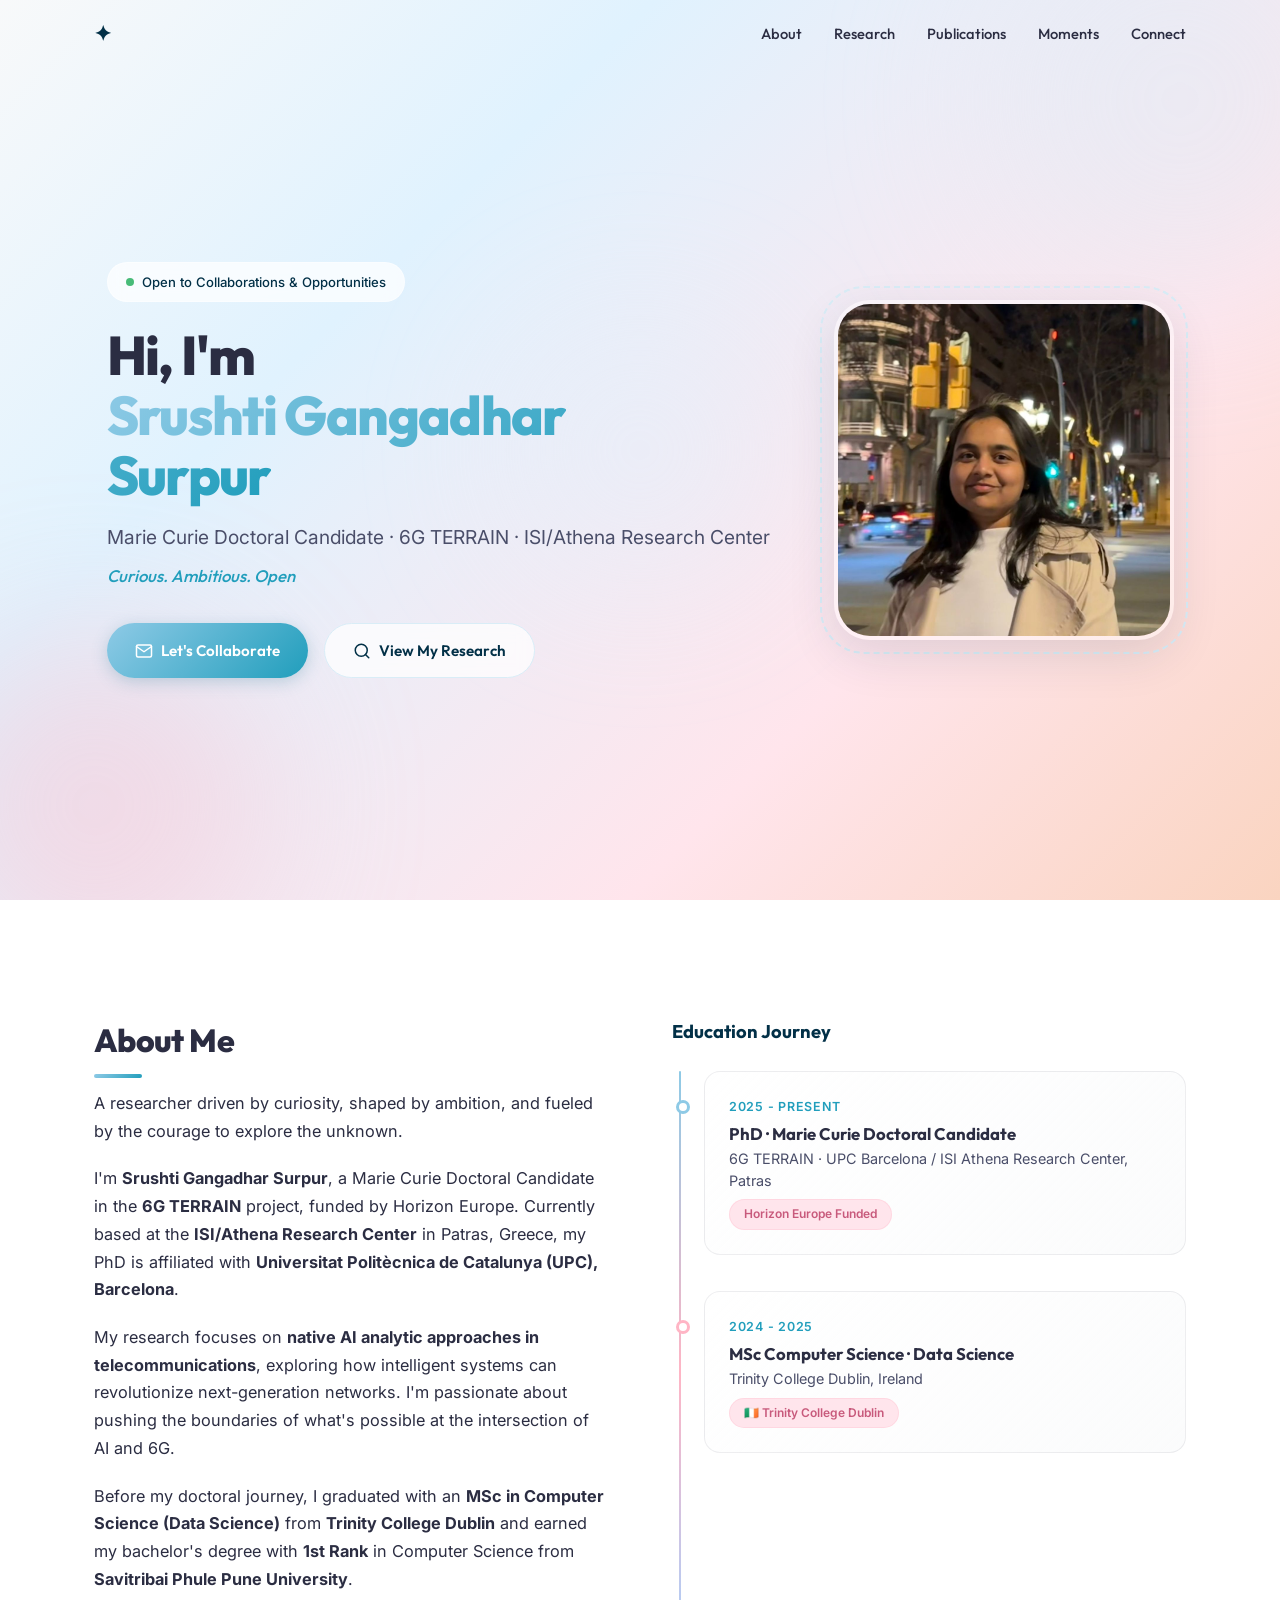
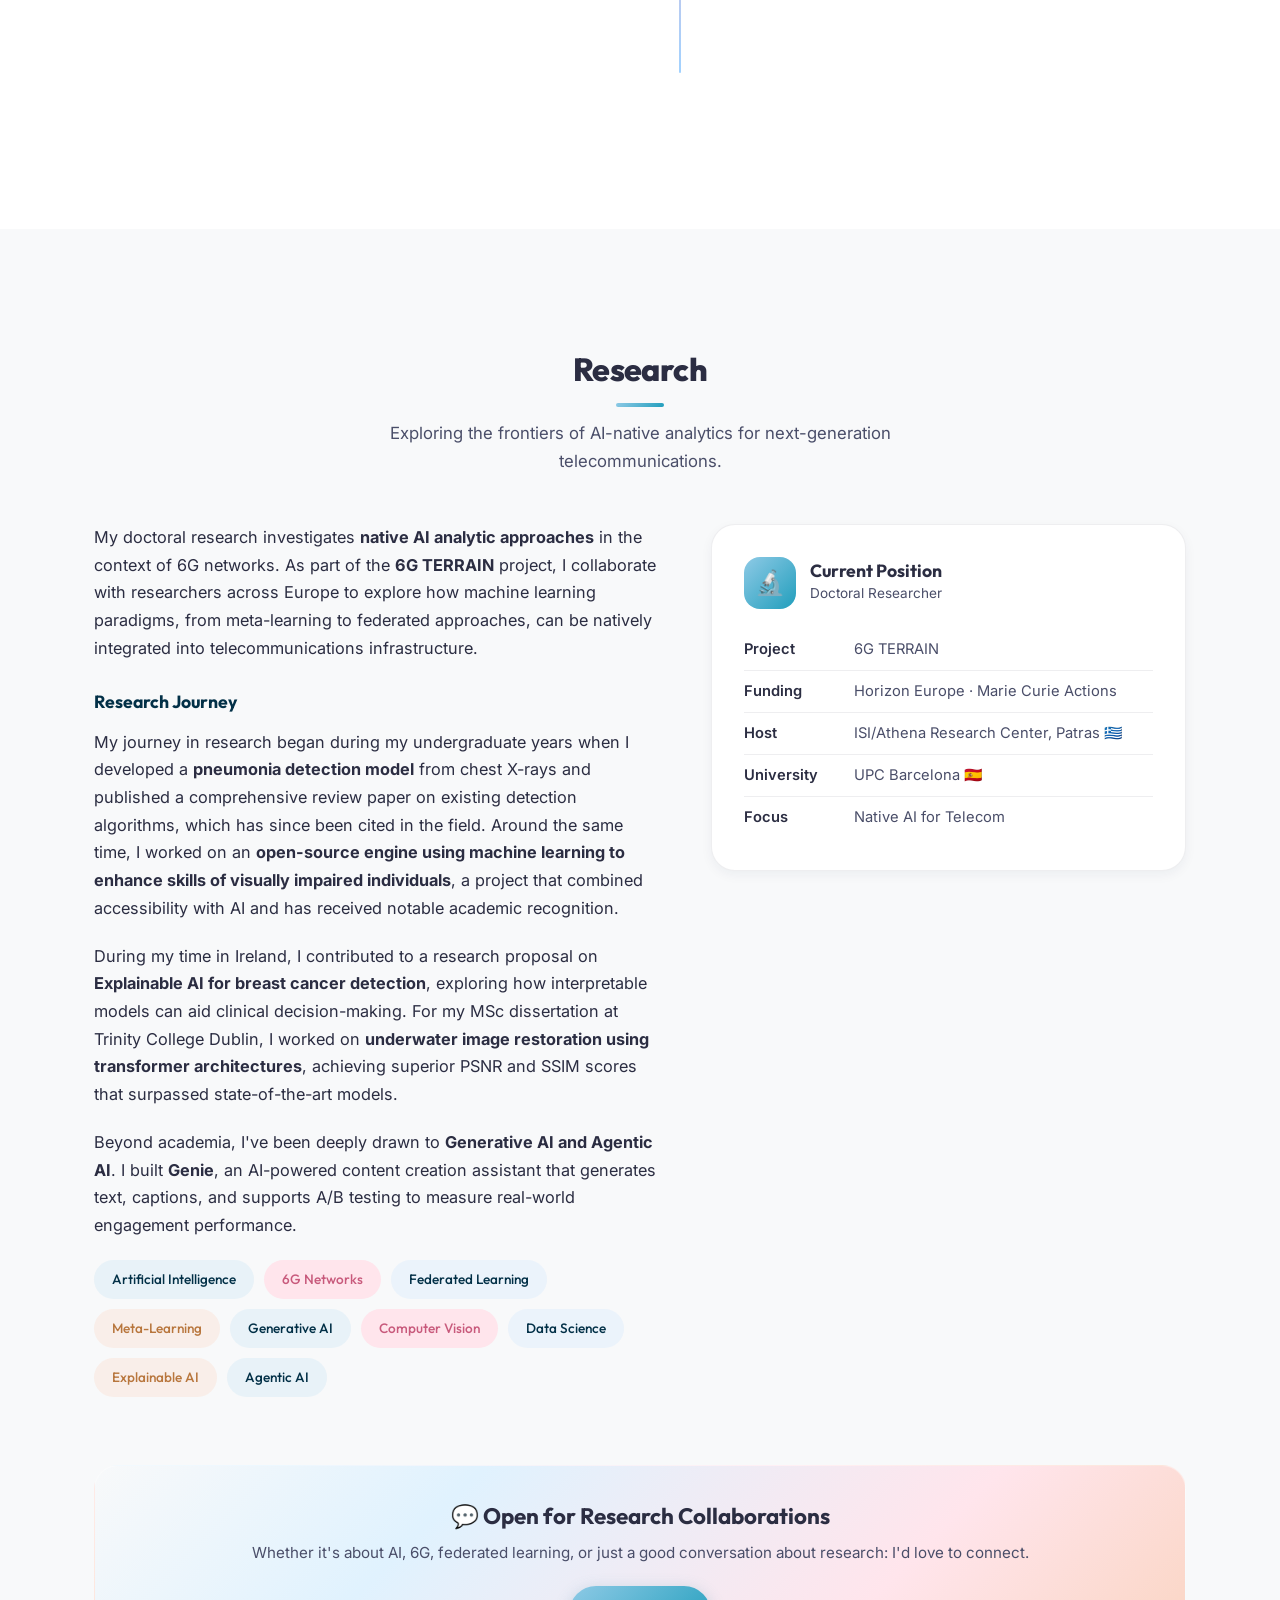
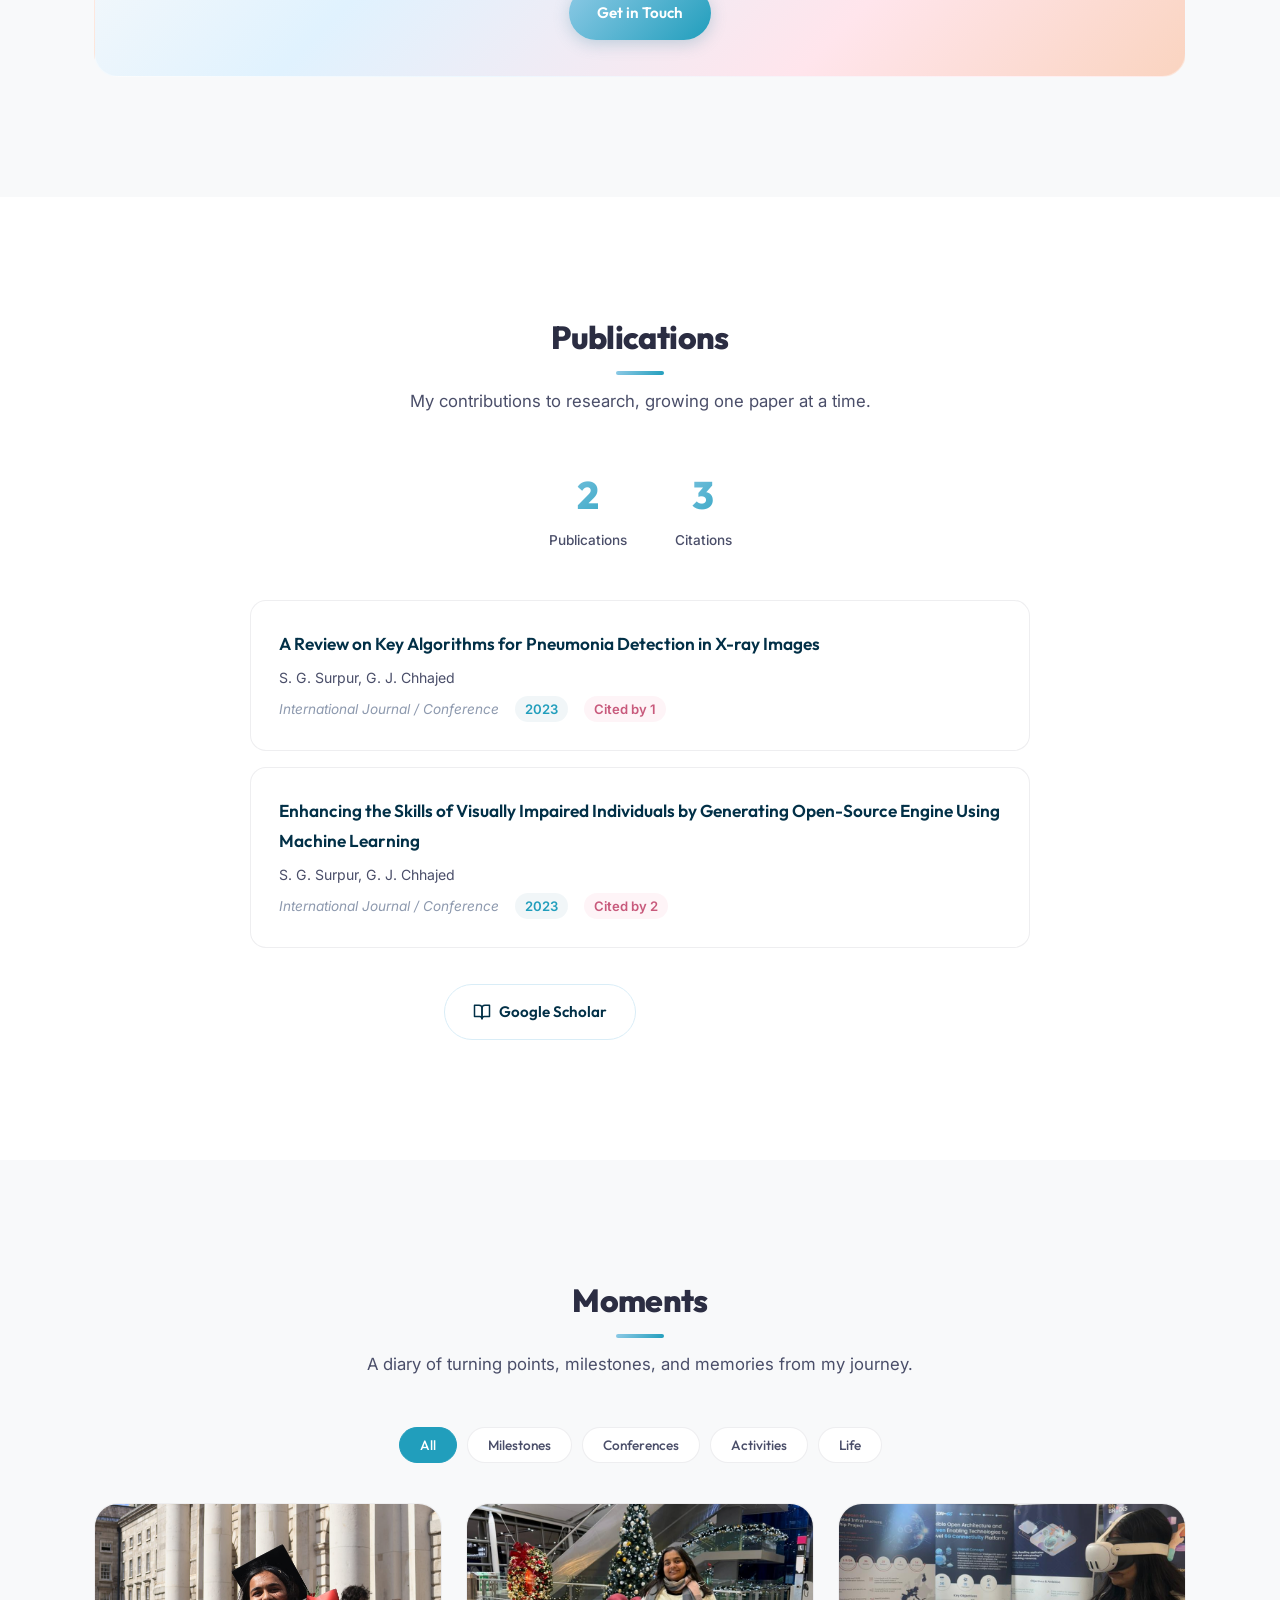
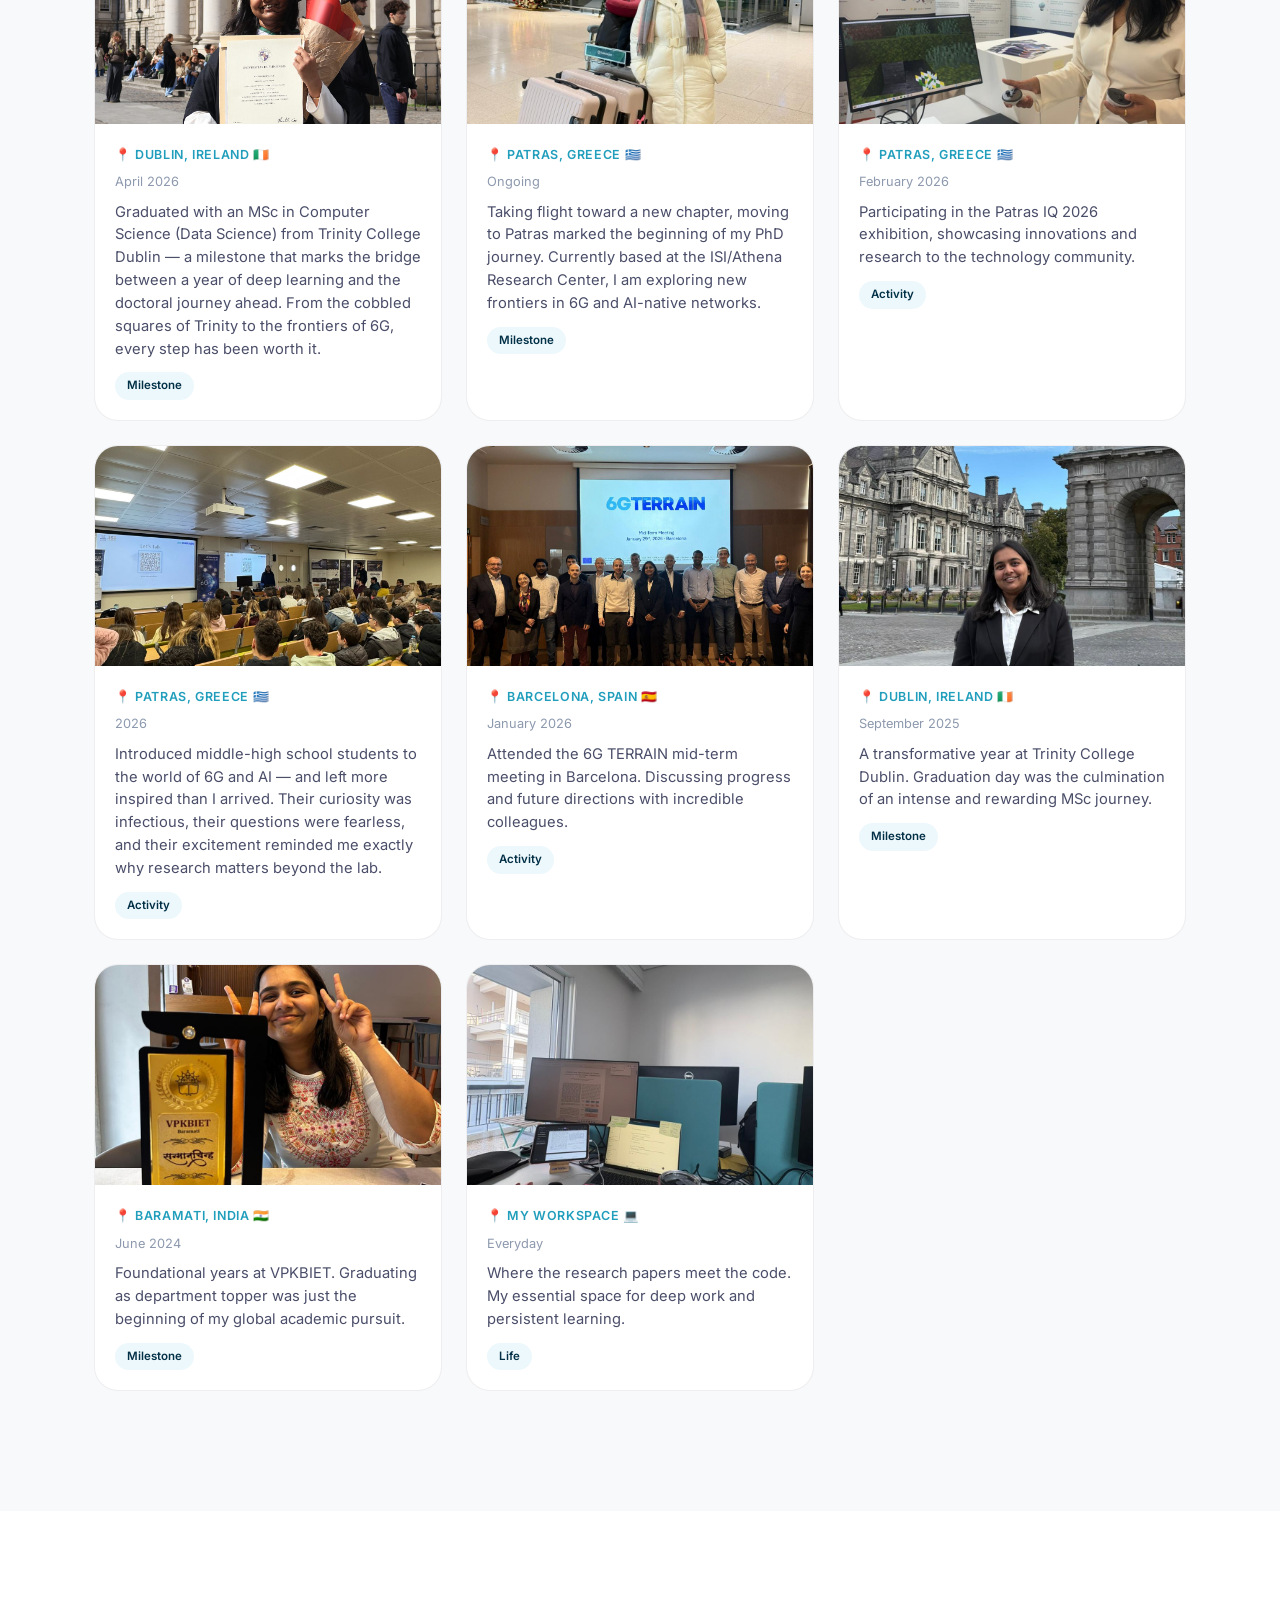
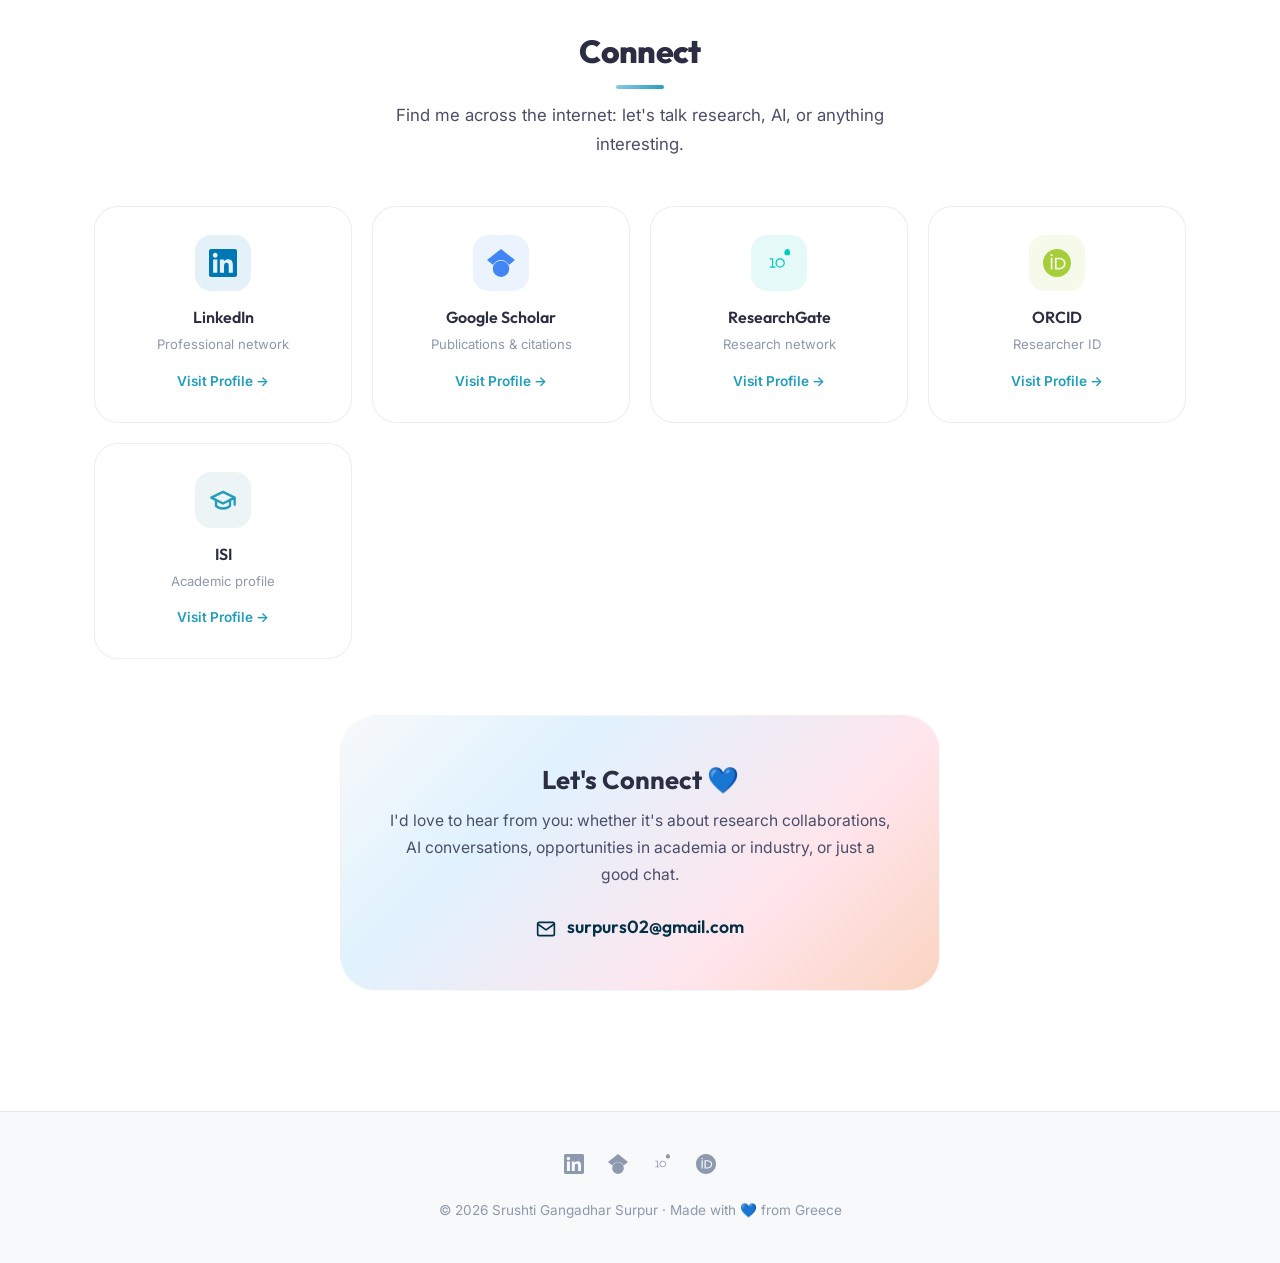
==== index.html @ cb73f230 "Remove order override from graduation card" ====
<!DOCTYPE html>
<html lang="en">

<head>
  <meta charset="UTF-8">
  <meta name="viewport" content="width=device-width, initial-scale=1.0">
  <title>Srushti Gangadhar Surpur | Researcher · Marie Curie Doctoral Candidate</title>
  <meta name="description"
    content="Portfolio of Srushti Gangadhar Surpur, Marie Curie Doctoral Candidate in 6G TERRAIN, Researcher at ISI/Athena Research Center. Open for research collaborations in AI and Telecommunications.">
  <meta name="keywords"
    content="Srushti Surpur, researcher, Marie Curie, 6G TERRAIN, AI, telecommunications, portfolio, PhD, UPC Barcelona, Trinity College Dublin">
  <meta name="author" content="Srushti Gangadhar Surpur">

  <!-- Open Graph -->
  <meta property="og:title" content="Srushti Gangadhar Surpur | Researcher">
  <meta property="og:description" content="Marie Curie Doctoral Candidate · 6G TERRAIN · AI for Telecommunications">
  <meta property="og:type" content="website">

  <!-- Favicon (placeholder: replace with your own) -->
  <link rel="icon"
    href="data:image/svg+xml,<svg xmlns='http://www.w3.org/2000/svg' viewBox='0 0 100 100'><text y='.9em' font-size='90'>🌊</text></svg>">

  <!-- Styles -->
  <link rel="stylesheet" href="css/style.css">
</head>

<body>

  <!-- ========== NAVBAR ========== -->
  <nav class="navbar" id="navbar">
    <div class="container">
      <a href="#hero" class="nav-logo">✦</a>
      <ul class="nav-links">
        <li><a href="#about">About</a></li>
        <li><a href="#research">Research</a></li>
        <li><a href="#publications">Publications</a></li>
        <li><a href="#moments">Moments</a></li>
        <li><a href="#connect">Connect</a></li>
      </ul>
      <button class="nav-toggle" aria-label="Toggle navigation">
        <span></span>
        <span></span>
        <span></span>
      </button>
    </div>
  </nav>

  <!-- Mobile Nav Drawer -->
  <div class="nav-overlay"></div>
  <div class="mobile-nav">
    <a href="#about">About</a>
    <a href="#research">Research</a>
    <a href="#publications">Publications</a>
    <a href="#moments">Moments</a>
    <a href="#connect">Connect</a>
  </div>

  <!-- ========== HERO ========== -->
  <section class="hero" id="hero">
    <div class="hero-blob hero-blob-1"></div>
    <div class="hero-blob hero-blob-2"></div>
    <div class="hero-blob hero-blob-3"></div>

    <div class="container">
      <div class="hero-content">
        <div class="hero-badge">
          <span class="dot"></span>
          Open to Collaborations & Opportunities
        </div>
        <h1>
          Hi, I'm<br>
          <span class="gradient-text">Srushti Gangadhar<br>Surpur</span>
        </h1>
        <p class="hero-subtitle">
          Marie Curie Doctoral Candidate · 6G TERRAIN · ISI/Athena Research Center
        </p>
        <p class="hero-tagline">Curious. Ambitious. Open to Collaborate.</p>
        <div class="hero-cta">
          <a href="#connect" class="btn btn-primary">
            <svg width="18" height="18" viewBox="0 0 24 24" fill="none" stroke="currentColor" stroke-width="2"
              stroke-linecap="round" stroke-linejoin="round">
              <path d="M4 4h16c1.1 0 2 .9 2 2v12c0 1.1-.9 2-2 2H4c-1.1 0-2-.9-2-2V6c0-1.1.9-2 2-2z" />
              <polyline points="22,6 12,13 2,6" />
            </svg>
            Let's Collaborate
          </a>
          <a href="#research" class="btn btn-secondary">
            <svg width="18" height="18" viewBox="0 0 24 24" fill="none" stroke="currentColor" stroke-width="2"
              stroke-linecap="round" stroke-linejoin="round">
              <circle cx="11" cy="11" r="8" />
              <line x1="21" y1="21" x2="16.65" y2="16.65" />
            </svg>
            View My Research
          </a>
        </div>
      </div>

      <div class="hero-image">
        <div class="hero-image-wrapper">
          <!-- Replace src with your actual photo -->
          <img src="assets/images/Srushti.jpeg" alt="Srushti Gangadhar Surpur" id="hero-photo">
        </div>
      </div>
    </div>
  </section>

  <!-- ========== ABOUT ========== -->
  <section class="about" id="about">
    <div class="container">
      <div class="about-text reveal">
        <h2 class="section-title">About Me</h2>
        <p class="section-subtitle">A researcher driven by curiosity, shaped by ambition, and fueled by the courage to
          explore the unknown.</p>

        <p>
          I'm <strong>Srushti Gangadhar Surpur</strong>, a Marie Curie Doctoral Candidate in the
          <strong>6G TERRAIN</strong> project, funded by Horizon Europe. Currently based at the
          <strong>ISI/Athena Research Center</strong> in Patras, Greece, my PhD is affiliated with
          <strong>Universitat Politècnica de Catalunya (UPC), Barcelona</strong>.
        </p>
        <p>
          My research focuses on <strong>native AI analytic approaches in telecommunications</strong>,
          exploring how intelligent systems can revolutionize next-generation networks. I'm passionate about
          pushing the boundaries of what's possible at the intersection of AI and 6G.
        </p>
        <p>
          Before my doctoral journey, I graduated with an <strong>MSc in Computer Science (Data Science)</strong>
          from <strong>Trinity College Dublin</strong> and earned my bachelor's degree with
          <strong>1st Rank</strong> in Computer Science from <strong>Savitribai Phule Pune University</strong>.
        </p>



      </div>

      <div class="about-timeline reveal">
        <h3 style="font-size: 1.15rem; margin-bottom: 28px; color: var(--ocean-deep);">Education Journey</h3>

        <div class="timeline">
          <div class="timeline-item">
            <div class="timeline-date">2025 - Present</div>
            <h4>PhD · Marie Curie Doctoral Candidate</h4>
            <p>6G TERRAIN · UPC Barcelona / ISI Athena Research Center, Patras</p>
            <span class="timeline-highlight">Horizon Europe Funded</span>
          </div>

          <div class="timeline-item">
            <div class="timeline-date">2024 - 2025</div>
            <h4>MSc Computer Science · Data Science</h4>
            <p>Trinity College Dublin, Ireland</p>
            <span class="timeline-highlight">🇮🇪 Trinity College Dublin</span>
          </div>

          <div class="timeline-item">
            <div class="timeline-date">2020 - 2024</div>
            <h4>BE Computer Science</h4>
            <p>Vidya Pratishthan's KBIET, Baramati · Savitribai Phule Pune University</p>
            <span class="timeline-highlight">🏆 1st Rank: CS Department</span>
          </div>
        </div>
      </div>
    </div>
  </section>

  <!-- ========== RESEARCH ========== -->
  <section class="research" id="research">
    <div class="container">
      <div class="section-header reveal">
        <h2 class="section-title">Research</h2>
        <p class="section-subtitle">Exploring the frontiers of AI-native analytics for next-generation
          telecommunications.</p>
      </div>

      <div class="research-content">
        <div class="research-text reveal">
          <p>
            My doctoral research investigates <strong>native AI analytic approaches</strong> in the
            context of 6G networks. As part of the <strong>6G TERRAIN</strong> project, I collaborate
            with researchers across Europe to explore how machine learning paradigms, from meta-learning
            to federated approaches, can be natively integrated into telecommunications infrastructure.
          </p>

          <h3 style="font-size: 1.1rem; margin: 28px 0 16px; color: var(--ocean-deep);">Research Journey</h3>

          <p>
            My journey in research began during my undergraduate years when I developed a
            <strong>pneumonia detection model</strong> from chest X-rays and published a comprehensive
            review paper on existing detection algorithms, which has since been cited in the field.
            Around the same time, I worked on an <strong>open-source engine using machine learning
              to enhance skills of visually impaired individuals</strong>, a project that combined
            accessibility with AI and has received notable academic recognition.
          </p>
          <p>
            During my time in Ireland, I contributed to a research proposal on <strong>Explainable AI
              for breast cancer detection</strong>, exploring how interpretable models can aid clinical
            decision-making. For my MSc dissertation at Trinity College Dublin, I worked on
            <strong>underwater image restoration using transformer architectures</strong>, achieving
            superior PSNR and SSIM scores that surpassed state-of-the-art models.
          </p>
          <p>
            Beyond academia, I've been deeply drawn to <strong>Generative AI and Agentic AI</strong>.
            I built <strong>Genie</strong>, an AI-powered content creation assistant that generates
            text, captions, and supports A/B testing to measure real-world engagement performance.
          </p>

          <div class="research-interests">
            <span class="tag tag-sky">Artificial Intelligence</span>
            <span class="tag tag-blush">6G Networks</span>
            <span class="tag tag-lavender">Federated Learning</span>
            <span class="tag tag-peach">Meta-Learning</span>
            <span class="tag tag-sky">Generative AI</span>
            <span class="tag tag-blush">Computer Vision</span>
            <span class="tag tag-lavender">Data Science</span>
            <span class="tag tag-peach">Explainable AI</span>
            <span class="tag tag-sky">Agentic AI</span>
          </div>
        </div>

        <div class="reveal">
          <div class="position-card">
            <div class="position-card-header">
              <div class="position-icon">🔬</div>
              <div>
                <h4>Current Position</h4>
                <p>Doctoral Researcher</p>
              </div>
            </div>
            <ul class="position-details">
              <li><span class="label">Project</span> 6G TERRAIN</li>
              <li><span class="label">Funding</span> Horizon Europe · Marie Curie Actions</li>
              <li><span class="label">Host</span> ISI/Athena Research Center, Patras 🇬🇷</li>
              <li><span class="label">University</span> UPC Barcelona 🇪🇸</li>
              <li><span class="label">Focus</span> Native AI for Telecom</li>
            </ul>
          </div>
        </div>
      </div>

      <div class="collab-cta reveal">
        <h3>💬 Open for Research Collaborations</h3>
        <p>Whether it's about AI, 6G, federated learning, or just a good conversation about research: I'd love to
          connect.</p>
        <a href="#connect" class="btn btn-primary">Get in Touch</a>
      </div>
    </div>
  </section>

  <!-- ========== PUBLICATIONS ========== -->
  <section class="publications" id="publications">
    <div class="container">
      <div class="section-header reveal">
        <h2 class="section-title">Publications</h2>
        <p class="section-subtitle">My contributions to research, growing one paper at a time.</p>
      </div>

      <div class="pub-stats reveal">
        <div class="pub-stat">
          <div class="pub-stat-number" id="pub-count">0</div>
          <div class="pub-stat-label">Publications</div>
        </div>
        <div class="pub-stat">
          <div class="pub-stat-number" id="cite-count">0</div>
          <div class="pub-stat-label">Citations</div>
        </div>
      </div>

      <div class="pub-list" id="pub-list">
        <!-- Loaded dynamically from publications.json -->
      </div>

      <div class="pub-profiles reveal">
        <a href="https://scholar.google.com/citations?user=vP-rypcAAAAJ&hl=en&oi=ao" class="btn btn-secondary"
          target="_blank" rel="noopener">
          <svg width="18" height="18" viewBox="0 0 24 24" fill="none" stroke="currentColor" stroke-width="2"
            stroke-linecap="round" stroke-linejoin="round">
            <path d="M2 3h6a4 4 0 0 1 4 4v14a3 3 0 0 0-3-3H2z" />
            <path d="M22 3h-6a4 4 0 0 0-4 4v14a3 3 0 0 1 3-3h7z" />
          </svg>
          Google Scholar
        </a>
        <a href="https://www.researchgate.net/profile/Srushti-Surpur?ev=hdr_xprf" class="btn btn-secondary"
          target="_blank" rel="noopener">
          <svg width="18" height="18" viewBox="0 0 24 24" fill="none" stroke="currentColor" stroke-width="2"
            stroke-linecap="round" stroke-linejoin="round">
            <path d="M12 20h9" />
            <path d="M16.5 3.5a2.121 2.121 0 0 1 3 3L7 19l-4 1 1-4L16.5 3.5z" />
          </svg>
          ResearchGate
        </a>
      </div>
    </div>
  </section>

  <!-- ========== MOMENTS ========== -->
  <section class="moments" id="moments">
    <div class="container">
      <div class="section-header reveal">
        <h2 class="section-title">Moments</h2>
        <p class="section-subtitle">A diary of turning points, milestones, and memories from my journey.</p>
      </div>

      <div class="moment-filters reveal">
        <button class="filter-pill active" data-filter="all">All</button>
        <button class="filter-pill" data-filter="milestone">Milestones</button>
        <button class="filter-pill" data-filter="conference">Conferences</button>
        <button class="filter-pill" data-filter="activity">Activities</button>
        <button class="filter-pill" data-filter="life">Life</button>
      </div>

      <div class="moments-grid">
        <!-- Moment: Graduation Trinity College Dublin -->
        <div class="moment-card reveal" data-category="milestone">
          <div style=" overflow:hidden; height: 220px;">
            <img class="moment-card-img" src="assets/images/graduation.jpeg" alt="Graduation at Trinity College Dublin">
          </div>
          <div class="moment-card-body">
            <p class="moment-card-location">📍 Dublin, Ireland 🇮🇪</p>
            <p class="moment-card-date">April 2026</p>
            <p class="moment-card-note">
              Graduated with an MSc in Computer Science (Data Science) from Trinity College Dublin — a milestone
              that marks the bridge between a year of deep learning and the doctoral journey ahead. From the cobbled
              squares of Trinity to the frontiers of 6G, every step has been worth it.
            </p>
            <span class="moment-card-tag">Milestone</span>
          </div>
        </div>


        <!-- Moment 1: Patras (Newest/Ongoing) -->
        <div class="moment-card reveal" data-category="milestone">
          <div style="overflow:hidden; height: 220px;">
            <img class="moment-card-img" src="assets/images/Patras.jpeg" alt="At work in Patras">
          </div>
          <div class="moment-card-body">
            <p class="moment-card-location">📍 Patras, Greece 🇬🇷</p>
            <p class="moment-card-date">Ongoing</p>
            <p class="moment-card-note">
              Taking flight toward a new chapter, moving to Patras marked the beginning of my PhD journey. Currently
              based at the ISI/Athena Research Center, I am exploring new frontiers in 6G and AI-native networks.
            </p>
            <span class="moment-card-tag">Milestone</span>
          </div>
        </div>

        <!-- Moment 2: Patras IQ (Activity) -->
        <div class="moment-card reveal" data-category="activity">
          <div style="overflow:hidden; height: 220px;">
            <img class="moment-card-img" src="assets/images/patrasiq.jpeg" alt="Patras IQ Exhibition">
          </div>
          <div class="moment-card-body">
            <p class="moment-card-location">📍 Patras, Greece 🇬🇷</p>
            <p class="moment-card-date">February 2026</p>
            <p class="moment-card-note">
              Participating in the Patras IQ 2026 exhibition, showcasing innovations and research to the technology
              community.
            </p>
            <span class="moment-card-tag">Activity</span>
          </div>
        </div>
        <!-- Moment: Inspiring the Next Generation -->
        <div class="moment-card reveal" data-category="activity">
          <div style="overflow:hidden; height: 220px;">
            <img class="moment-card-img" src="assets/images/school.jpeg" alt="Inspiring students with 6G and AI">
          </div>
          <div class="moment-card-body">
            <p class="moment-card-location">📍 Patras, Greece 🇬🇷</p>
            <p class="moment-card-date">2026</p>
            <p class="moment-card-note">
              Introduced middle-high school students to the world of 6G and AI — and left more inspired than I
              arrived.
              Their curiosity was infectious, their questions were fearless, and their excitement reminded me exactly
              why
              research matters beyond the lab.
            </p>
            <span class="moment-card-tag">Activity</span>
          </div>
        </div>

        <!-- Moment 3: Barcelona (Activity) -->
        <div class="moment-card reveal" data-category="activity">
          <div style="overflow:hidden; height: 220px;">
            <img class="moment-card-img" src="assets/images/Barca.jpeg" alt="Barcelona meeting">
          </div>
          <div class="moment-card-body">
            <p class="moment-card-location">📍 Barcelona, Spain 🇪🇸</p>
            <p class="moment-card-date">January 2026</p>
            <p class="moment-card-note">
              Attended the 6G TERRAIN mid-term meeting in Barcelona. Discussing progress and future directions with
              incredible colleagues.
            </p>
            <span class="moment-card-tag">Activity</span>
          </div>
        </div>


        <!-- Moment 4: Dublin -->
        <div class="moment-card reveal" data-category="milestone">
          <div style="overflow:hidden; height: 220px;">
            <img class="moment-card-img" src="assets/images/Srushti1.jpeg" alt="Trinity College Dublin">
          </div>
          <div class="moment-card-body">
            <p class="moment-card-location">📍 Dublin, Ireland 🇮🇪</p>
            <p class="moment-card-date">September 2025</p>
            <p class="moment-card-note">
              A transformative year at Trinity College Dublin. Graduation day was the culmination of an intense and
              rewarding MSc journey.
            </p>
            <span class="moment-card-tag">Milestone</span>
          </div>
        </div>

        <!-- Moment 5: Baramati -->
        <div class="moment-card reveal" data-category="milestone">
          <div style="overflow:hidden; height: 220px;">
            <img class="moment-card-img" src="assets/images/BMT.jpeg" alt="Baramati graduation">
          </div>
          <div class="moment-card-body">
            <p class="moment-card-location">📍 Baramati, India 🇮🇳</p>
            <p class="moment-card-date">June 2024</p>
            <p class="moment-card-note">
              Foundational years at VPKBIET. Graduating as department topper was just the beginning of my global
              academic pursuit.
            </p>
            <span class="moment-card-tag">Milestone</span>
          </div>
        </div>

        <!-- Moment 6: My Desk -->
        <div class="moment-card reveal" data-category="life">
          <div style="overflow:hidden; height: 220px;">
            <img class="moment-card-img" src="assets/images/Desk.jpeg" alt="Workspace">
          </div>
          <div class="moment-card-body">
            <p class="moment-card-location">📍 My Workspace 💻</p>
            <p class="moment-card-date">Everyday</p>
            <p class="moment-card-note">
              Where the research papers meet the code. My essential space for deep work and persistent learning.
            </p>
            <span class="moment-card-tag">Life</span>
          </div>
        </div>

      </div>
    </div>
  </section>

  <!-- ========== CONNECT ========== -->
  <section class="connect" id="connect">
    <div class="container">
      <div class="section-header reveal">
        <h2 class="section-title">Connect</h2>
        <p class="section-subtitle">Find me across the internet: let's talk research, AI, or anything interesting.</p>
      </div>

      <div class="profiles-grid reveal">
        <a href="https://www.linkedin.com/in/srushtisurpur/" class="profile-card" target="_blank" rel="noopener">
          <div class="profile-card-icon linkedin">
            <svg width="28" height="28" viewBox="0 0 24 24" fill="currentColor">
              <path
                d="M20.447 20.452h-3.554v-5.569c0-1.328-.027-3.037-1.852-3.037-1.853 0-2.136 1.445-2.136 2.939v5.667H9.351V9h3.414v1.561h.046c.477-.9 1.637-1.85 3.37-1.85 3.601 0 4.267 2.37 4.267 5.455v6.286zM5.337 7.433c-1.144 0-2.063-.926-2.063-2.065 0-1.138.92-2.063 2.063-2.063 1.14 0 2.064.925 2.064 2.063 0 1.139-.925 2.065-2.064 2.065zm1.782 13.019H3.555V9h3.564v11.452zM22.225 0H1.771C.792 0 0 .774 0 1.729v20.542C0 23.227.792 24 1.771 24h20.451C23.2 24 24 23.227 24 22.271V1.729C24 .774 23.2 0 22.222 0h.003z" />
            </svg>
          </div>
          <h4>LinkedIn</h4>
          <p>Professional network</p>
          <span class="visit">Visit Profile →</span>
        </a>

        <a href="https://scholar.google.com/citations?user=vP-rypcAAAAJ&hl=en&oi=ao" class="profile-card"
          target="_blank" rel="noopener">
          <div class="profile-card-icon scholar">
            <svg width="28" height="28" viewBox="0 0 24 24" fill="currentColor">
              <path
                d="M5.242 13.769L0 9.5 12 0l12 9.5-5.242 4.269C17.548 11.249 14.978 9.5 12 9.5c-2.977 0-5.548 1.748-6.758 4.269zM12 10a7 7 0 1 0 0 14 7 7 0 0 0 0-14z" />
            </svg>
          </div>
          <h4>Google Scholar</h4>
          <p>Publications & citations</p>
          <span class="visit">Visit Profile →</span>
        </a>

        <a href="https://www.researchgate.net/profile/Srushti-Surpur?ev=hdr_xprf" class="profile-card" target="_blank"
          rel="noopener">
          <div class="profile-card-icon researchgate">
            <svg width="28" height="28" viewBox="0 0 24 24" fill="currentColor">
              <path
                d="M19.586 0c-1.654 0-2.995 1.341-2.995 2.995v.421c0 .555.225 1.057.589 1.421.363.364.865.589 1.42.589h.972c.555 0 1.057-.225 1.421-.589.364-.364.589-.866.589-1.421v-.421C21.582 1.341 20.24 0 19.586 0zM4 8v1h2v6H4v1h5v-1H7V8H4zm9 0c-2.21 0-4 1.79-4 4s1.79 4 4 4 4-1.79 4-4-1.79-4-4-4zm0 1c1.657 0 3 1.343 3 3s-1.343 3-3 3-3-1.343-3-3 1.343-3 3-3z" />
            </svg>
          </div>
          <h4>ResearchGate</h4>
          <p>Research network</p>
          <span class="visit">Visit Profile →</span>
        </a>

        <a href="https://orcid.org/0009-0006-3944-2166" class="profile-card" target="_blank" rel="noopener">
          <div class="profile-card-icon orcid">
            <svg width="28" height="28" viewBox="0 0 24 24" fill="currentColor">
              <path
                d="M12 0C5.372 0 0 5.372 0 12s5.372 12 12 12 12-5.372 12-12S18.628 0 12 0zM7.369 4.378c.525 0 .947.431.947.947s-.422.947-.947.947a.95.95 0 0 1-.947-.947c0-.525.422-.947.947-.947zm-.722 3.038h1.444v10.041H6.647V7.416zm3.562 0h3.9c3.712 0 5.344 2.653 5.344 5.025 0 2.578-2.016 5.025-5.325 5.025h-3.919V7.416zm1.444 1.303v7.444h2.297c3.272 0 4.022-2.484 4.022-3.722 0-1.847-1.209-3.722-3.891-3.722h-2.428z" />
            </svg>
          </div>
          <h4>ORCID</h4>
          <p>Researcher ID</p>
          <span class="visit">Visit Profile →</span>
        </a>

        <a href="https://www.isi.gr/people/ms-srushti-gangadhar-surpur" class="profile-card" target="_blank"
          rel="noopener">
          <div class="profile-card-icon university">
            <svg width="28" height="28" viewBox="0 0 24 24" fill="none" stroke="currentColor" stroke-width="2"
              stroke-linecap="round" stroke-linejoin="round">
              <path d="M22 10v6M2 10l10-5 10 5-10 5z" />
              <path d="M6 12v5c3 3 9 3 12 0v-5" />
            </svg>
          </div>
          <h4>ISI</h4>
          <p>Academic profile</p>
          <span class="visit">Visit Profile →</span>
        </a>
      </div>

      <div class="contact-box reveal">
        <h3>Let's Connect 💙</h3>
        <p>
          I'd love to hear from you: whether it's about research collaborations,
          AI conversations, opportunities in academia or industry, or just a good chat.
        </p>
        <a href="mailto:surpurs02@gmail.com" class="contact-email">
          <svg style="vertical-align: middle; margin-right: 8px;" width="20" height="20" viewBox="0 0 24 24" fill="none"
            stroke="currentColor" stroke-width="2" stroke-linecap="round" stroke-linejoin="round">
            <path d="M4 4h16c1.1 0 2 .9 2 2v12c0 1.1-.9 2-2 2H4c-1.1 0-2-.9-2-2V6c0-1.1.9-2 2-2z" />
            <polyline points="22,6 12,13 2,6" />
          </svg>
          surpurs02@gmail.com
        </a>
      </div>
    </div>
  </section>

  <!-- ========== FOOTER ========== -->
  <footer class="footer">
    <div class="container">
      <div class="footer-links">
        <a href="https://www.linkedin.com/in/srushtisurpur/" title="LinkedIn" aria-label="LinkedIn">
          <svg width="20" height="20" viewBox="0 0 24 24" fill="currentColor">
            <path
              d="M20.447 20.452h-3.554v-5.569c0-1.328-.027-3.037-1.852-3.037-1.853 0-2.136 1.445-2.136 2.939v5.667H9.351V9h3.414v1.561h.046c.477-.9 1.637-1.85 3.37-1.85 3.601 0 4.267 2.37 4.267 5.455v6.286zM5.337 7.433c-1.144 0-2.063-.926-2.063-2.065 0-1.138.92-2.063 2.063-2.063 1.14 0 2.064.925 2.064 2.063 0 1.139-.925 2.065-2.064 2.065zm1.782 13.019H3.555V9h3.564v11.452zM22.225 0H1.771C.792 0 0 .774 0 1.729v20.542C0 23.227.792 24 1.771 24h20.451C23.2 24 24 23.227 24 22.271V1.729C24 .774 23.2 0 22.222 0h.003z" />
          </svg>
        </a>
        <a href="https://scholar.google.com/citations?user=vP-rypcAAAAJ&hl=en&oi=ao" title="Google Scholar"
          aria-label="Google Scholar">
          <svg width="20" height="20" viewBox="0 0 24 24" fill="currentColor">
            <path
              d="M5.242 13.769L0 9.5 12 0l12 9.5-5.242 4.269C17.548 11.249 14.978 9.5 12 9.5c-2.977 0-5.548 1.748-6.758 4.269zM12 10a7 7 0 1 0 0 14 7 7 0 0 0 0-14z" />
          </svg>
        </a>
        <a href="https://www.researchgate.net/profile/Srushti-Surpur?ev=hdr_xprf" title="ResearchGate"
          aria-label="ResearchGate">
          <svg width="20" height="20" viewBox="0 0 24 24" fill="currentColor">
            <path
              d="M19.586 0c-1.654 0-2.995 1.341-2.995 2.995v.421c0 .555.225 1.057.589 1.421.363.364.865.589 1.42.589h.972c.555 0 1.057-.225 1.421-.589.364-.364.589-.866.589-1.421v-.421C21.582 1.341 20.24 0 19.586 0zM4 8v1h2v6H4v1h5v-1H7V8H4zm9 0c-2.21 0-4 1.79-4 4s1.79 4 4 4 4-1.79 4-4-1.79-4-4-4zm0 1c1.657 0 3 1.343 3 3s-1.343 3-3 3-3-1.343-3-3 1.343-3 3-3z" />
          </svg>
        </a>
        <a href="https://orcid.org/0009-0006-3944-2166" title="ORCID" aria-label="ORCID">
          <svg width="20" height="20" viewBox="0 0 24 24" fill="currentColor">
            <path
              d="M12 0C5.372 0 0 5.372 0 12s5.372 12 12 12 12-5.372 12-12S18.628 0 12 0zM7.369 4.378c.525 0 .947.431.947.947s-.422.947-.947.947a.95.95 0 0 1-.947-.947c0-.525.422-.947.947-.947zm-.722 3.038h1.444v10.041H6.647V7.416zm3.562 0h3.9c3.712 0 5.344 2.653 5.344 5.025 0 2.578-2.016 5.025-5.325 5.025h-3.919V7.416zm1.444 1.303v7.444h2.297c3.272 0 4.022-2.484 4.022-3.722 0-1.847-1.209-3.722-3.891-3.722h-2.428z" />
          </svg>
        </a>
      </div>
      <p>© 2026 Srushti Gangadhar Surpur · Made with <span class="heart">💙</span> from Greece</p>
    </div>
  </footer>

  <!-- Scripts -->
  <script src="js/script.js"></script>
</body>

</html>
---- css/style.css ----
/* =========================================
   Srushti Gangadhar Surpur | Portfolio
   Design: Santorini Ocean Calm + 1989/Lover
   ========================================= */

/* ---------- Google Fonts ---------- */
@import url('https://fonts.googleapis.com/css2?family=Outfit:wght@300;400;500;600;700;800&family=Inter:wght@300;400;500;600&display=swap');

/* ---------- Design Tokens ---------- */
:root {
  /* Primary palette | Aurora & Pearl */
  --sky: #8ECAE6;
  --sky-light: #D9EDF7;
  --ocean: #219EBC;
  --ocean-deep: #023047;
  --ocean-glass: rgba(33, 158, 188, 0.08);

  /* Warm accents | Modern Dreamy */
  --blush: #FFB5C5;
  --blush-light: #FFE5EC;
  --sunset: #FB8500;
  --lavender: #A2D2FF;
  --lavender-light: #E0F2FE;
  --peach: #FAD4C0;

  /* Neutrals */
  --white: #FFFFFF;
  --cloud: #F8F9FA;
  --cloud-alt: #E9ECEF;
  --text: #2B2D42;
  --text-light: #4A4E69;
  --text-muted: #8D99AE;
  --border: rgba(43, 45, 66, 0.08);

  /* Gradients */
  --grad-hero: linear-gradient(135deg, #F8F9FA 0%, #E0F2FE 30%, #FFE5EC 70%, #FAD4C0 100%);
  --grad-sky: linear-gradient(135deg, #8ECAE6, #219EBC);
  --grad-sunset: linear-gradient(135deg, #FFB5C5, #A2D2FF);
  --grad-card: linear-gradient(135deg, rgba(255, 255, 255, 0.85), rgba(248, 249, 250, 0.6));

  /* Glass */
  --glass-bg: rgba(255, 255, 255, 0.72);
  --glass-border: rgba(255, 255, 255, 0.4);
  --glass-blur: 18px;

  /* Typography */
  --font-heading: 'Outfit', sans-serif;
  --font-body: 'Inter', sans-serif;

  /* Spacing */
  --section-pad: 120px 0;
  --container: 1140px;

  /* Radius */
  --radius-sm: 8px;
  --radius-md: 16px;
  --radius-lg: 24px;
  --radius-xl: 36px;
  --radius-full: 9999px;

  /* Shadows */
  --shadow-sm: 0 4px 12px rgba(2, 48, 71, 0.05);
  --shadow-md: 0 8px 24px rgba(2, 48, 71, 0.08);
  --shadow-lg: 0 16px 48px rgba(2, 48, 71, 0.12);
  --shadow-glow: 0 0 40px rgba(142, 202, 230, 0.3);

  /* Transition */
  --ease: cubic-bezier(0.4, 0, 0.2, 1);
  --dur: 0.4s;
}

/* ---------- Reset & Base ---------- */
*,
*::before,
*::after {
  margin: 0;
  padding: 0;
  box-sizing: border-box;
}

html {
  scroll-behavior: smooth;
  -webkit-font-smoothing: antialiased;
}

body {
  font-family: var(--font-body);
  font-size: 16px;
  line-height: 1.7;
  color: var(--text);
  background: var(--white);
  overflow-x: hidden;
}

a {
  color: var(--ocean);
  text-decoration: none;
  transition: color var(--dur) var(--ease);
}

a:hover {
  color: var(--ocean-deep);
}

img {
  max-width: 100%;
  display: block;
}

h1,
h2,
h3,
h4,
h5,
h6 {
  font-family: var(--font-heading);
  font-weight: 700;
  line-height: 1.25;
  color: var(--text);
}

.container {
  max-width: var(--container);
  margin: 0 auto;
  padding: 0 24px;
}

/* ---------- Scroll Reveal Utility ---------- */
.reveal {
  opacity: 0;
  transform: translateY(32px);
  transition: opacity 0.7s var(--ease), transform 0.7s var(--ease);
}

.reveal.visible {
  opacity: 1;
  transform: translateY(0);
}

/* ---------- Section Titles ---------- */
.section-title {
  font-size: 2rem;
  font-weight: 800;
  margin-bottom: 12px;
  letter-spacing: -0.02em;
}

.section-subtitle {
  font-size: 1.05rem;
  color: var(--text-light);
  max-width: 560px;
  margin-bottom: 48px;
}

.section-header {
  text-align: center;
  margin-bottom: 16px;
}

.section-header .section-subtitle {
  margin-left: auto;
  margin-right: auto;
}

/* Accent line under section titles */
.section-title::after {
  content: '';
  display: block;
  width: 48px;
  height: 4px;
  border-radius: 2px;
  background: var(--grad-sky);
  margin-top: 14px;
}

.section-header .section-title::after {
  margin-left: auto;
  margin-right: auto;
}

/* ==========================================
   NAVIGATION
   ========================================== */
.navbar {
  position: fixed;
  top: 0;
  left: 0;
  right: 0;
  z-index: 1000;
  padding: 16px 0;
  transition: background var(--dur) var(--ease),
    box-shadow var(--dur) var(--ease),
    padding var(--dur) var(--ease);
}

.navbar.scrolled {
  background: var(--glass-bg);
  backdrop-filter: blur(var(--glass-blur));
  -webkit-backdrop-filter: blur(var(--glass-blur));
  box-shadow: var(--shadow-sm);
  padding: 10px 0;
}

.navbar .container {
  display: flex;
  align-items: center;
  justify-content: space-between;
}

.nav-logo {
  font-family: var(--font-heading);
  font-weight: 700;
  font-size: 1.3rem;
  color: var(--ocean-deep);
  letter-spacing: -0.02em;
}

.nav-logo span {
  background: var(--grad-sky);
  -webkit-background-clip: text;
  -webkit-text-fill-color: transparent;
  background-clip: text;
}

.nav-links {
  display: flex;
  list-style: none;
  gap: 32px;
  align-items: center;
}

.nav-links a {
  font-family: var(--font-heading);
  font-size: 0.92rem;
  font-weight: 500;
  color: var(--text);
  position: relative;
  padding: 4px 0;
}

.nav-links a::after {
  content: '';
  position: absolute;
  bottom: -2px;
  left: 0;
  width: 0;
  height: 2px;
  background: var(--grad-sky);
  border-radius: 1px;
  transition: width var(--dur) var(--ease);
}

.nav-links a:hover::after,
.nav-links a.active::after {
  width: 100%;
}

.nav-links a:hover {
  color: var(--ocean);
}

/* Hamburger */
.nav-toggle {
  display: none;
  flex-direction: column;
  gap: 5px;
  cursor: pointer;
  padding: 4px;
  background: none;
  border: none;
}

.nav-toggle span {
  display: block;
  width: 24px;
  height: 2.5px;
  border-radius: 2px;
  background: var(--text);
  transition: transform var(--dur) var(--ease), opacity var(--dur) var(--ease);
}

.nav-toggle.active span:nth-child(1) {
  transform: rotate(45deg) translate(5px, 5px);
}

.nav-toggle.active span:nth-child(2) {
  opacity: 0;
}

.nav-toggle.active span:nth-child(3) {
  transform: rotate(-45deg) translate(5px, -5px);
}

/* Mobile Nav */
.mobile-nav {
  display: none;
  position: fixed;
  top: 0;
  right: -100%;
  width: 280px;
  height: 100vh;
  background: var(--glass-bg);
  backdrop-filter: blur(24px);
  -webkit-backdrop-filter: blur(24px);
  padding: 80px 32px 32px;
  transition: right var(--dur) var(--ease);
  z-index: 999;
  box-shadow: -4px 0 30px rgba(0, 0, 0, 0.08);
}

.mobile-nav.open {
  right: 0;
}

.mobile-nav a {
  display: block;
  font-family: var(--font-heading);
  font-size: 1.15rem;
  font-weight: 500;
  color: var(--text);
  padding: 14px 0;
  border-bottom: 1px solid var(--border);
  transition: color var(--dur) var(--ease), padding-left var(--dur) var(--ease);
}

.mobile-nav a:hover {
  color: var(--ocean);
  padding-left: 8px;
}

.nav-overlay {
  display: none;
  position: fixed;
  top: 0;
  left: 0;
  width: 100%;
  height: 100%;
  background: rgba(0, 0, 0, 0.2);
  z-index: 998;
  opacity: 0;
  transition: opacity var(--dur) var(--ease);
}

.nav-overlay.visible {
  opacity: 1;
}

/* ==========================================
   HERO
   ========================================== */
.hero {
  min-height: 100vh;
  display: flex;
  align-items: center;
  background: var(--grad-hero);
  position: relative;
  overflow: hidden;
  padding: 120px 0 80px;
}

.hero .container {
  display: flex;
  align-items: center;
  gap: 64px;
  position: relative;
  z-index: 2;
}

.hero-content {
  flex: 1;
}

.hero-badge {
  display: inline-flex;
  align-items: center;
  gap: 8px;
  background: var(--glass-bg);
  border: 1px solid var(--glass-border);
  backdrop-filter: blur(8px);
  border-radius: var(--radius-full);
  padding: 8px 18px;
  font-size: 0.82rem;
  font-weight: 500;
  color: var(--ocean-deep);
  margin-bottom: 24px;
}

.hero-badge .dot {
  width: 8px;
  height: 8px;
  border-radius: 50%;
  background: #48BB78;
  animation: pulse-dot 2s infinite;
}

@keyframes pulse-dot {

  0%,
  100% {
    opacity: 1;
    transform: scale(1);
  }

  50% {
    opacity: 0.5;
    transform: scale(1.4);
  }
}

.hero h1 {
  font-size: 3.4rem;
  font-weight: 800;
  line-height: 1.1;
  letter-spacing: -0.03em;
  margin-bottom: 16px;
}

.hero h1 .gradient-text {
  background: var(--grad-sky);
  -webkit-background-clip: text;
  -webkit-text-fill-color: transparent;
  background-clip: text;
}

.hero-subtitle {
  font-size: 1.2rem;
  color: var(--text-light);
  margin-bottom: 8px;
  font-weight: 400;
}

.hero-tagline {
  font-family: var(--font-heading);
  font-size: 1.05rem;
  color: var(--ocean);
  font-weight: 500;
  margin-bottom: 32px;
  font-style: italic;
}

.hero-cta {
  display: flex;
  gap: 16px;
  flex-wrap: wrap;
}

/* Buttons */
.btn {
  display: inline-flex;
  align-items: center;
  gap: 8px;
  padding: 14px 28px;
  border-radius: var(--radius-full);
  font-family: var(--font-heading);
  font-weight: 600;
  font-size: 0.95rem;
  border: none;
  cursor: pointer;
  transition: all var(--dur) var(--ease);
  text-decoration: none;
}

.btn-primary {
  background: var(--grad-sky);
  color: var(--white);
  box-shadow: 0 4px 16px rgba(74, 144, 164, 0.3);
}

.btn-primary:hover {
  transform: translateY(-2px);
  box-shadow: 0 6px 24px rgba(74, 144, 164, 0.4);
  color: var(--white);
}

.btn-secondary {
  background: var(--glass-bg);
  color: var(--ocean-deep);
  border: 1.5px solid var(--sky-light);
  backdrop-filter: blur(8px);
}

.btn-secondary:hover {
  background: var(--sky-light);
  transform: translateY(-2px);
  color: var(--ocean-deep);
}

/* Hero Image */
.hero-image {
  flex-shrink: 0;
  position: relative;
}

.hero-image-wrapper {
  width: 340px;
  height: 340px;
  border-radius: var(--radius-xl);
  overflow: hidden;
  position: relative;
  box-shadow: var(--shadow-lg);
  border: 4px solid var(--glass-border);
}

.hero-image-wrapper img {
  width: 100%;
  height: 100%;
  object-fit: cover;
  object-position: center 32%;
}

/* Decorative ring */
.hero-image::before {
  content: '';
  position: absolute;
  top: -14px;
  left: -14px;
  right: -14px;
  bottom: -14px;
  border-radius: calc(var(--radius-xl) + 8px);
  border: 2px dashed var(--sky-light);
  animation: spin-slow 30s linear infinite;
}

@keyframes spin-slow {
  to {
    transform: rotate(360deg);
  }
}

/* Hero background blobs */
.hero-blob {
  position: absolute;
  border-radius: 50%;
  filter: blur(80px);
  opacity: 0.35;
  z-index: 0;
}

.hero-blob-1 {
  width: 400px;
  height: 400px;
  background: var(--sky-light);
  top: -100px;
  right: -100px;
}

.hero-blob-2 {
  width: 350px;
  height: 350px;
  background: var(--blush);
  bottom: -80px;
  left: -80px;
}

.hero-blob-3 {
  width: 250px;
  height: 250px;
  background: var(--lavender-light);
  top: 50%;
  left: 50%;
  transform: translate(-50%, -50%);
}

/* ==========================================
   ABOUT
   ========================================== */
.about {
  padding: var(--section-pad);
  background: var(--white);
}

.about .container {
  display: grid;
  grid-template-columns: 1fr 1fr;
  gap: 64px;
  align-items: start;
}

.about-text p {
  margin-bottom: 20px;
  color: var(--text);
  font-size: 1.02rem;
}

/* Achievement badges */
.achievement-badges {
  display: flex;
  flex-wrap: wrap;
  gap: 10px;
  margin-top: 24px;
}

.badge {
  display: inline-flex;
  align-items: center;
  gap: 6px;
  padding: 8px 16px;
  border-radius: var(--radius-full);
  font-size: 0.82rem;
  font-weight: 600;
  font-family: var(--font-heading);
}

.badge-ocean {
  background: rgba(33, 158, 188, 0.1);
  color: var(--ocean);
}

.badge-sunset {
  background: rgba(251, 133, 0, 0.1);
  color: #E07A00;
}

.badge-lavender {
  background: rgba(162, 210, 255, 0.15);
  color: var(--ocean-deep);
}

/* Education Timeline */
.timeline {
  position: relative;
  padding-left: 32px;
}

.timeline::before {
  content: '';
  position: absolute;
  left: 7px;
  top: 0;
  bottom: 0;
  width: 2px;
  background: linear-gradient(180deg, var(--sky), var(--blush), var(--lavender));
  border-radius: 1px;
}

.timeline-item {
  position: relative;
  margin-bottom: 36px;
  padding: 24px;
  background: var(--grad-card);
  border: 1px solid var(--border);
  border-radius: var(--radius-md);
  backdrop-filter: blur(4px);
  transition: transform var(--dur) var(--ease), box-shadow var(--dur) var(--ease);
}

.timeline-item:hover {
  transform: translateX(4px);
  box-shadow: var(--shadow-md);
}

.timeline-item::before {
  content: '';
  position: absolute;
  left: -29px;
  top: 28px;
  width: 14px;
  height: 14px;
  border-radius: 50%;
  background: var(--white);
  border: 3px solid var(--sky);
  z-index: 1;
}

.timeline-item:nth-child(2)::before {
  border-color: var(--blush);
}

.timeline-item:nth-child(3)::before {
  border-color: var(--lavender);
}

.timeline-date {
  font-size: 0.78rem;
  font-weight: 600;
  color: var(--ocean);
  text-transform: uppercase;
  letter-spacing: 0.06em;
  margin-bottom: 6px;
}

.timeline-item h4 {
  font-size: 1.05rem;
  font-weight: 700;
  margin-bottom: 4px;
}

.timeline-item p {
  font-size: 0.9rem;
  color: var(--text-light);
  line-height: 1.5;
}

.timeline-highlight {
  display: inline-block;
  margin-top: 8px;
  padding: 4px 14px;
  border-radius: var(--radius-full);
  font-size: 0.75rem;
  font-weight: 600;
  background: var(--blush-light);
  color: #C85A7C;
  border: 1px solid rgba(255, 181, 197, 0.3);
}

/* ==========================================
   RESEARCH
   ========================================== */
.research {
  padding: var(--section-pad);
  background: var(--cloud);
}

.research-content {
  display: grid;
  grid-template-columns: 1.2fr 1fr;
  gap: 48px;
  align-items: start;
}

.research-text p {
  margin-bottom: 20px;
  font-size: 1.02rem;
}

.research-interests {
  display: flex;
  flex-wrap: wrap;
  gap: 10px;
  margin-top: 20px;
  margin-bottom: 28px;
}

.tag {
  padding: 8px 18px;
  border-radius: var(--radius-full);
  font-size: 0.85rem;
  font-weight: 500;
  font-family: var(--font-heading);
  transition: transform var(--dur) var(--ease), box-shadow var(--dur) var(--ease);
  cursor: default;
}

.tag:hover {
  transform: translateY(-2px);
  box-shadow: var(--shadow-sm);
}

.tag-sky {
  background: rgba(142, 202, 230, 0.15);
  color: var(--ocean-deep);
}

.tag-blush {
  background: var(--blush-light);
  color: #C85A7C;
}

.tag-lavender {
  background: rgba(162, 210, 255, 0.15);
  color: var(--ocean-deep);
}

.tag-peach {
  background: rgba(250, 212, 192, 0.3);
  color: #B8763D;
}

/* Position card */
.position-card {
  background: var(--white);
  border: 1px solid var(--border);
  border-radius: var(--radius-lg);
  padding: 32px;
  box-shadow: var(--shadow-sm);
  transition: box-shadow var(--dur) var(--ease);
}

.position-card:hover {
  box-shadow: var(--shadow-md);
}

.position-card-header {
  display: flex;
  align-items: center;
  gap: 14px;
  margin-bottom: 20px;
}

.position-icon {
  width: 52px;
  height: 52px;
  border-radius: var(--radius-md);
  background: var(--grad-sky);
  display: flex;
  align-items: center;
  justify-content: center;
  font-size: 1.5rem;
  color: var(--white);
  flex-shrink: 0;
}

.position-card-header h4 {
  font-size: 1.1rem;
  font-weight: 700;
}

.position-card-header p {
  font-size: 0.85rem;
  color: var(--text-light);
}

.position-details {
  margin-top: 12px;
}

.position-details li {
  list-style: none;
  padding: 8px 0;
  font-size: 0.92rem;
  color: var(--text-light);
  display: flex;
  align-items: center;
  gap: 10px;
  border-bottom: 1px solid var(--border);
}

.position-details li:last-child {
  border-bottom: none;
}

.position-details li .label {
  font-weight: 600;
  color: var(--text);
  min-width: 100px;
}

/* Collab CTA */
.collab-cta {
  margin-top: 40px;
  padding: 36px;
  border-radius: var(--radius-lg);
  background: var(--grad-hero);
  text-align: center;
  border: 1px solid var(--glass-border);
}

.collab-cta h3 {
  font-size: 1.4rem;
  margin-bottom: 10px;
}

.collab-cta p {
  color: var(--text-light);
  margin-bottom: 20px;
  font-size: 0.95rem;
}

/* ==========================================
   PUBLICATIONS
   ========================================== */
.publications {
  padding: var(--section-pad);
  background: var(--white);
}

/* Stats row */
.pub-stats {
  display: flex;
  justify-content: center;
  gap: 48px;
  margin-bottom: 48px;
}

.pub-stat {
  text-align: center;
}

.pub-stat-number {
  font-family: var(--font-heading);
  font-size: 2.4rem;
  font-weight: 800;
  background: var(--grad-sky);
  -webkit-background-clip: text;
  -webkit-text-fill-color: transparent;
  background-clip: text;
}

.pub-stat-label {
  font-size: 0.85rem;
  color: var(--text-light);
  font-weight: 500;
}

/* Publication cards */
.pub-list {
  max-width: 780px;
  margin: 0 auto;
}

.pub-card {
  padding: 28px;
  border: 1px solid var(--border);
  border-radius: var(--radius-md);
  margin-bottom: 16px;
  transition: transform var(--dur) var(--ease), box-shadow var(--dur) var(--ease), border-color var(--dur) var(--ease);
  background: var(--white);
}

.pub-card:hover {
  transform: translateY(-2px);
  box-shadow: var(--shadow-md);
  border-color: var(--sky-light);
}

.pub-card-title {
  font-family: var(--font-heading);
  font-size: 1.08rem;
  font-weight: 600;
  color: var(--ocean-deep);
  margin-bottom: 8px;
  transition: color var(--dur) var(--ease);
  display: inline-block;
}

.pub-card-title:hover {
  color: var(--ocean);
}

.pub-card-authors {
  font-size: 0.88rem;
  color: var(--text-light);
  margin-bottom: 6px;
}

.pub-card-meta {
  display: flex;
  align-items: center;
  gap: 16px;
  flex-wrap: wrap;
}

.pub-venue {
  font-size: 0.85rem;
  font-style: italic;
  color: var(--text-muted);
}

.pub-year {
  font-size: 0.82rem;
  font-weight: 600;
  color: var(--ocean);
  background: rgba(74, 144, 164, 0.08);
  padding: 2px 10px;
  border-radius: var(--radius-full);
}

.pub-citations {
  font-size: 0.82rem;
  font-weight: 600;
  color: #C85A7C;
  background: rgba(246, 165, 184, 0.12);
  padding: 2px 10px;
  border-radius: var(--radius-full);
}

/* Scholar links */
.pub-profiles {
  display: flex;
  justify-content: center;
  gap: 16px;
  margin-top: 36px;
  flex-wrap: wrap;
}

/* ==========================================
   MOMENTS / LIFE DIARY
   ========================================== */
.moments {
  padding: var(--section-pad);
  background: var(--cloud);
}

/* Filter pills */
.moment-filters {
  display: flex;
  justify-content: center;
  gap: 10px;
  margin-bottom: 40px;
  flex-wrap: wrap;
}

.filter-pill {
  padding: 8px 20px;
  border-radius: var(--radius-full);
  border: 1.5px solid var(--border);
  background: var(--white);
  font-family: var(--font-heading);
  font-size: 0.85rem;
  font-weight: 500;
  color: var(--text-light);
  cursor: pointer;
  transition: all var(--dur) var(--ease);
}

.filter-pill:hover,
.filter-pill.active {
  background: var(--ocean);
  color: var(--white);
  border-color: var(--ocean);
}

/* Moments grid */
.moments-grid {
  display: grid;
  grid-template-columns: repeat(3, 1fr);
  gap: 24px;
}

.moment-card {
  border-radius: var(--radius-lg);
  overflow: hidden;
  background: var(--white);
  border: 1px solid var(--border);
  transition: transform var(--dur) var(--ease), box-shadow var(--dur) var(--ease);
  cursor: pointer;
}

.moment-card:hover {
  transform: translateY(-4px);
  box-shadow: var(--shadow-lg);
}

.moment-card-img {
  width: 100%;
  height: 220px;
  object-fit: cover;
  transition: transform 0.5s var(--ease);
}

.moment-card:hover .moment-card-img {
  transform: scale(1.04);
}

.moment-card-body {
  padding: 20px;
}

.moment-card-location {
  font-size: 0.78rem;
  font-weight: 600;
  color: var(--ocean);
  text-transform: uppercase;
  letter-spacing: 0.05em;
  margin-bottom: 6px;
}

.moment-card-date {
  font-size: 0.8rem;
  color: var(--text-muted);
  margin-bottom: 8px;
}

.moment-card-note {
  font-size: 0.92rem;
  color: var(--text-light);
  line-height: 1.55;
}

.moment-card-tag {
  display: inline-block;
  margin-top: 12px;
  padding: 4px 12px;
  border-radius: var(--radius-full);
  font-size: 0.72rem;
  font-weight: 600;
  background: rgba(135, 206, 235, 0.15);
  color: var(--ocean-deep);
}

/* ==========================================
   PROFILES & CONNECT
   ========================================== */
.connect {
  padding: var(--section-pad);
  background: var(--white);
}

.profiles-grid {
  display: grid;
  grid-template-columns: repeat(auto-fit, minmax(220px, 1fr));
  gap: 20px;
  margin-bottom: 56px;
}

.profile-card {
  padding: 28px;
  border-radius: var(--radius-lg);
  border: 1px solid var(--border);
  background: var(--white);
  text-align: center;
  transition: all var(--dur) var(--ease);
  text-decoration: none;
  display: block;
}

.profile-card:hover {
  transform: translateY(-4px);
  box-shadow: var(--shadow-lg);
  border-color: var(--sky-light);
}

.profile-card-icon {
  width: 56px;
  height: 56px;
  border-radius: var(--radius-md);
  display: flex;
  align-items: center;
  justify-content: center;
  margin: 0 auto 16px;
  font-size: 1.6rem;
}

.profile-card-icon.linkedin {
  background: rgba(0, 119, 181, 0.1);
  color: #0077B5;
}

.profile-card-icon.scholar {
  background: rgba(66, 133, 244, 0.1);
  color: #4285F4;
}

.profile-card-icon.researchgate {
  background: rgba(0, 204, 187, 0.1);
  color: #00CCBB;
}

.profile-card-icon.orcid {
  background: rgba(166, 206, 57, 0.1);
  color: #A6CE39;
}

.profile-card-icon.university {
  background: rgba(74, 144, 164, 0.1);
  color: var(--ocean);
}

.profile-card h4 {
  font-size: 1rem;
  font-weight: 600;
  margin-bottom: 6px;
}

.profile-card p {
  font-size: 0.82rem;
  color: var(--text-muted);
}

.profile-card .visit {
  display: inline-flex;
  align-items: center;
  gap: 4px;
  margin-top: 14px;
  font-size: 0.85rem;
  font-weight: 600;
  color: var(--ocean);
}

/* Contact box */
.contact-box {
  max-width: 600px;
  margin: 0 auto;
  text-align: center;
  padding: 48px;
  border-radius: var(--radius-xl);
  background: var(--grad-hero);
  border: 1px solid var(--glass-border);
}

.contact-box h3 {
  font-size: 1.6rem;
  margin-bottom: 12px;
}

.contact-box p {
  color: var(--text-light);
  margin-bottom: 24px;
  font-size: 0.98rem;
}

.contact-email {
  font-family: var(--font-heading);
  font-size: 1.1rem;
  font-weight: 600;
  color: var(--ocean-deep);
}

/* ==========================================
   FOOTER
   ========================================== */
.footer {
  padding: 40px 0;
  background: var(--cloud);
  border-top: 1px solid var(--border);
  text-align: center;
}

.footer-links {
  display: flex;
  justify-content: center;
  gap: 24px;
  margin-bottom: 16px;
}

.footer-links a {
  color: var(--text-muted);
  font-size: 1.15rem;
  transition: color var(--dur) var(--ease), transform var(--dur) var(--ease);
}

.footer-links a:hover {
  color: var(--ocean);
  transform: translateY(-2px);
}

.footer p {
  font-size: 0.85rem;
  color: var(--text-muted);
}

.footer .heart {
  color: var(--sunset);
}

/* ==========================================
   RESPONSIVE
   ========================================== */

/* Tablet */
@media (max-width: 1024px) {
  .hero h1 {
    font-size: 2.6rem;
  }

  .hero .container {
    gap: 40px;
  }

  .hero-image-wrapper {
    width: 280px;
    height: 280px;
  }

  .about .container {
    grid-template-columns: 1fr;
    gap: 40px;
  }

  .research-content {
    grid-template-columns: 1fr;
  }

  .moments-grid {
    grid-template-columns: repeat(2, 1fr);
  }
}

/* Mobile */
@media (max-width: 768px) {
  :root {
    --section-pad: 64px 0;
  }

  .nav-links {
    display: none;
  }

  .nav-toggle {
    display: flex;
  }

  .mobile-nav {
    display: block;
  }

  .hero {
    padding: 100px 0 60px;
  }

  .hero .container {
    flex-direction: column-reverse;
    text-align: center;
    gap: 32px;
  }

  .hero h1 {
    font-size: 2.2rem;
  }

  .hero-image-wrapper {
    width: 220px;
    height: 220px;
    margin: 0 auto;
  }

  .hero-cta {
    justify-content: center;
  }

  .hero-badge {
    margin: 0 auto 24px;
  }

  .section-title {
    font-size: 1.7rem;
  }

  .section-subtitle {
    font-size: 0.95rem;
  }

  .timeline {
    padding-left: 28px;
  }

  .timeline-item {
    padding: 18px;
  }

  .moments-grid {
    grid-template-columns: 1fr;
  }

  .pub-stats {
    gap: 24px;
  }

  .pub-stat-number {
    font-size: 1.8rem;
  }

  .profiles-grid {
    grid-template-columns: repeat(2, 1fr);
  }

  .contact-box {
    padding: 32px 20px;
  }

  .collab-cta {
    padding: 24px;
  }

  .collab-cta h3 {
    font-size: 1.2rem;
  }
}

/* Small Mobile */
@media (max-width: 480px) {
  .hero h1 {
    font-size: 1.8rem;
  }

  .hero-subtitle {
    font-size: 1rem;
  }

  .hero-image-wrapper {
    width: 180px;
    height: 180px;
  }

  .btn {
    padding: 12px 22px;
    font-size: 0.88rem;
  }

  .profiles-grid {
    grid-template-columns: 1fr;
  }

  .pub-stats {
    flex-direction: column;
    gap: 16px;
  }
}
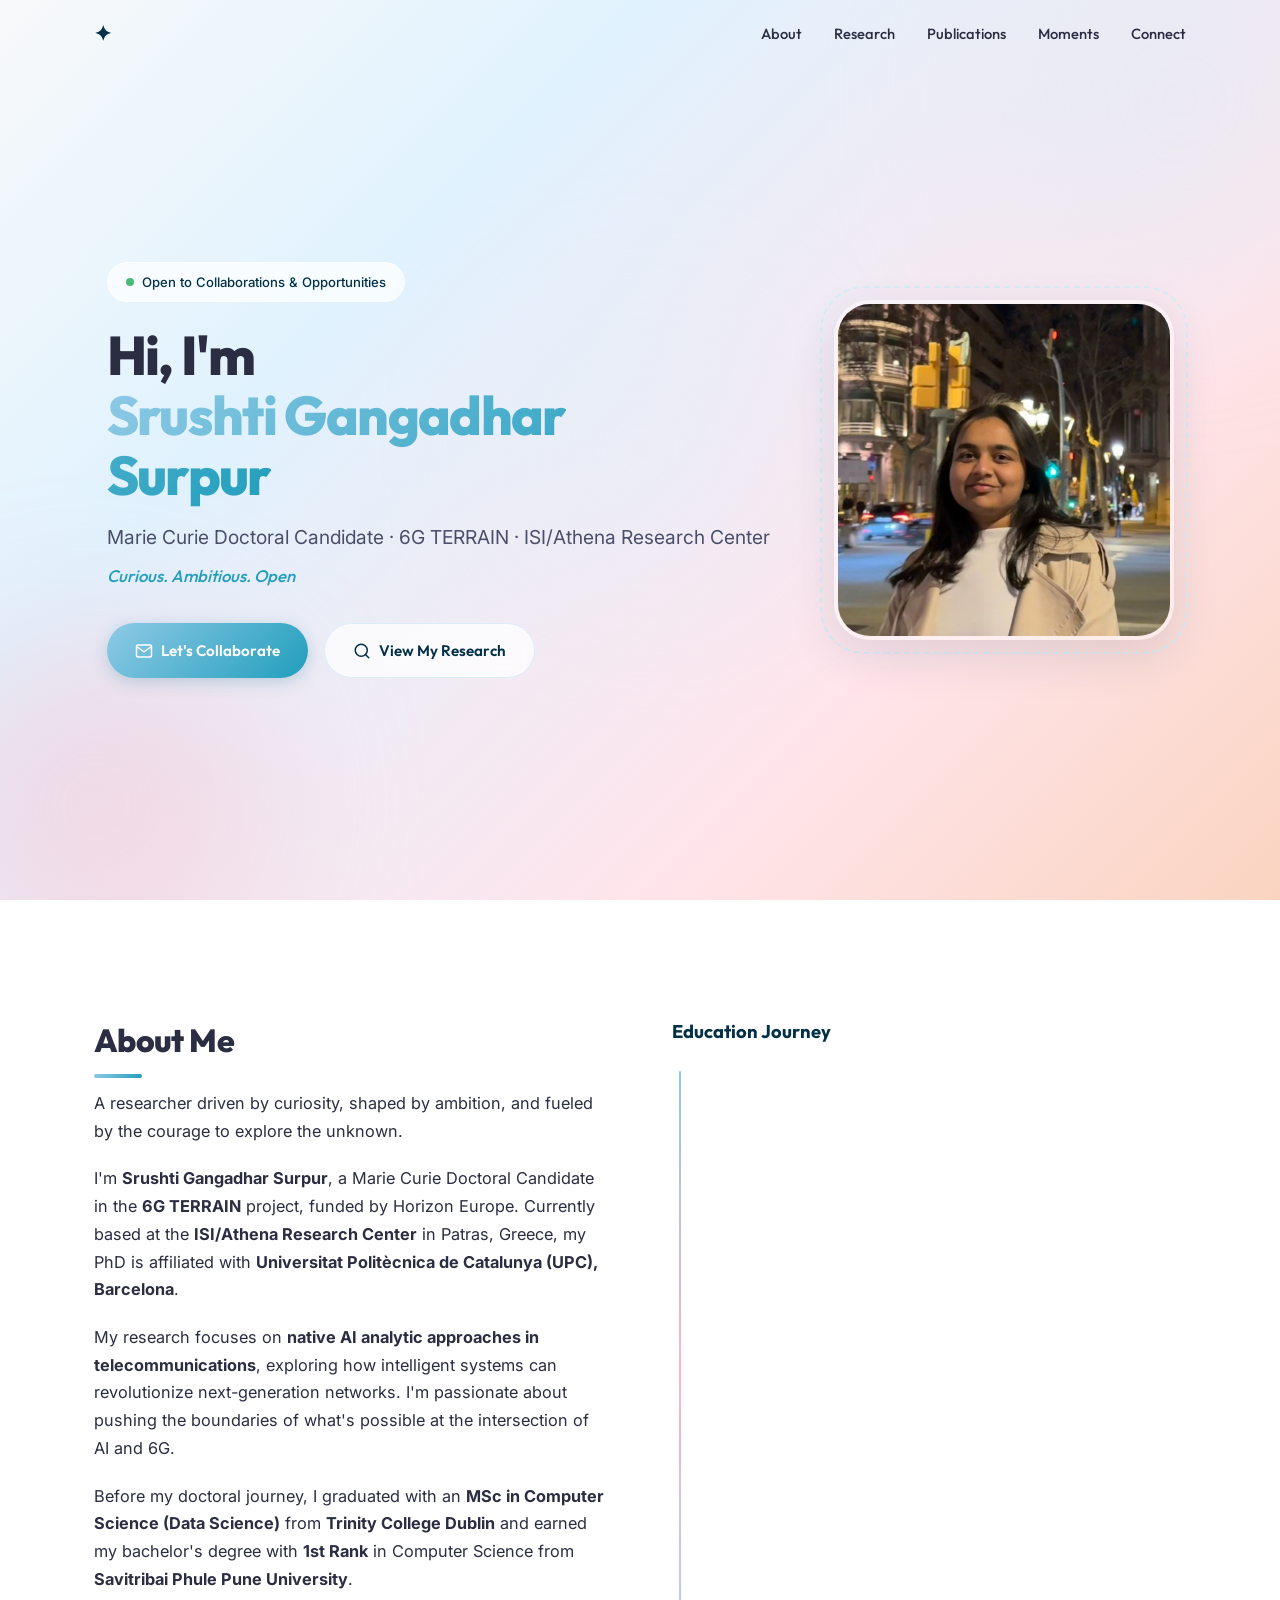
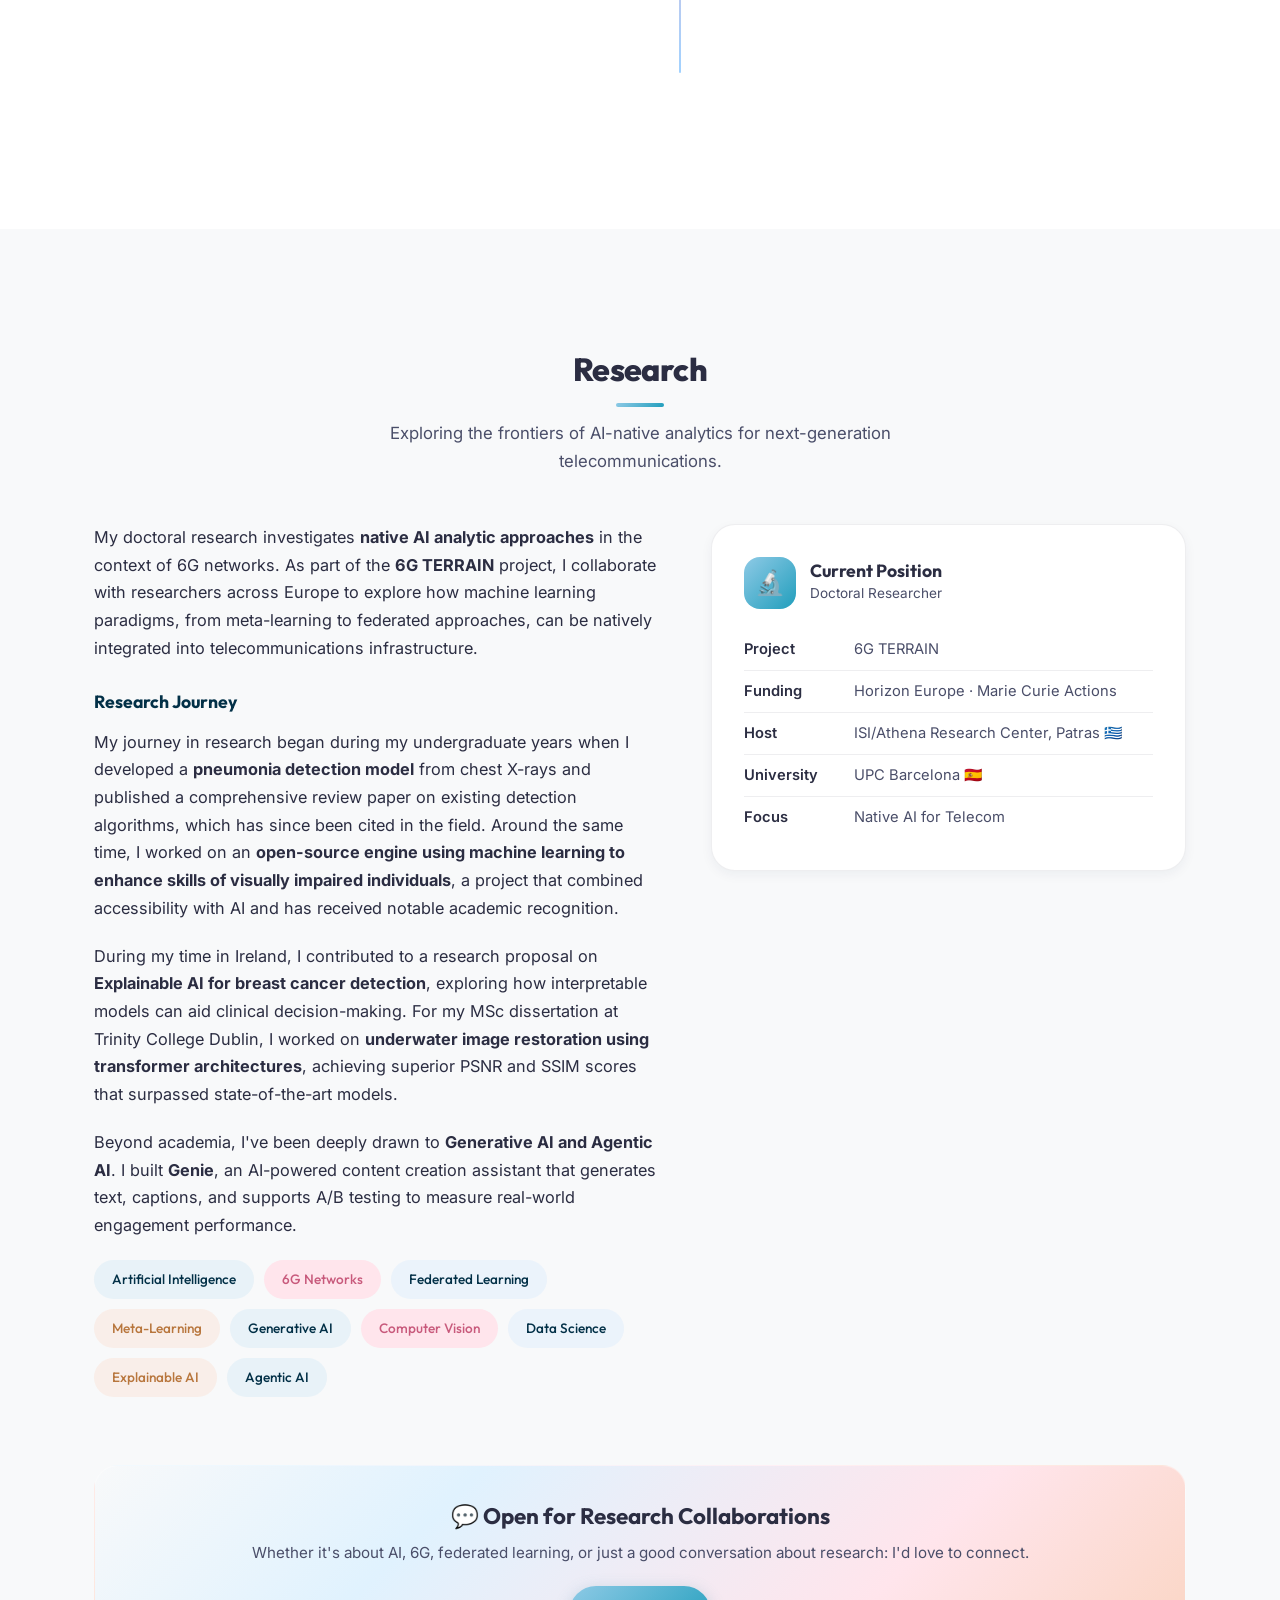
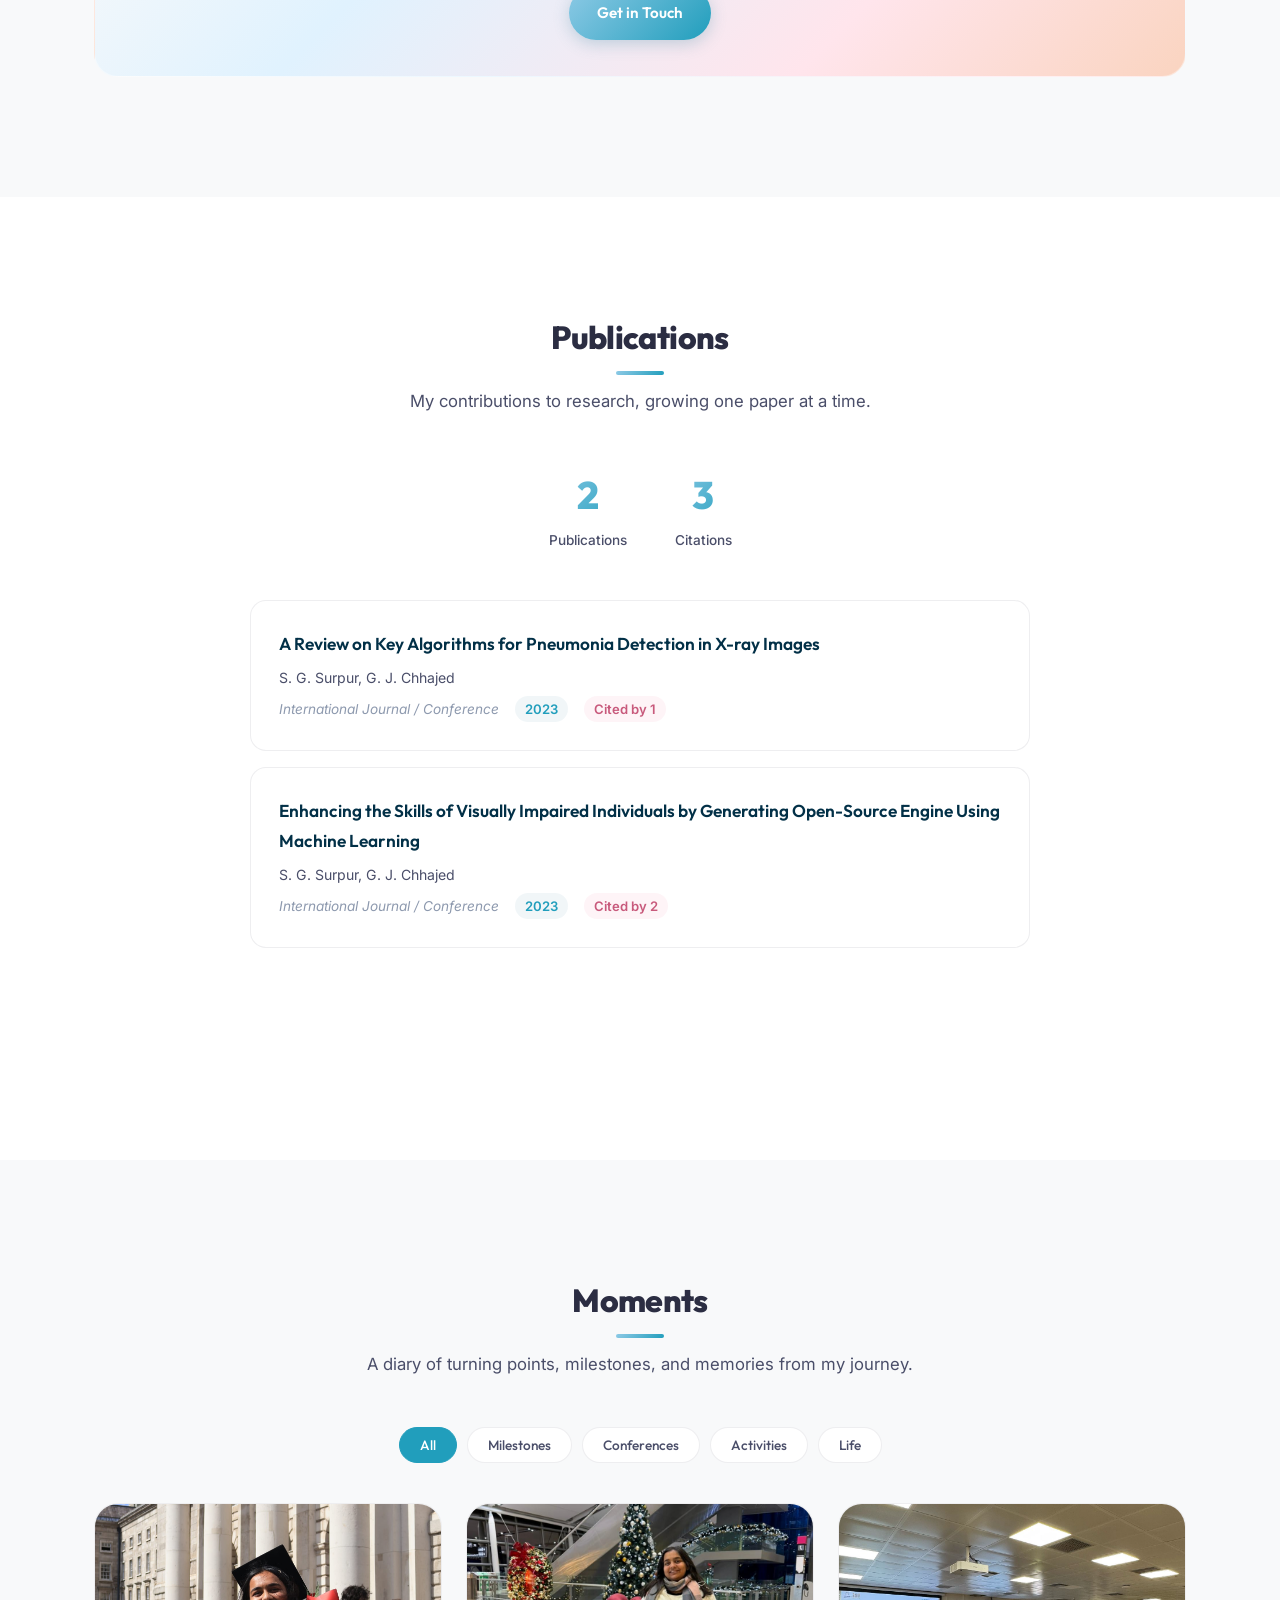
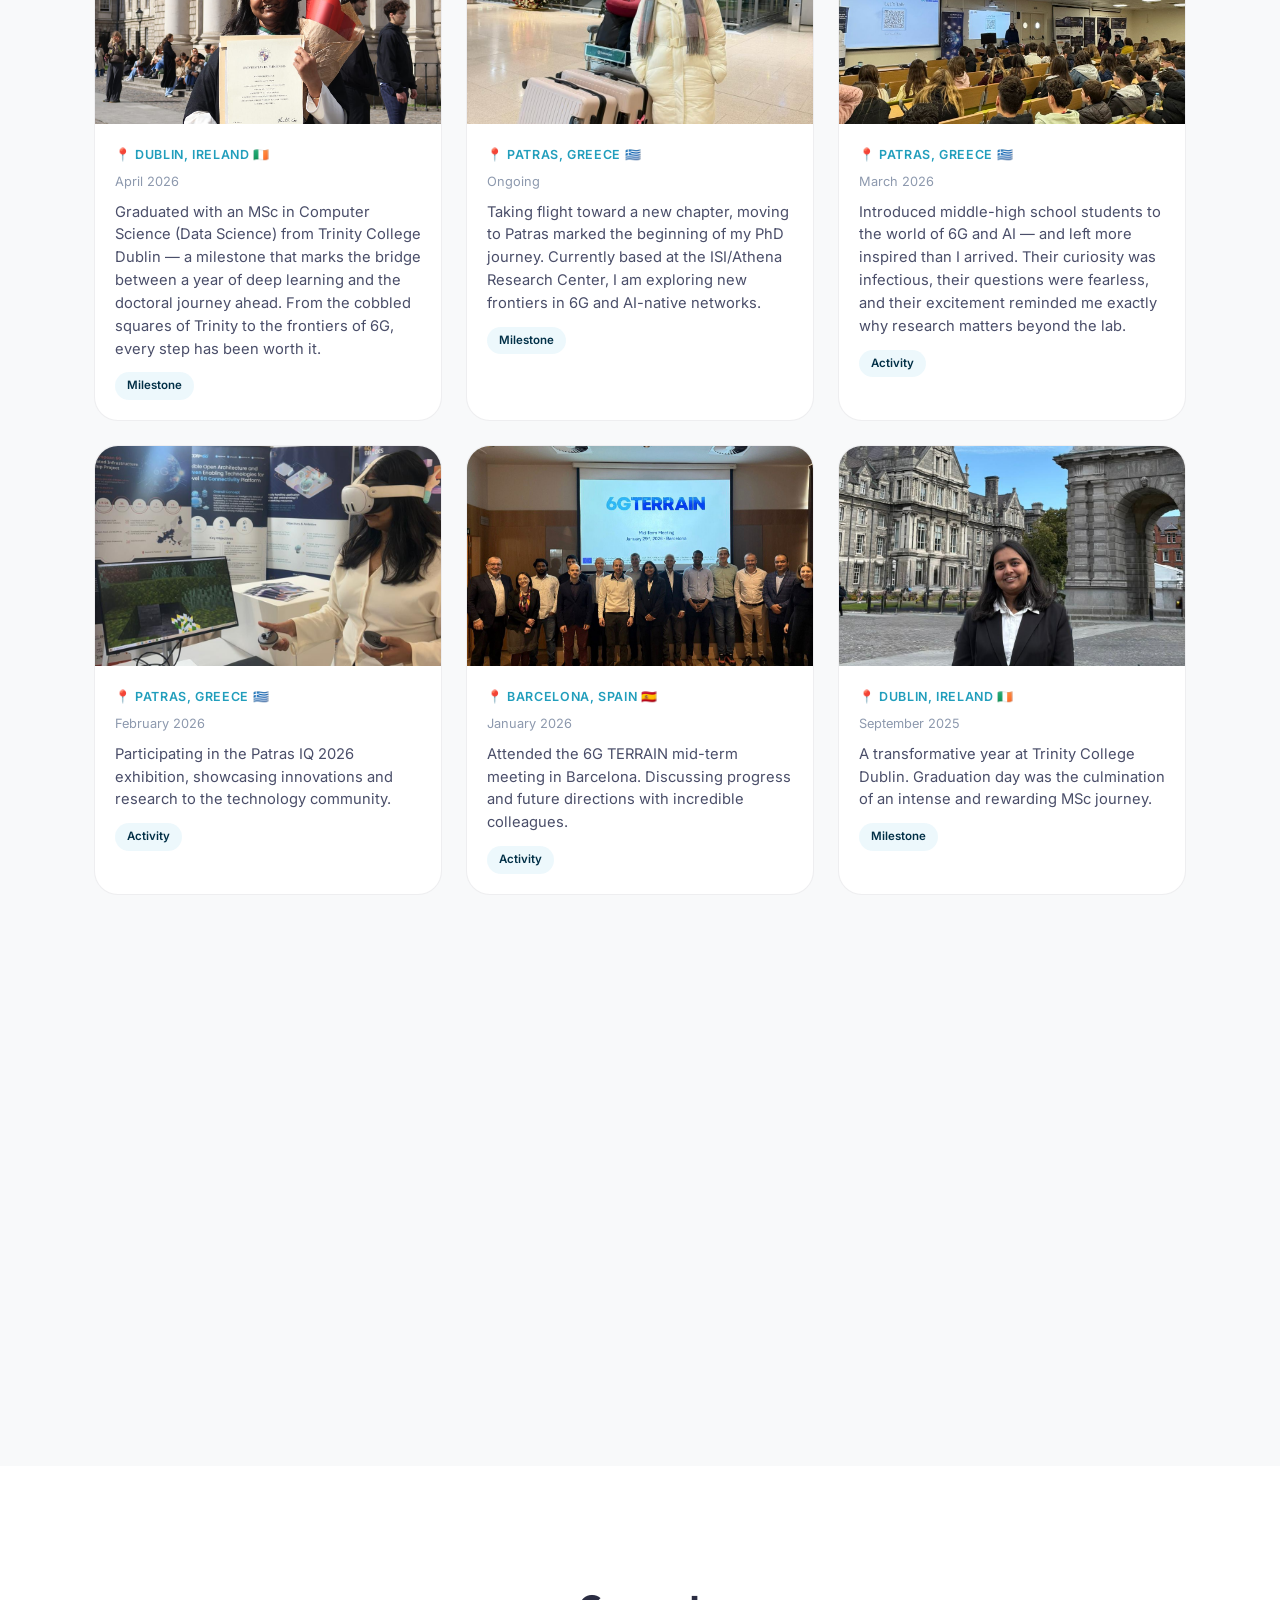
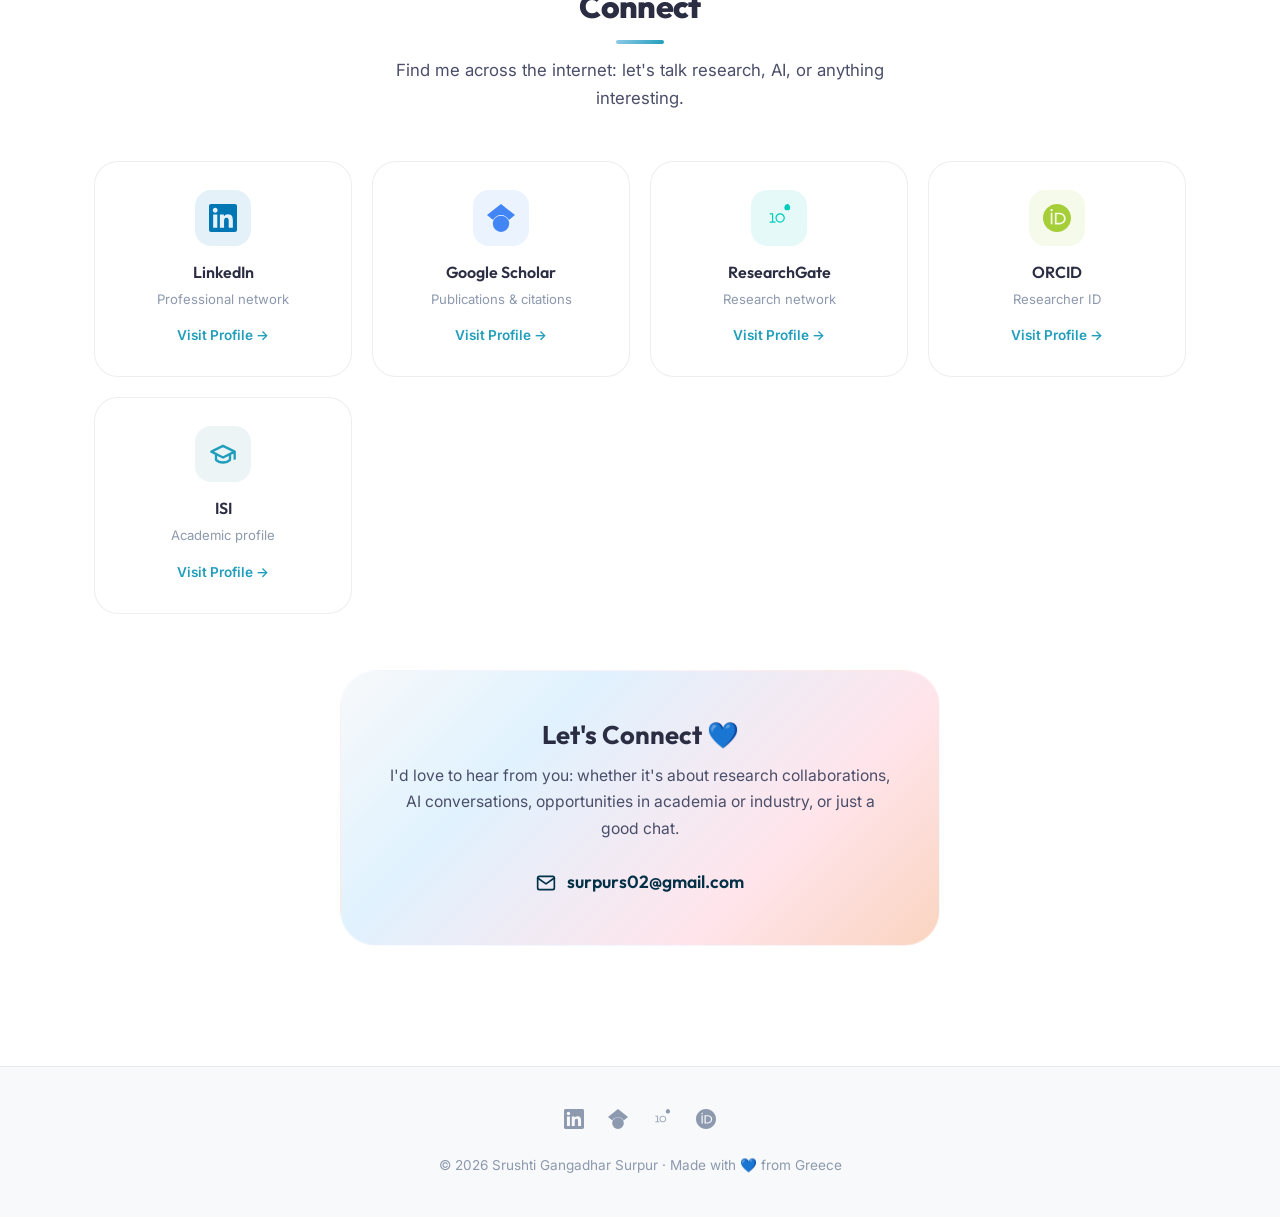
==== commit 9a820272: "Remove order override from graduation card" ====
--- a/index.html
+++ b/index.html
@@ -341,22 +341,6 @@
             <span class="moment-card-tag">Milestone</span>
           </div>
         </div>
-
-        <!-- Moment 2: Patras IQ (Activity) -->
-        <div class="moment-card reveal" data-category="activity">
-          <div style="overflow:hidden; height: 220px;">
-            <img class="moment-card-img" src="assets/images/patrasiq.jpeg" alt="Patras IQ Exhibition">
-          </div>
-          <div class="moment-card-body">
-            <p class="moment-card-location">📍 Patras, Greece 🇬🇷</p>
-            <p class="moment-card-date">February 2026</p>
-            <p class="moment-card-note">
-              Participating in the Patras IQ 2026 exhibition, showcasing innovations and research to the technology
-              community.
-            </p>
-            <span class="moment-card-tag">Activity</span>
-          </div>
-        </div>
         <!-- Moment: Inspiring the Next Generation -->
         <div class="moment-card reveal" data-category="activity">
           <div style="overflow:hidden; height: 220px;">
@@ -364,13 +348,29 @@
           </div>
           <div class="moment-card-body">
             <p class="moment-card-location">📍 Patras, Greece 🇬🇷</p>
-            <p class="moment-card-date">2026</p>
+            <p class="moment-card-date">March 2026</p>
             <p class="moment-card-note">
               Introduced middle-high school students to the world of 6G and AI — and left more inspired than I
               arrived.
               Their curiosity was infectious, their questions were fearless, and their excitement reminded me exactly
               why
               research matters beyond the lab.
+            </p>
+            <span class="moment-card-tag">Activity</span>
+          </div>
+        </div>
+
+        <!-- Moment 2: Patras IQ (Activity) -->
+        <div class="moment-card reveal" data-category="activity">
+          <div style="overflow:hidden; height: 220px;">
+            <img class="moment-card-img" src="assets/images/patrasiq.jpeg" alt="Patras IQ Exhibition">
+          </div>
+          <div class="moment-card-body">
+            <p class="moment-card-location">📍 Patras, Greece 🇬🇷</p>
+            <p class="moment-card-date">February 2026</p>
+            <p class="moment-card-note">
+              Participating in the Patras IQ 2026 exhibition, showcasing innovations and research to the technology
+              community.
             </p>
             <span class="moment-card-tag">Activity</span>
           </div>
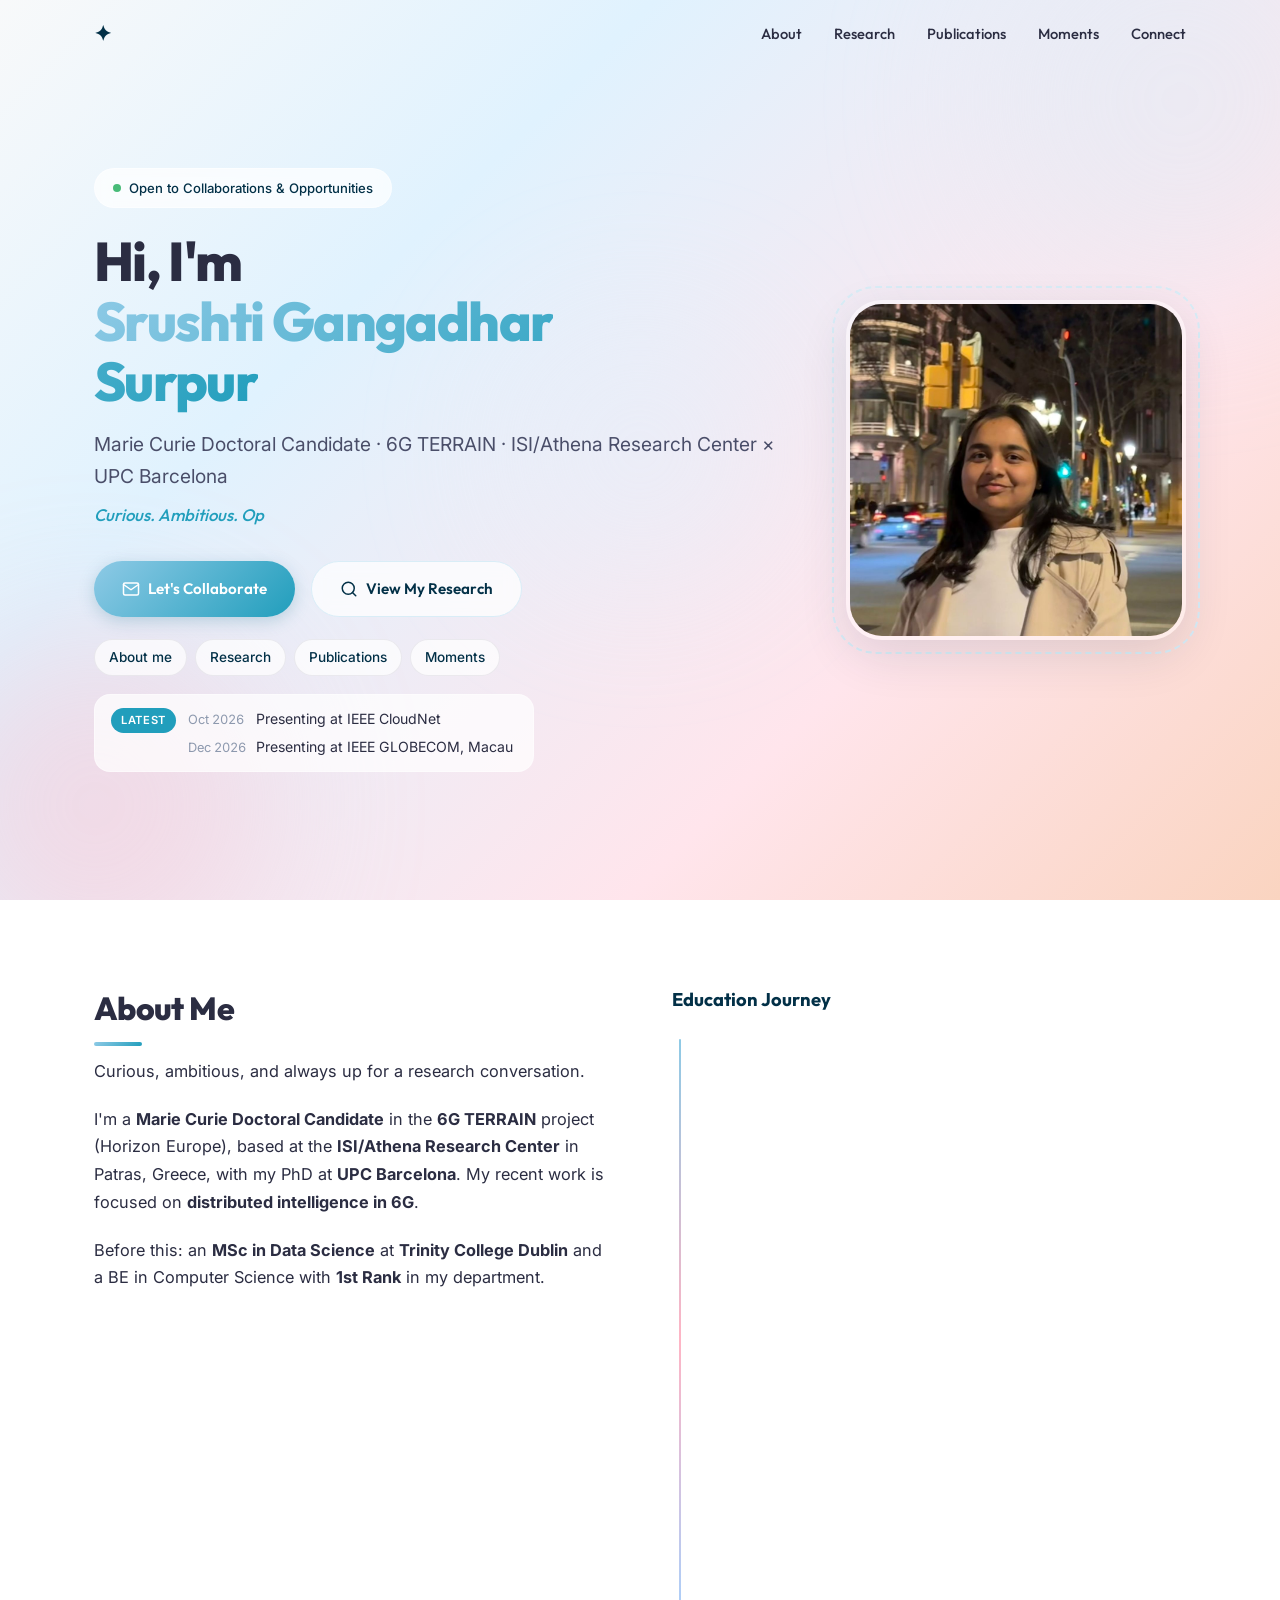
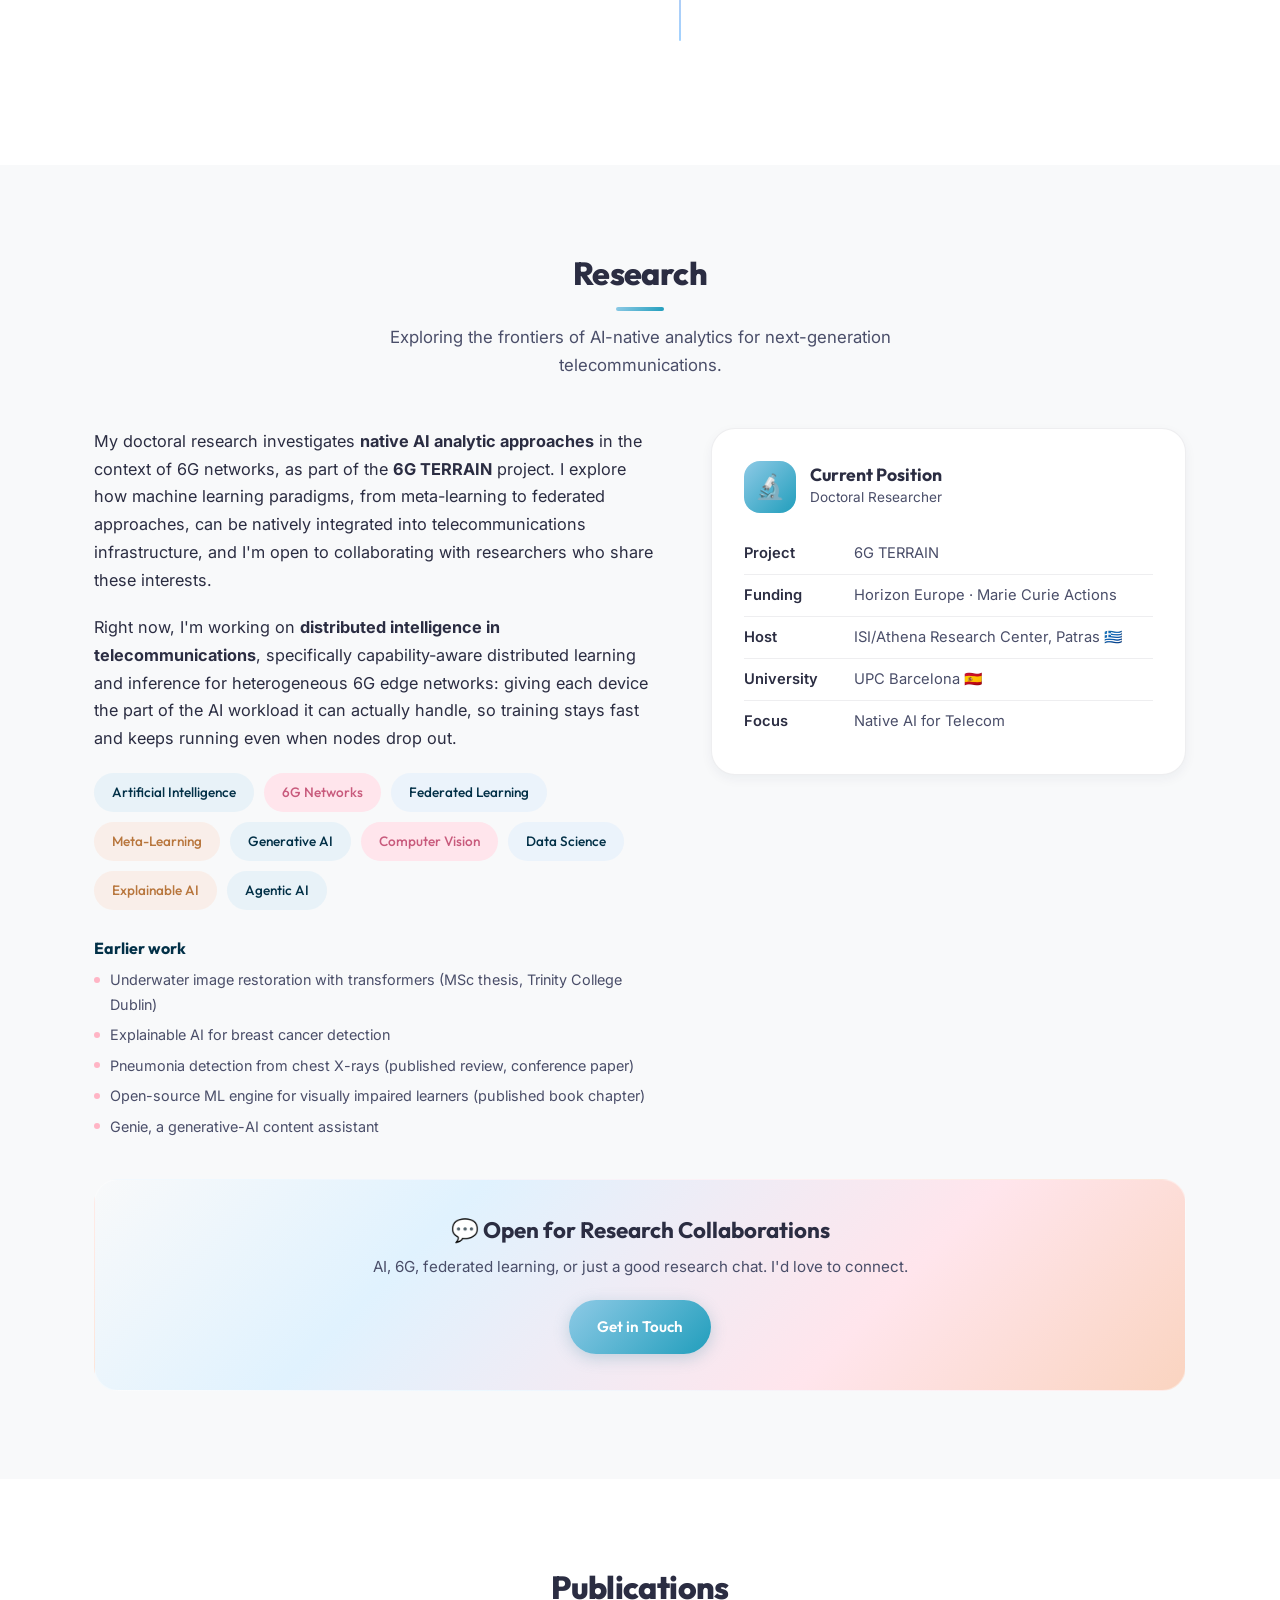
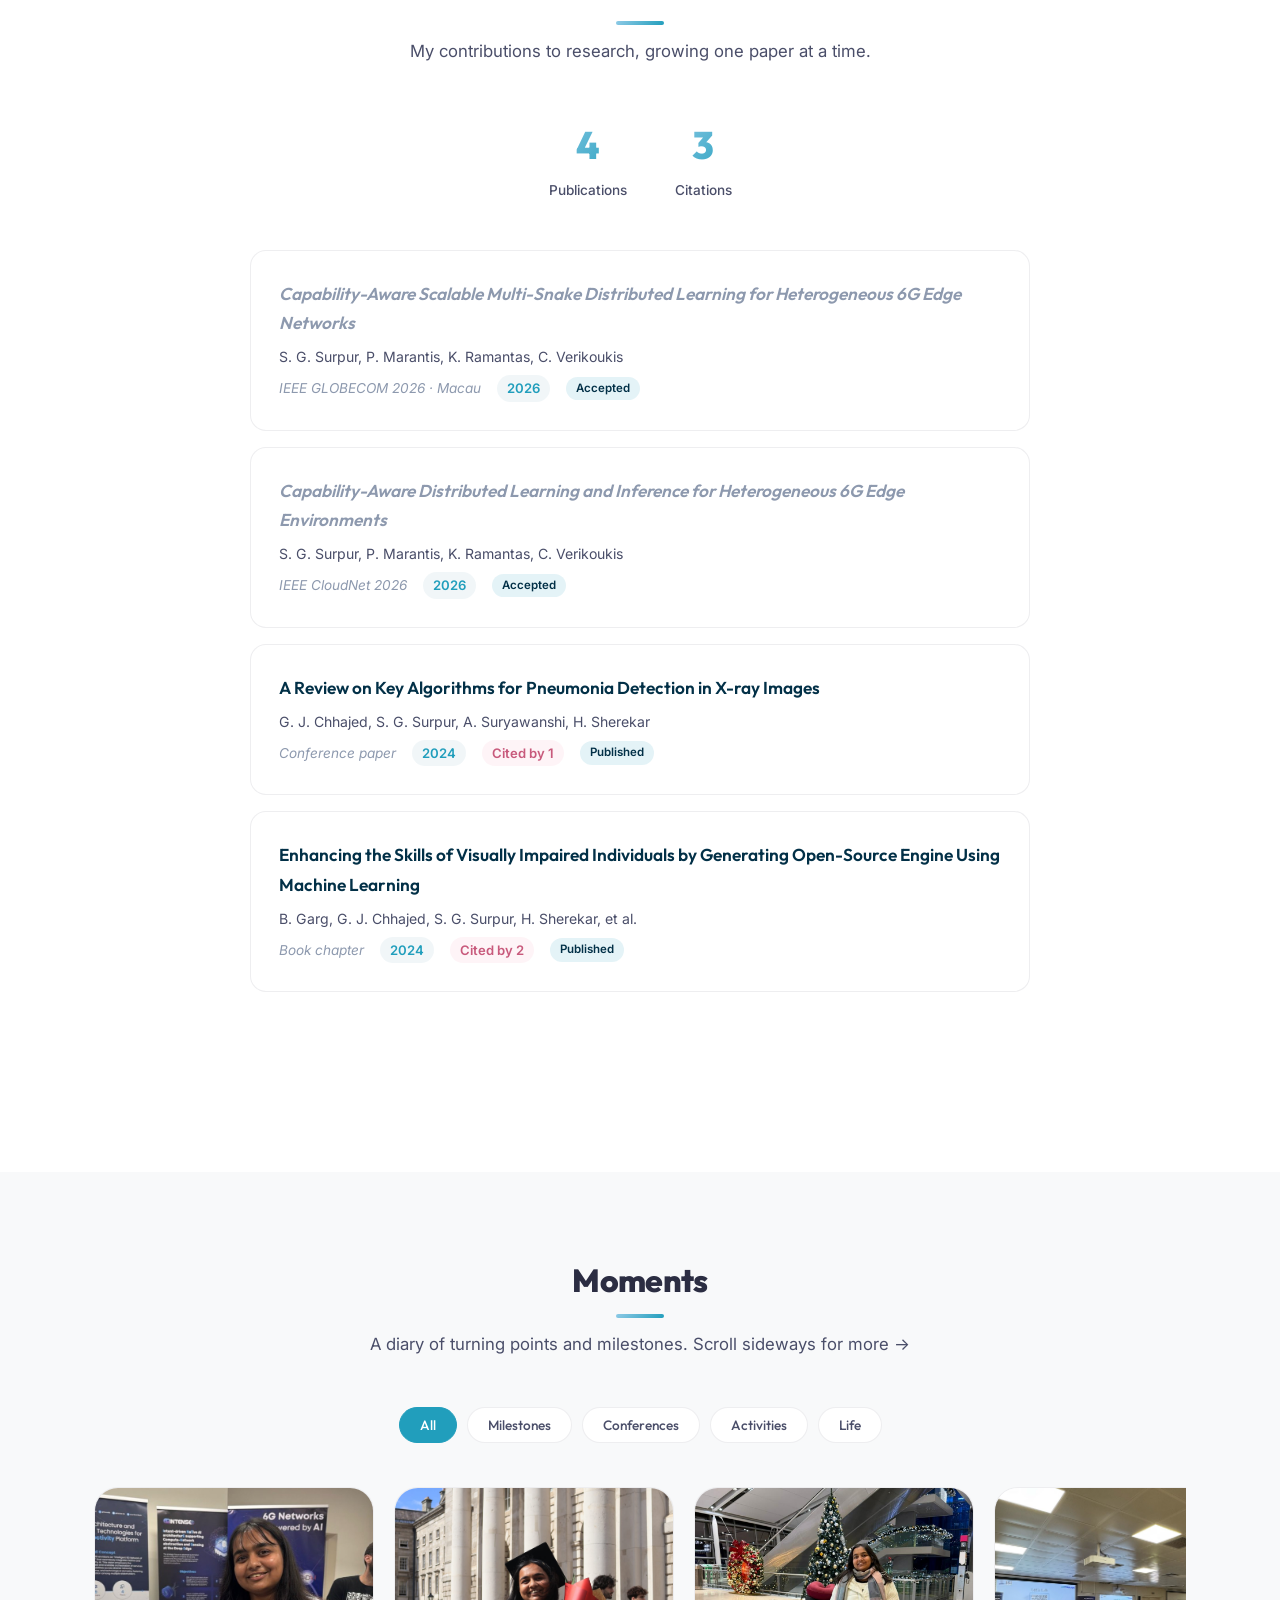
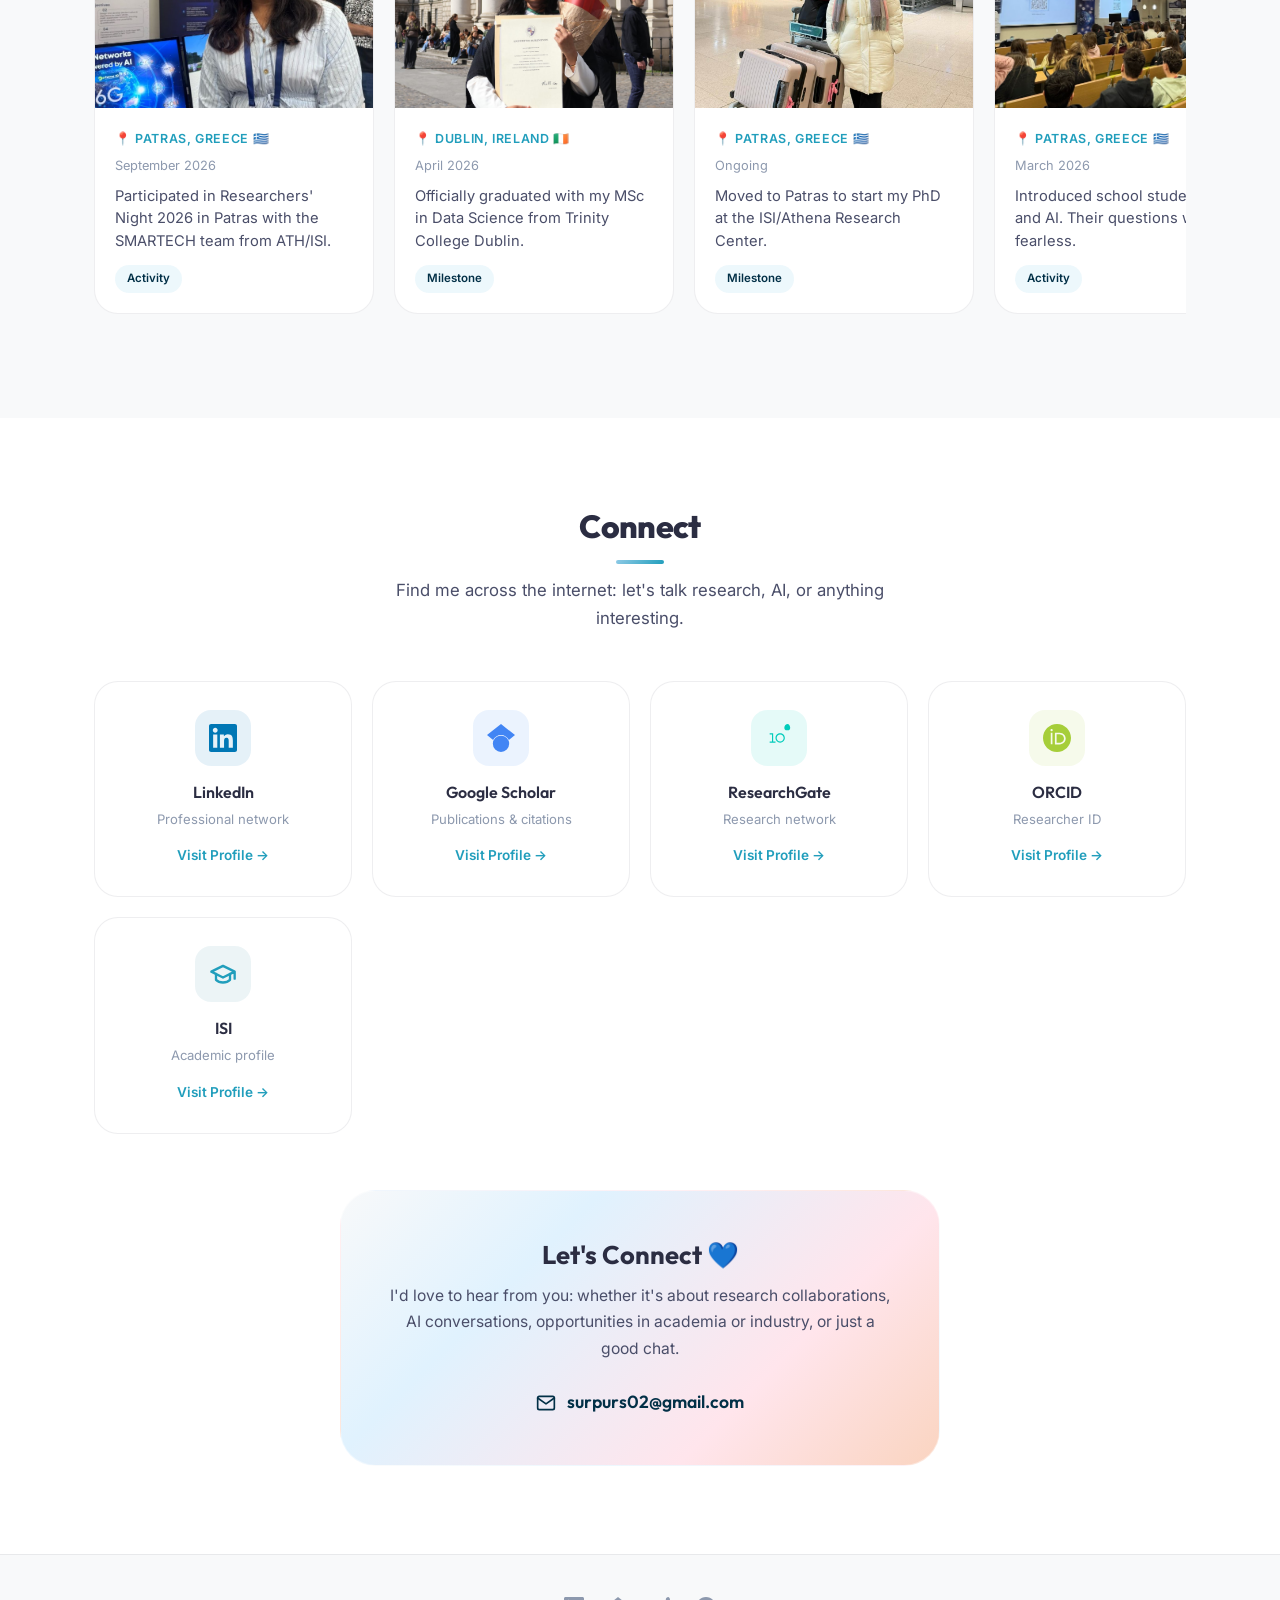
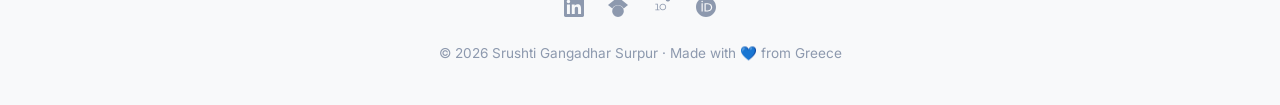
==== commit 608e5a32: "Refresh portfolio: quick links, news, publications update, moments row" ====
--- a/index.html
+++ b/index.html
@@ -72,7 +72,7 @@
           <span class="gradient-text">Srushti Gangadhar<br>Surpur</span>
         </h1>
         <p class="hero-subtitle">
-          Marie Curie Doctoral Candidate · 6G TERRAIN · ISI/Athena Research Center
+          Marie Curie Doctoral Candidate · 6G TERRAIN · ISI/Athena Research Center × UPC Barcelona
         </p>
         <p class="hero-tagline">Curious. Ambitious. Open to Collaborate.</p>
         <div class="hero-cta">
@@ -93,6 +93,19 @@
             View My Research
           </a>
         </div>
+        <nav class="quick-links" aria-label="Jump to">
+          <a href="#about">About me</a>
+          <a href="#research">Research</a>
+          <a href="#publications">Publications</a>
+          <a href="#moments">Moments</a>
+        </nav>
+        <div class="hero-news">
+          <span class="hero-news-label">Latest</span>
+          <ul>
+            <li><span>Oct 2026</span> Presenting at IEEE CloudNet</li>
+            <li><span>Dec 2026</span> Presenting at IEEE GLOBECOM, Macau</li>
+          </ul>
+        </div>
       </div>
 
       <div class="hero-image">
@@ -109,24 +122,16 @@
     <div class="container">
       <div class="about-text reveal">
         <h2 class="section-title">About Me</h2>
-        <p class="section-subtitle">A researcher driven by curiosity, shaped by ambition, and fueled by the courage to
-          explore the unknown.</p>
+        <p class="section-subtitle">Curious, ambitious, and always up for a research conversation.</p>
 
         <p>
-          I'm <strong>Srushti Gangadhar Surpur</strong>, a Marie Curie Doctoral Candidate in the
-          <strong>6G TERRAIN</strong> project, funded by Horizon Europe. Currently based at the
-          <strong>ISI/Athena Research Center</strong> in Patras, Greece, my PhD is affiliated with
-          <strong>Universitat Politècnica de Catalunya (UPC), Barcelona</strong>.
+          I'm a <strong>Marie Curie Doctoral Candidate</strong> in the <strong>6G TERRAIN</strong> project
+          (Horizon Europe), based at the <strong>ISI/Athena Research Center</strong> in Patras, Greece, with my
+          PhD at <strong>UPC Barcelona</strong>. My recent work is focused on <strong>distributed intelligence in 6G</strong>.
         </p>
         <p>
-          My research focuses on <strong>native AI analytic approaches in telecommunications</strong>,
-          exploring how intelligent systems can revolutionize next-generation networks. I'm passionate about
-          pushing the boundaries of what's possible at the intersection of AI and 6G.
-        </p>
-        <p>
-          Before my doctoral journey, I graduated with an <strong>MSc in Computer Science (Data Science)</strong>
-          from <strong>Trinity College Dublin</strong> and earned my bachelor's degree with
-          <strong>1st Rank</strong> in Computer Science from <strong>Savitribai Phule Pune University</strong>.
+          Before this: an <strong>MSc in Data Science</strong> at <strong>Trinity College Dublin</strong> and a
+          BE in Computer Science with <strong>1st Rank</strong> in my department.
         </p>
 
 
@@ -175,32 +180,15 @@
         <div class="research-text reveal">
           <p>
             My doctoral research investigates <strong>native AI analytic approaches</strong> in the
-            context of 6G networks. As part of the <strong>6G TERRAIN</strong> project, I collaborate
-            with researchers across Europe to explore how machine learning paradigms, from meta-learning
-            to federated approaches, can be natively integrated into telecommunications infrastructure.
-          </p>
-
-          <h3 style="font-size: 1.1rem; margin: 28px 0 16px; color: var(--ocean-deep);">Research Journey</h3>
-
-          <p>
-            My journey in research began during my undergraduate years when I developed a
-            <strong>pneumonia detection model</strong> from chest X-rays and published a comprehensive
-            review paper on existing detection algorithms, which has since been cited in the field.
-            Around the same time, I worked on an <strong>open-source engine using machine learning
-              to enhance skills of visually impaired individuals</strong>, a project that combined
-            accessibility with AI and has received notable academic recognition.
+            context of 6G networks, as part of the <strong>6G TERRAIN</strong> project. I explore how machine
+            learning paradigms, from meta-learning to federated approaches, can be natively integrated into
+            telecommunications infrastructure, and I'm open to collaborating with researchers who share these interests.
           </p>
           <p>
-            During my time in Ireland, I contributed to a research proposal on <strong>Explainable AI
-              for breast cancer detection</strong>, exploring how interpretable models can aid clinical
-            decision-making. For my MSc dissertation at Trinity College Dublin, I worked on
-            <strong>underwater image restoration using transformer architectures</strong>, achieving
-            superior PSNR and SSIM scores that surpassed state-of-the-art models.
-          </p>
-          <p>
-            Beyond academia, I've been deeply drawn to <strong>Generative AI and Agentic AI</strong>.
-            I built <strong>Genie</strong>, an AI-powered content creation assistant that generates
-            text, captions, and supports A/B testing to measure real-world engagement performance.
+            Right now, I'm working on <strong>distributed intelligence in telecommunications</strong>, specifically
+            capability-aware distributed learning and inference for heterogeneous 6G edge networks: giving each
+            device the part of the AI workload it can actually handle, so training stays fast and keeps running
+            even when nodes drop out.
           </p>
 
           <div class="research-interests">
@@ -214,6 +202,15 @@
             <span class="tag tag-peach">Explainable AI</span>
             <span class="tag tag-sky">Agentic AI</span>
           </div>
+
+          <h3 class="earlier-title">Earlier work</h3>
+          <ul class="earlier-list">
+            <li>Underwater image restoration with transformers (MSc thesis, Trinity College Dublin)</li>
+            <li>Explainable AI for breast cancer detection</li>
+            <li>Pneumonia detection from chest X-rays (published review, conference paper)</li>
+            <li>Open-source ML engine for visually impaired learners (published book chapter)</li>
+            <li>Genie, a generative-AI content assistant</li>
+          </ul>
         </div>
 
         <div class="reveal">
@@ -238,8 +235,7 @@
 
       <div class="collab-cta reveal">
         <h3>💬 Open for Research Collaborations</h3>
-        <p>Whether it's about AI, 6G, federated learning, or just a good conversation about research: I'd love to
-          connect.</p>
+        <p>AI, 6G, federated learning, or just a good research chat. I'd love to connect.</p>
         <a href="#connect" class="btn btn-primary">Get in Touch</a>
       </div>
     </div>
@@ -296,7 +292,7 @@
     <div class="container">
       <div class="section-header reveal">
         <h2 class="section-title">Moments</h2>
-        <p class="section-subtitle">A diary of turning points, milestones, and memories from my journey.</p>
+        <p class="section-subtitle">A diary of turning points and milestones. Scroll sideways for more →</p>
       </div>
 
       <div class="moment-filters reveal">
@@ -307,7 +303,19 @@
         <button class="filter-pill" data-filter="life">Life</button>
       </div>
 
-      <div class="moments-grid">
+      <div class="moments-grid moments-row" tabindex="0" aria-label="Moments, scroll sideways">
+        <!-- Moment: Researchers' Night 2026 -->
+        <div class="moment-card reveal" data-category="activity">
+          <div style="overflow:hidden; height: 220px;">
+            <img class="moment-card-img" src="assets/images/researchers-night.jpeg" alt="At the SMARTECH stand, Researchers' Night 2026 in Patras" style="object-position: 60% 30%;">
+          </div>
+          <div class="moment-card-body">
+            <p class="moment-card-location">📍 Patras, Greece 🇬🇷</p>
+            <p class="moment-card-date">September 2026</p>
+            <p class="moment-card-note">Participated in Researchers' Night 2026 in Patras with the SMARTECH team from ATH/ISI.</p>
+            <span class="moment-card-tag">Activity</span>
+          </div>
+        </div>
         <!-- Moment: Graduation Trinity College Dublin -->
         <div class="moment-card reveal" data-category="milestone">
           <div style=" overflow:hidden; height: 220px;">
@@ -316,11 +324,7 @@
           <div class="moment-card-body">
             <p class="moment-card-location">📍 Dublin, Ireland 🇮🇪</p>
             <p class="moment-card-date">April 2026</p>
-            <p class="moment-card-note">
-              Graduated with an MSc in Computer Science (Data Science) from Trinity College Dublin — a milestone
-              that marks the bridge between a year of deep learning and the doctoral journey ahead. From the cobbled
-              squares of Trinity to the frontiers of 6G, every step has been worth it.
-            </p>
+            <p class="moment-card-note">Officially graduated with my MSc in Data Science from Trinity College Dublin.</p>
             <span class="moment-card-tag">Milestone</span>
           </div>
         </div>
@@ -334,10 +338,7 @@
           <div class="moment-card-body">
             <p class="moment-card-location">📍 Patras, Greece 🇬🇷</p>
             <p class="moment-card-date">Ongoing</p>
-            <p class="moment-card-note">
-              Taking flight toward a new chapter, moving to Patras marked the beginning of my PhD journey. Currently
-              based at the ISI/Athena Research Center, I am exploring new frontiers in 6G and AI-native networks.
-            </p>
+            <p class="moment-card-note">Moved to Patras to start my PhD at the ISI/Athena Research Center.</p>
             <span class="moment-card-tag">Milestone</span>
           </div>
         </div>
@@ -349,13 +350,7 @@
           <div class="moment-card-body">
             <p class="moment-card-location">📍 Patras, Greece 🇬🇷</p>
             <p class="moment-card-date">March 2026</p>
-            <p class="moment-card-note">
-              Introduced middle-high school students to the world of 6G and AI — and left more inspired than I
-              arrived.
-              Their curiosity was infectious, their questions were fearless, and their excitement reminded me exactly
-              why
-              research matters beyond the lab.
-            </p>
+            <p class="moment-card-note">Introduced school students to 6G and AI. Their questions were fearless.</p>
             <span class="moment-card-tag">Activity</span>
           </div>
         </div>
@@ -368,10 +363,7 @@
           <div class="moment-card-body">
             <p class="moment-card-location">📍 Patras, Greece 🇬🇷</p>
             <p class="moment-card-date">February 2026</p>
-            <p class="moment-card-note">
-              Participating in the Patras IQ 2026 exhibition, showcasing innovations and research to the technology
-              community.
-            </p>
+            <p class="moment-card-note">Showcased our research at the Patras IQ 2026 exhibition.</p>
             <span class="moment-card-tag">Activity</span>
           </div>
         </div>
@@ -384,10 +376,7 @@
           <div class="moment-card-body">
             <p class="moment-card-location">📍 Barcelona, Spain 🇪🇸</p>
             <p class="moment-card-date">January 2026</p>
-            <p class="moment-card-note">
-              Attended the 6G TERRAIN mid-term meeting in Barcelona. Discussing progress and future directions with
-              incredible colleagues.
-            </p>
+            <p class="moment-card-note">6G TERRAIN mid-term meeting with the whole project team.</p>
             <span class="moment-card-tag">Activity</span>
           </div>
         </div>
@@ -401,10 +390,7 @@
           <div class="moment-card-body">
             <p class="moment-card-location">📍 Dublin, Ireland 🇮🇪</p>
             <p class="moment-card-date">September 2025</p>
-            <p class="moment-card-note">
-              A transformative year at Trinity College Dublin. Graduation day was the culmination of an intense and
-              rewarding MSc journey.
-            </p>
+            <p class="moment-card-note">Finished an intense, rewarding MSc year at Trinity College Dublin.</p>
             <span class="moment-card-tag">Milestone</span>
           </div>
         </div>
@@ -417,10 +403,7 @@
           <div class="moment-card-body">
             <p class="moment-card-location">📍 Baramati, India 🇮🇳</p>
             <p class="moment-card-date">June 2024</p>
-            <p class="moment-card-note">
-              Foundational years at VPKBIET. Graduating as department topper was just the beginning of my global
-              academic pursuit.
-            </p>
+            <p class="moment-card-note">Graduated as department topper at VPKBIET, Baramati.</p>
             <span class="moment-card-tag">Milestone</span>
           </div>
         </div>
@@ -433,9 +416,7 @@
           <div class="moment-card-body">
             <p class="moment-card-location">📍 My Workspace 💻</p>
             <p class="moment-card-date">Everyday</p>
-            <p class="moment-card-note">
-              Where the research papers meet the code. My essential space for deep work and persistent learning.
-            </p>
+            <p class="moment-card-note">Where the papers meet the code.</p>
             <span class="moment-card-tag">Life</span>
           </div>
         </div>
--- a/css/style.css
+++ b/css/style.css
@@ -48,7 +48,7 @@
   --font-body: 'Inter', sans-serif;
 
   /* Spacing */
-  --section-pad: 120px 0;
+  --section-pad: 88px 0;
   --container: 1140px;
 
   /* Radius */
@@ -1385,4 +1385,93 @@
     flex-direction: column;
     gap: 16px;
   }
-}+}
+/* =========================================
+   Refresh (v2): quick links, news, compact research & moments
+   ========================================= */
+.quick-links {
+  display: flex;
+  flex-wrap: wrap;
+  gap: 8px;
+  margin-top: 22px;
+}
+.quick-links a {
+  font-size: 0.85rem;
+  font-weight: 500;
+  color: var(--ocean-deep);
+  text-decoration: none;
+  padding: 6px 14px;
+  border-radius: var(--radius-full);
+  background: var(--glass-bg);
+  border: 1px solid var(--border);
+  transition: background var(--dur) var(--ease), color var(--dur) var(--ease);
+}
+.quick-links a:hover { background: var(--ocean); color: var(--white); }
+
+.hero-news {
+  display: flex;
+  align-items: flex-start;
+  gap: 12px;
+  margin-top: 18px;
+  padding: 12px 16px;
+  max-width: 440px;
+  border-radius: var(--radius-md);
+  background: var(--glass-bg);
+  border: 1px solid var(--glass-border);
+}
+.hero-news-label {
+  flex-shrink: 0;
+  font-size: 0.7rem;
+  font-weight: 600;
+  text-transform: uppercase;
+  letter-spacing: 0.06em;
+  color: var(--white);
+  background: var(--ocean);
+  padding: 3px 10px;
+  border-radius: var(--radius-full);
+  margin-top: 1px;
+}
+.hero-news ul { list-style: none; margin: 0; padding: 0; display: grid; gap: 4px; font-size: 0.88rem; color: var(--text); }
+.hero-news li span { display: inline-block; min-width: 64px; color: var(--text-muted); font-size: 0.8rem; font-variant-numeric: tabular-nums; }
+
+.earlier-title { font-size: 1rem; margin: 28px 0 10px; color: var(--ocean-deep); }
+.earlier-list { list-style: none; padding: 0; margin: 0; display: grid; gap: 6px; }
+.earlier-list li {
+  font-size: 0.9rem;
+  color: var(--text-light);
+  padding-left: 16px;
+  position: relative;
+}
+.earlier-list li::before {
+  content: "";
+  position: absolute; left: 0; top: 0.6em;
+  width: 6px; height: 6px; border-radius: 50%;
+  background: var(--blush);
+}
+
+/* Moments as one sideways-scrolling row */
+.moments-grid.moments-row {
+  display: flex;
+  grid-template-columns: none;
+  gap: 20px;
+  overflow-x: auto;
+  scroll-snap-type: x mandatory;
+  padding: 4px 4px 16px;
+  scrollbar-width: thin;
+  scrollbar-color: var(--sky) transparent;
+}
+.moments-row .moment-card {
+  flex: 0 0 min(280px, 80vw);
+  scroll-snap-align: start;
+}
+
+.pub-status {
+  display: inline-block;
+  padding: 2px 10px;
+  border-radius: var(--radius-full);
+  font-size: 0.72rem;
+  font-weight: 600;
+  background: rgba(33, 158, 188, 0.12);
+  color: var(--ocean-deep);
+}
+.pub-card-title.is-soon { color: var(--text-muted); font-style: italic; pointer-events: none; }
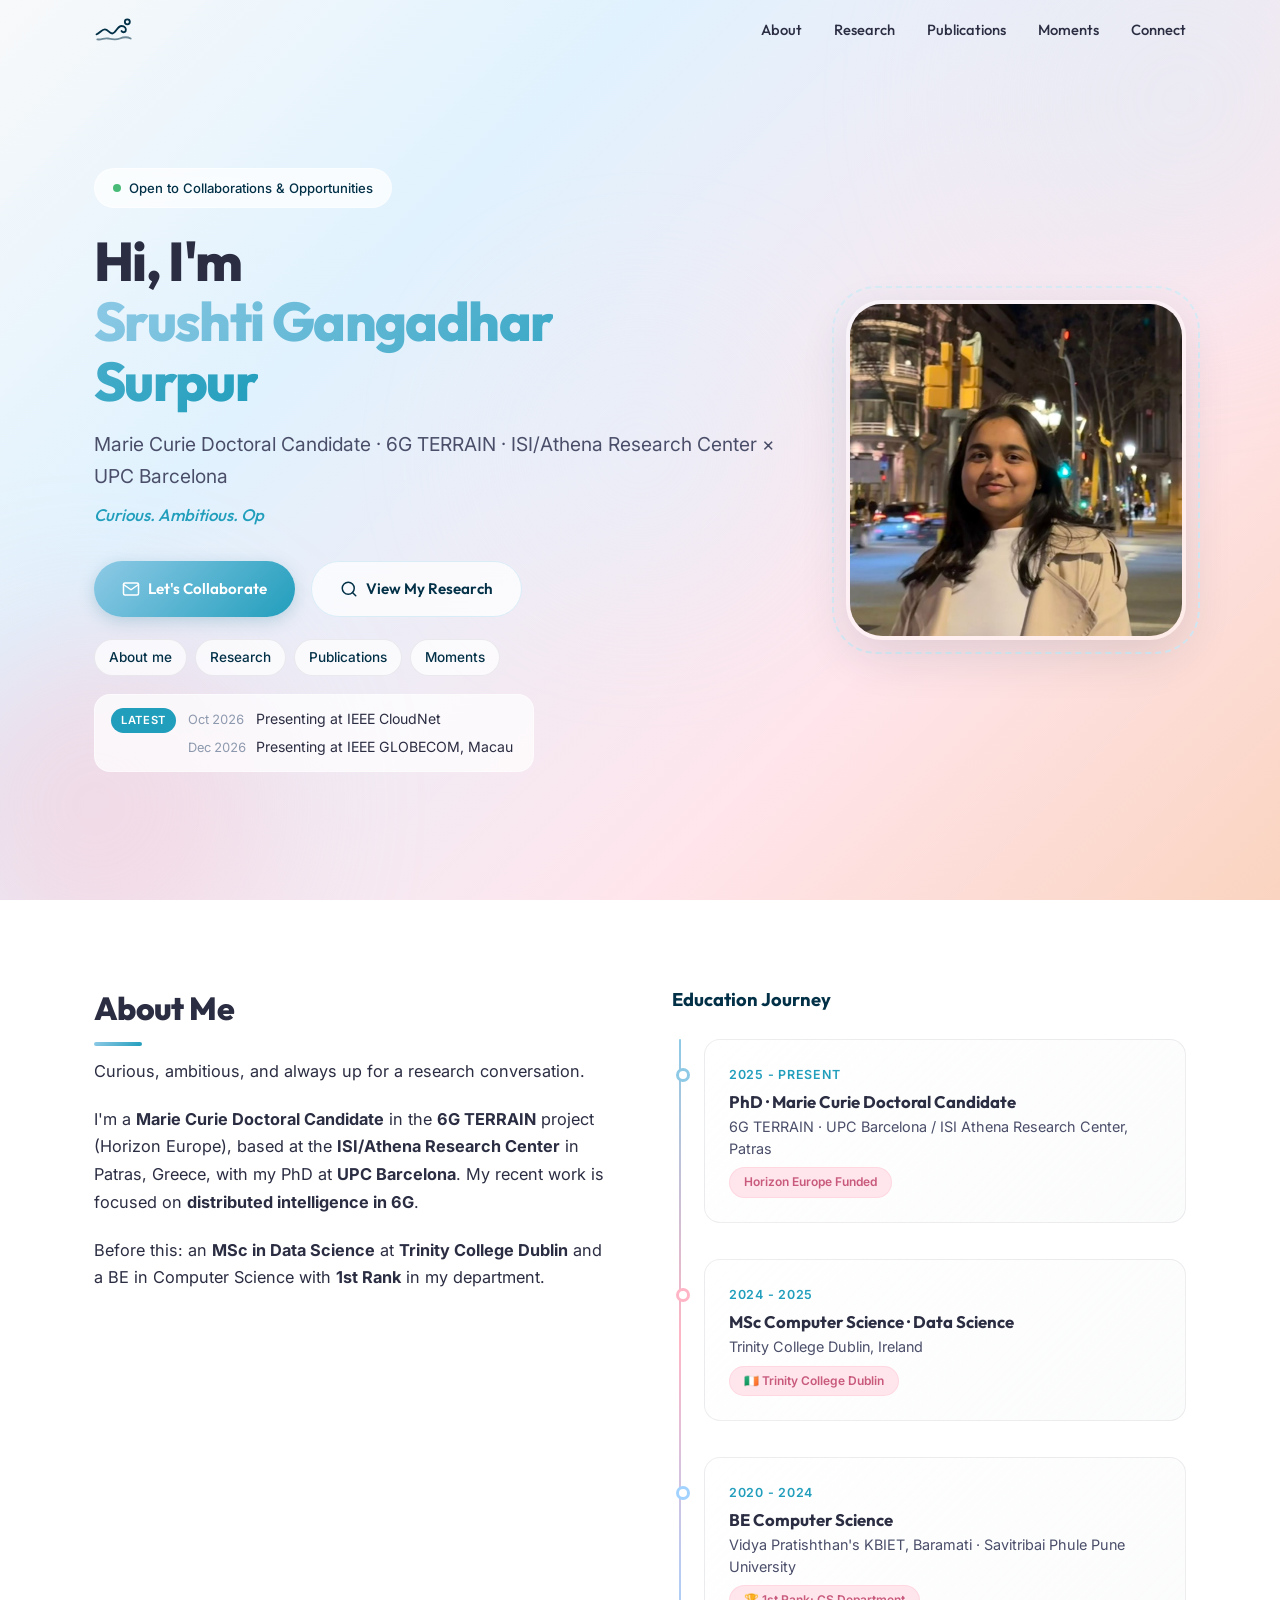
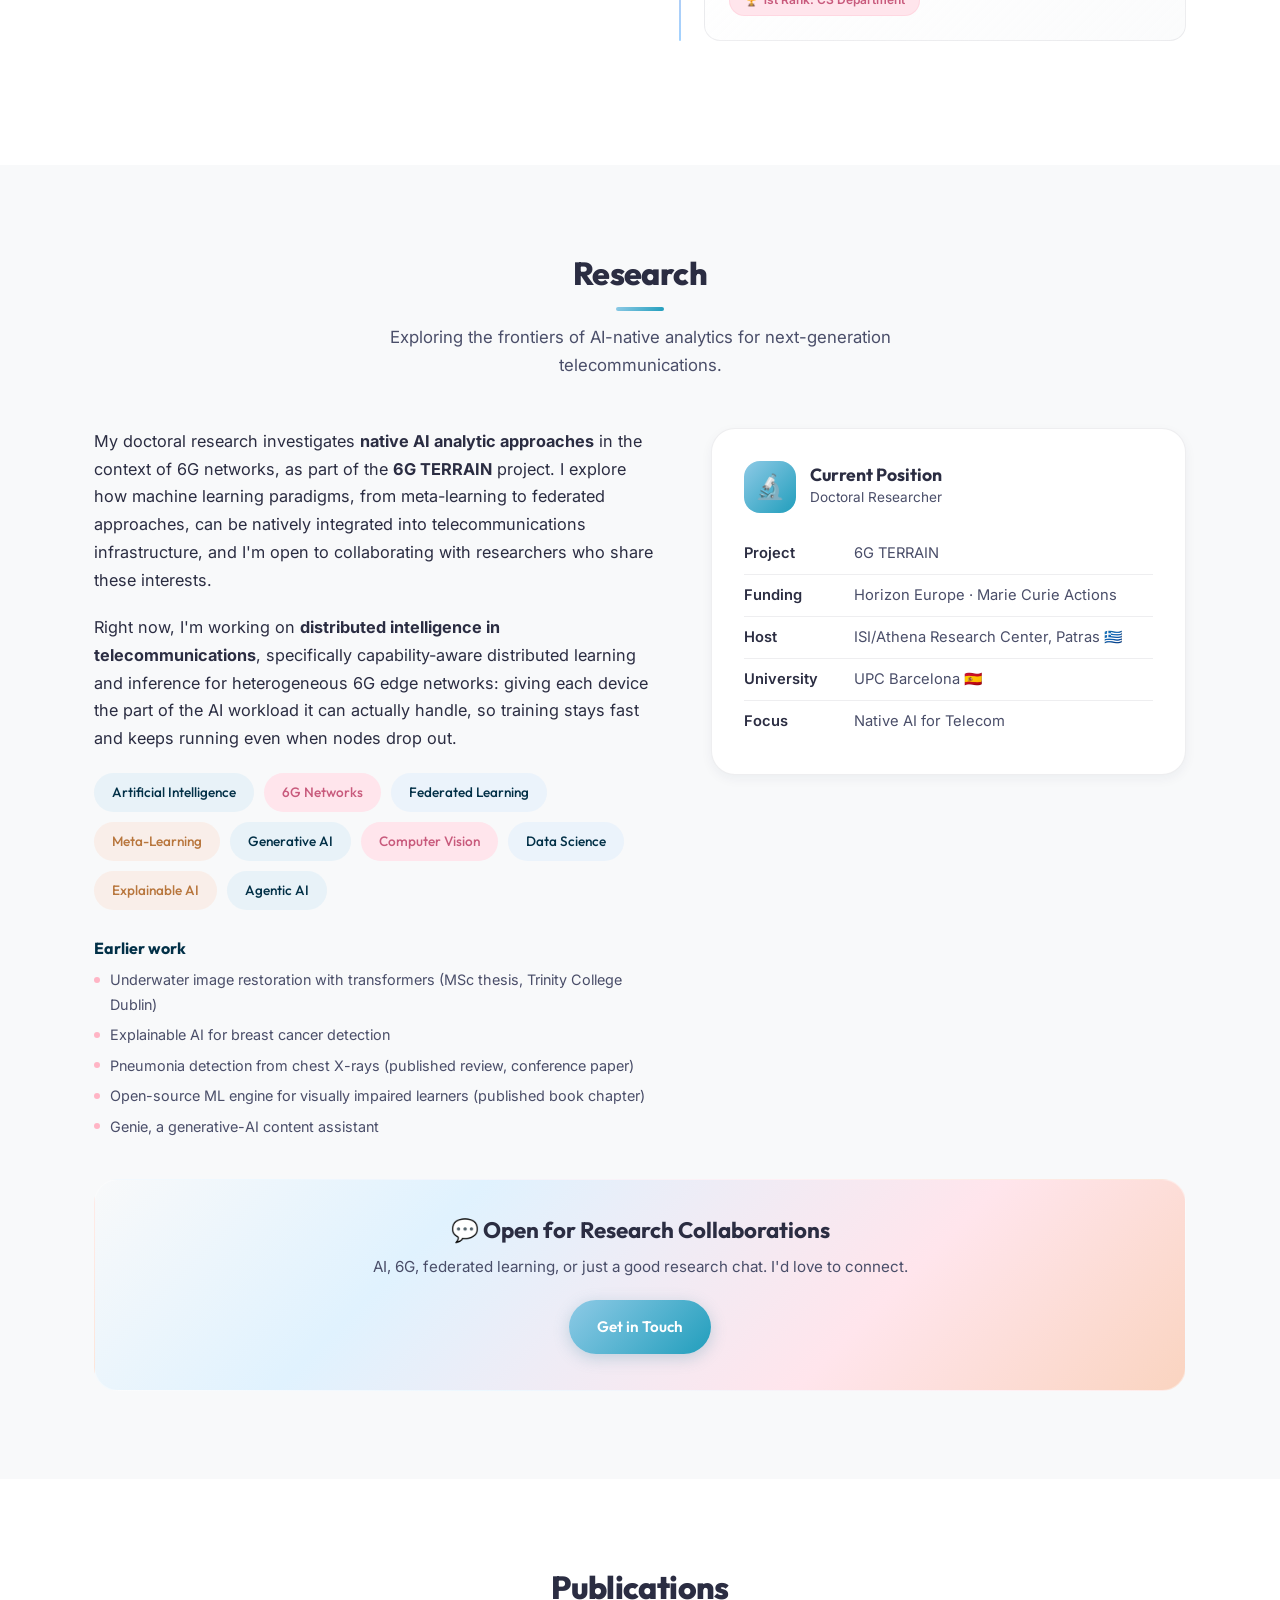
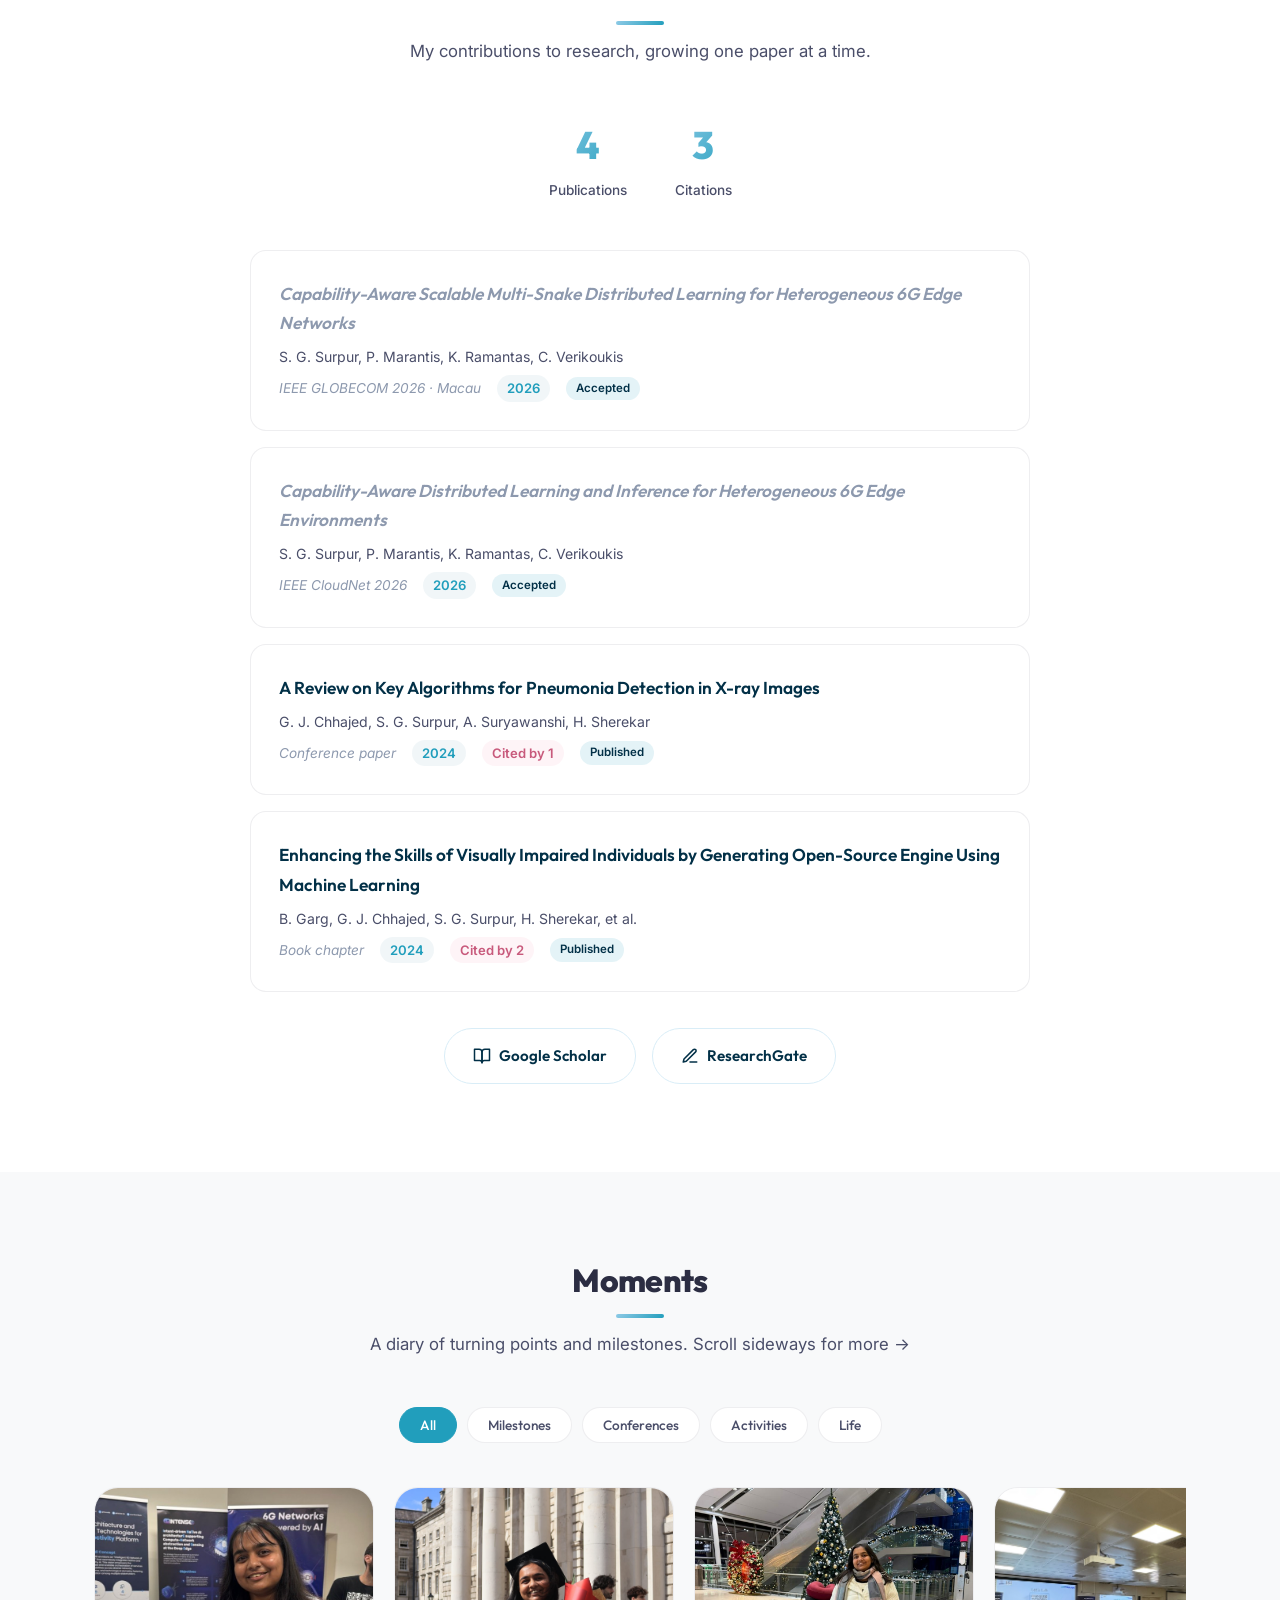
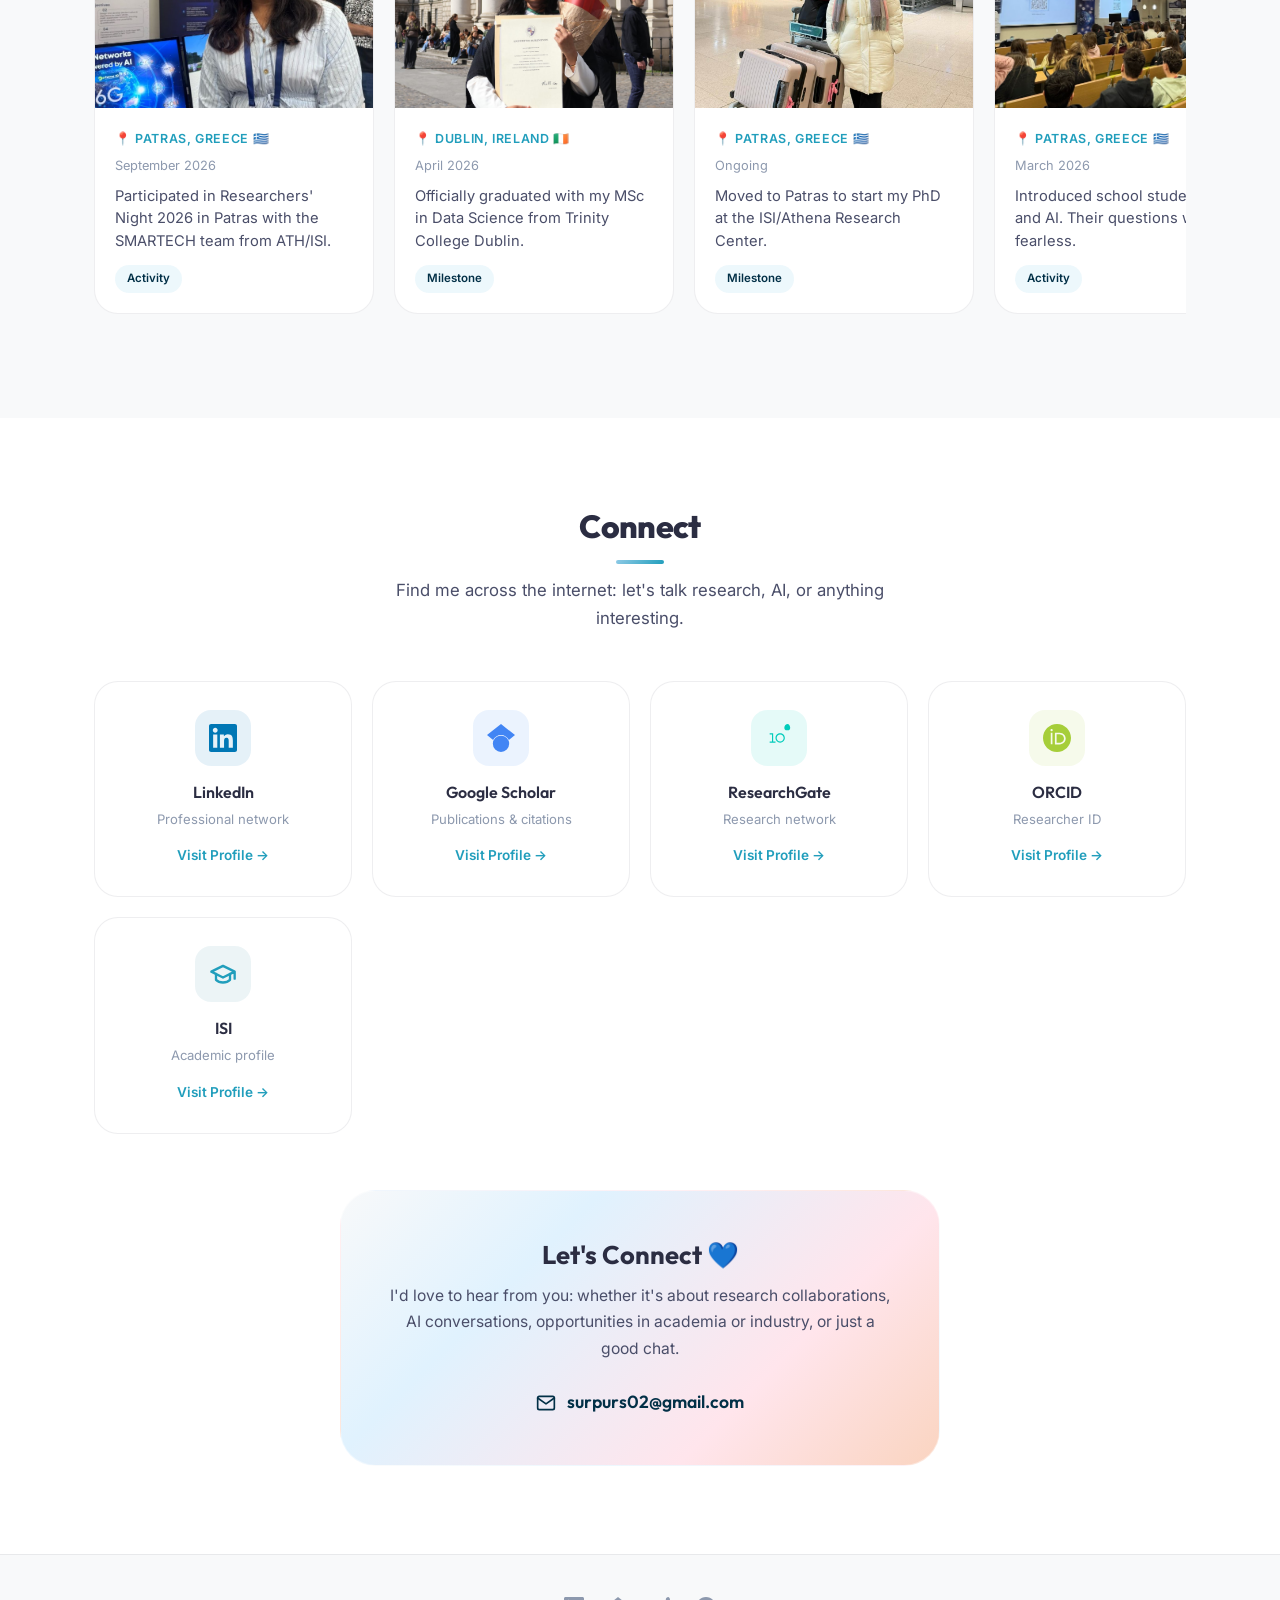
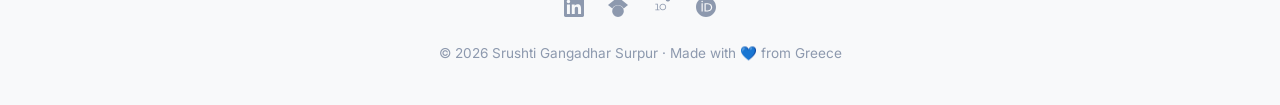
==== commit 123a8ae5: "Replace star logo with wave doodle; bust cache for CSS/JS/publications" ====
--- a/index.html
+++ b/index.html
@@ -21,7 +21,7 @@
     href="data:image/svg+xml,<svg xmlns='http://www.w3.org/2000/svg' viewBox='0 0 100 100'><text y='.9em' font-size='90'>🌊</text></svg>">
 
   <!-- Styles -->
-  <link rel="stylesheet" href="css/style.css">
+  <link rel="stylesheet" href="css/style.css?v=3">
 </head>
 
 <body>
@@ -29,7 +29,14 @@
   <!-- ========== NAVBAR ========== -->
   <nav class="navbar" id="navbar">
     <div class="container">
-      <a href="#hero" class="nav-logo">✦</a>
+      <a href="#hero" class="nav-logo" aria-label="Back to top">
+        <svg class="nav-doodle" viewBox="0 0 48 32" fill="none" stroke="currentColor" stroke-width="2.2"
+          stroke-linecap="round" stroke-linejoin="round" aria-hidden="true">
+          <path d="M3 22c4-1 6-6 10-6s5 5 9 5 6-9 11-9c4 0 6 3 5 6-1 2-4 2-5 0" />
+          <path d="M4 28c5 1 8-2 13-1s9 2 14 0 9-2 13 0" opacity=".55" />
+          <circle cx="40" cy="7" r="3" />
+        </svg>
+      </a>
       <ul class="nav-links">
         <li><a href="#about">About</a></li>
         <li><a href="#research">Research</a></li>
@@ -553,7 +560,7 @@
   </footer>
 
   <!-- Scripts -->
-  <script src="js/script.js"></script>
+  <script src="js/script.js?v=3"></script>
 </body>
 
 </html>
--- a/css/style.css
+++ b/css/style.css
@@ -213,7 +213,18 @@
   font-size: 1.3rem;
   color: var(--ocean-deep);
   letter-spacing: -0.02em;
-}
+  display: inline-flex;
+  align-items: center;
+}
+
+.nav-doodle {
+  width: 40px;
+  height: auto;
+  display: block;
+  transition: transform var(--dur) var(--ease);
+}
+
+.nav-logo:hover .nav-doodle { transform: rotate(-6deg) scale(1.08); }
 
 .nav-logo span {
   background: var(--grad-sky);
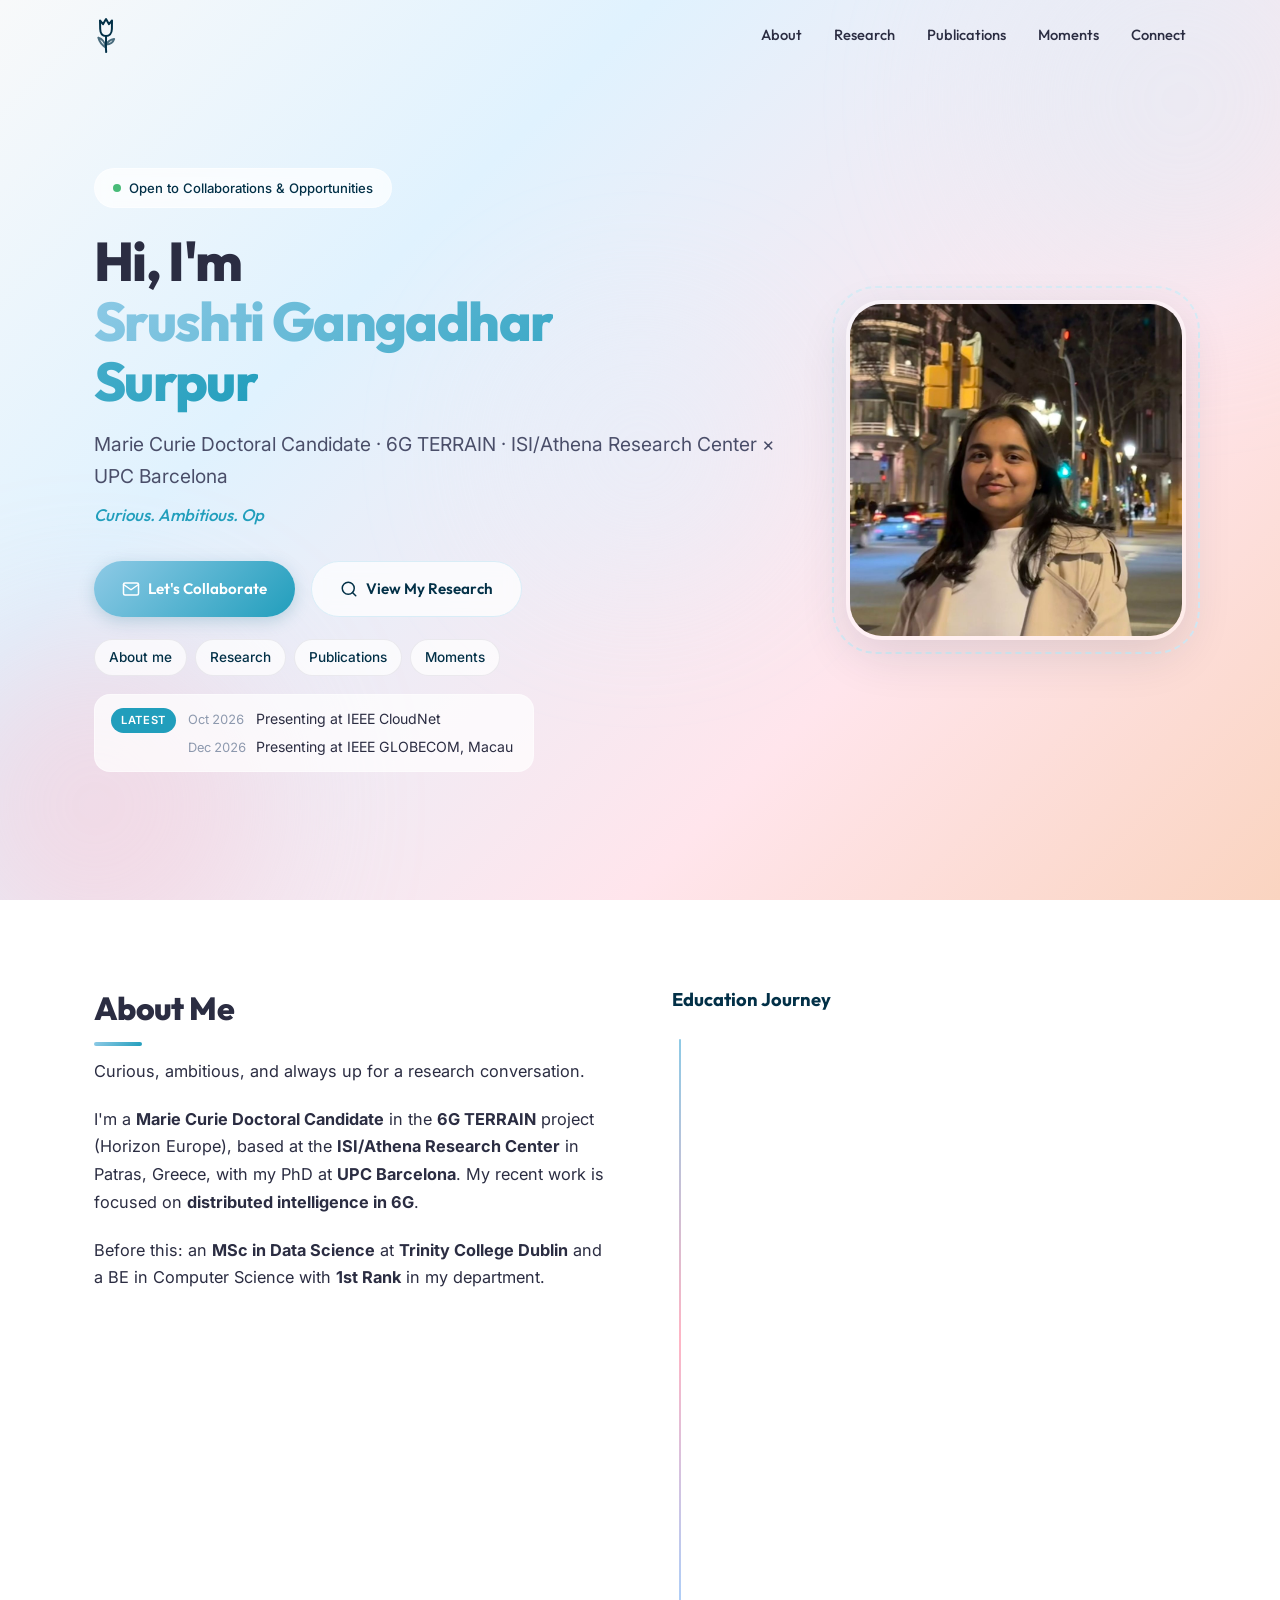
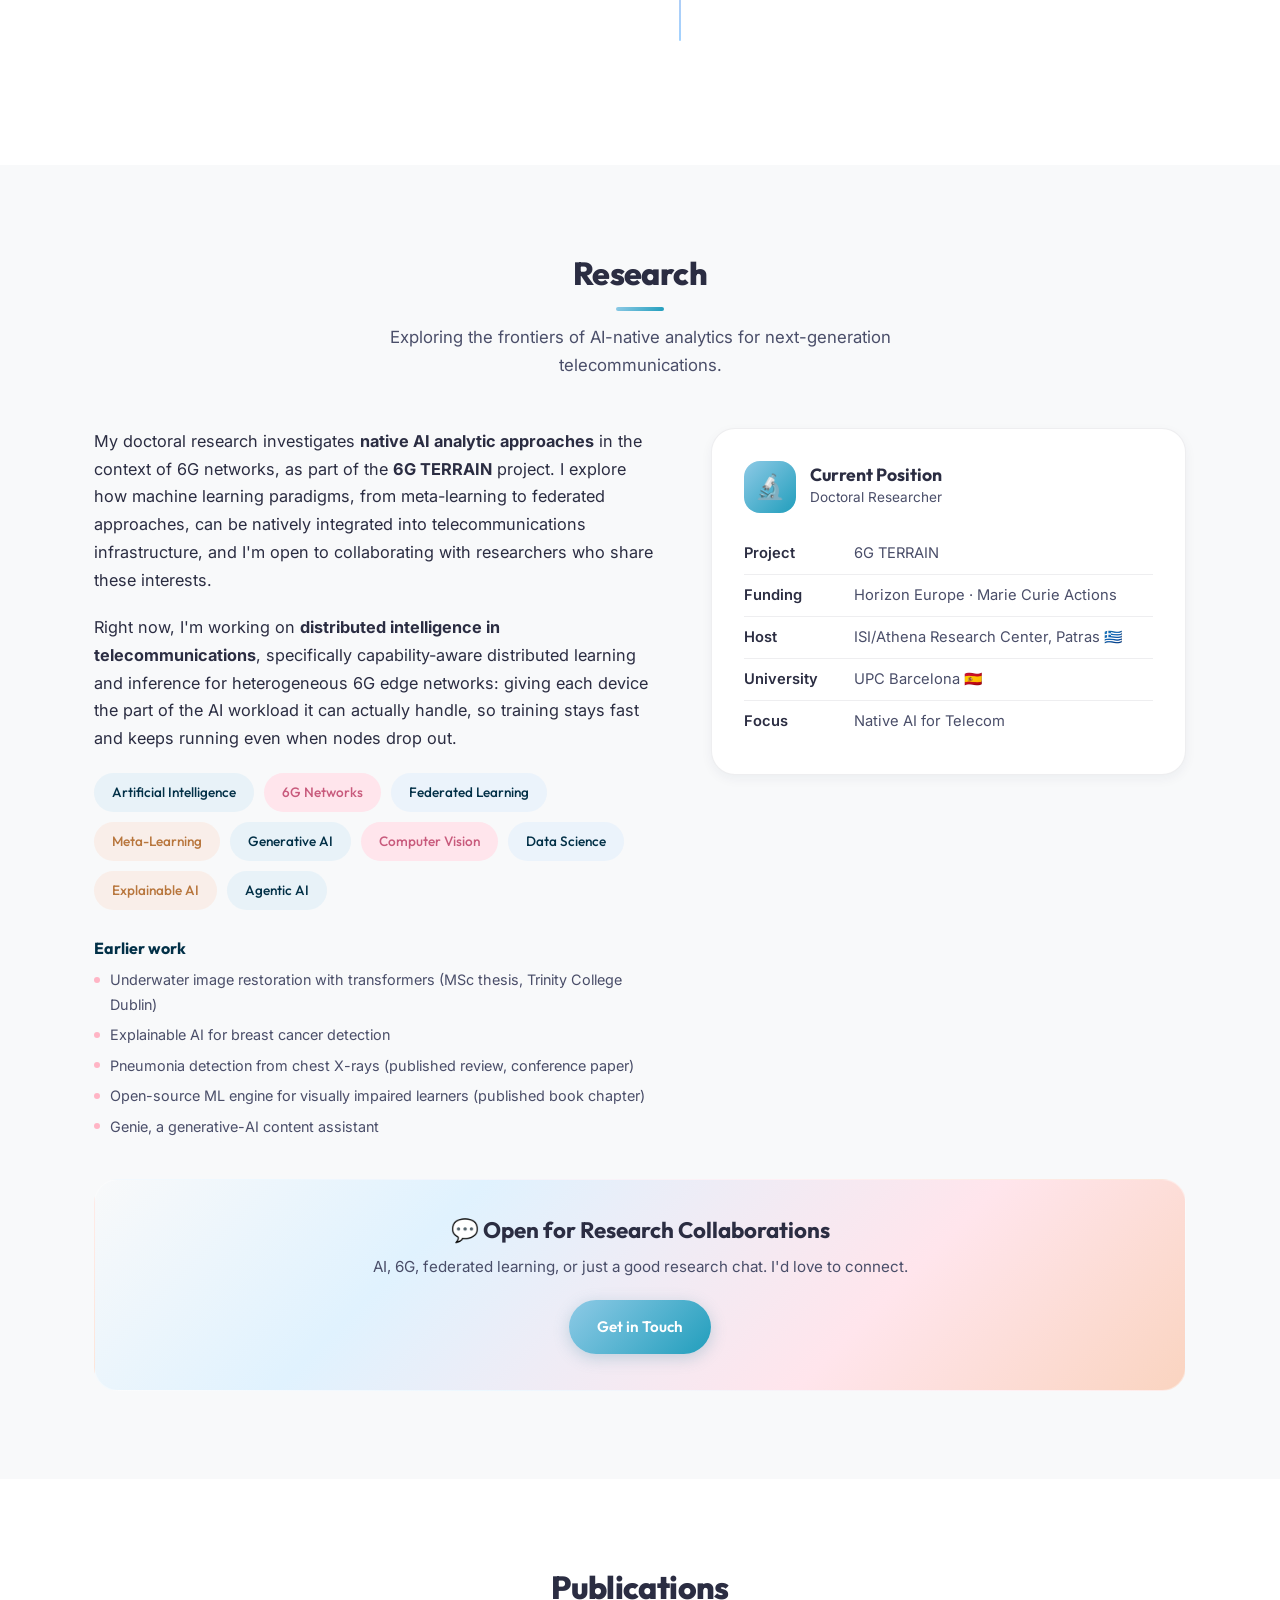
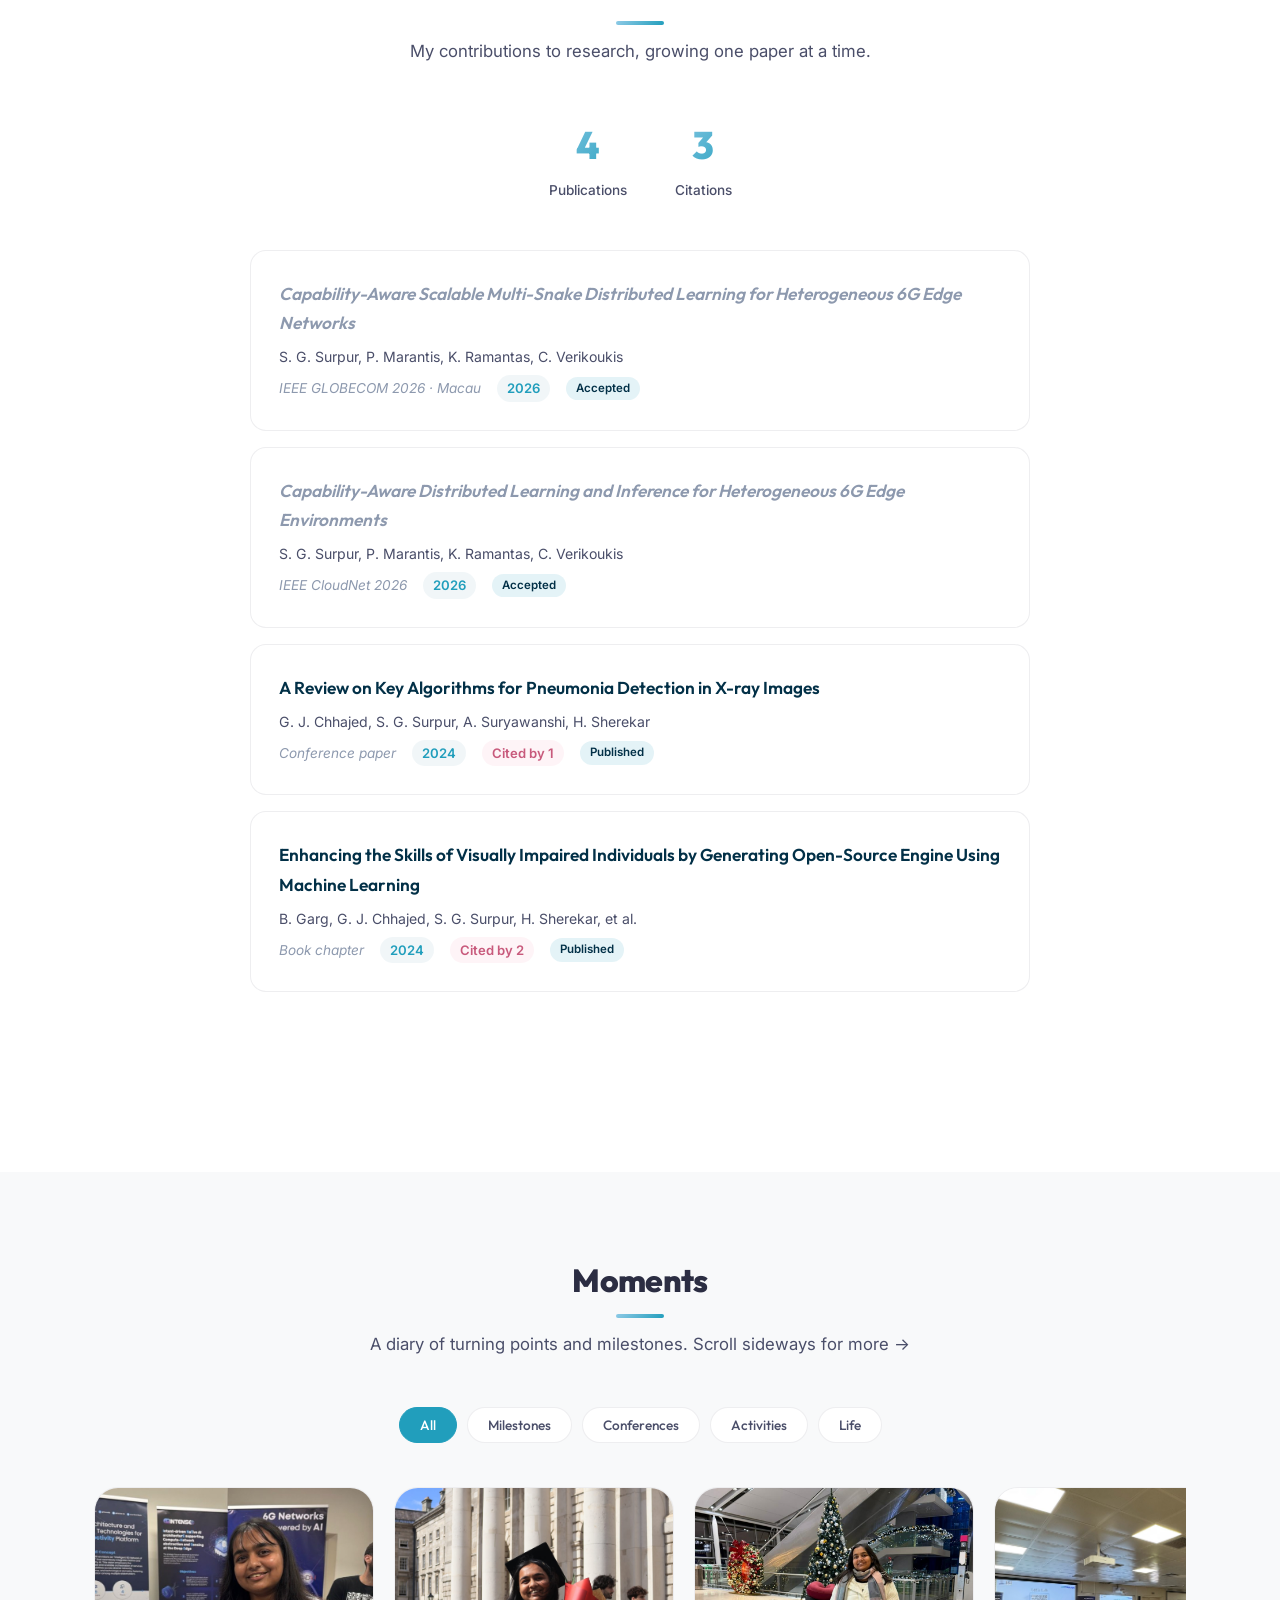
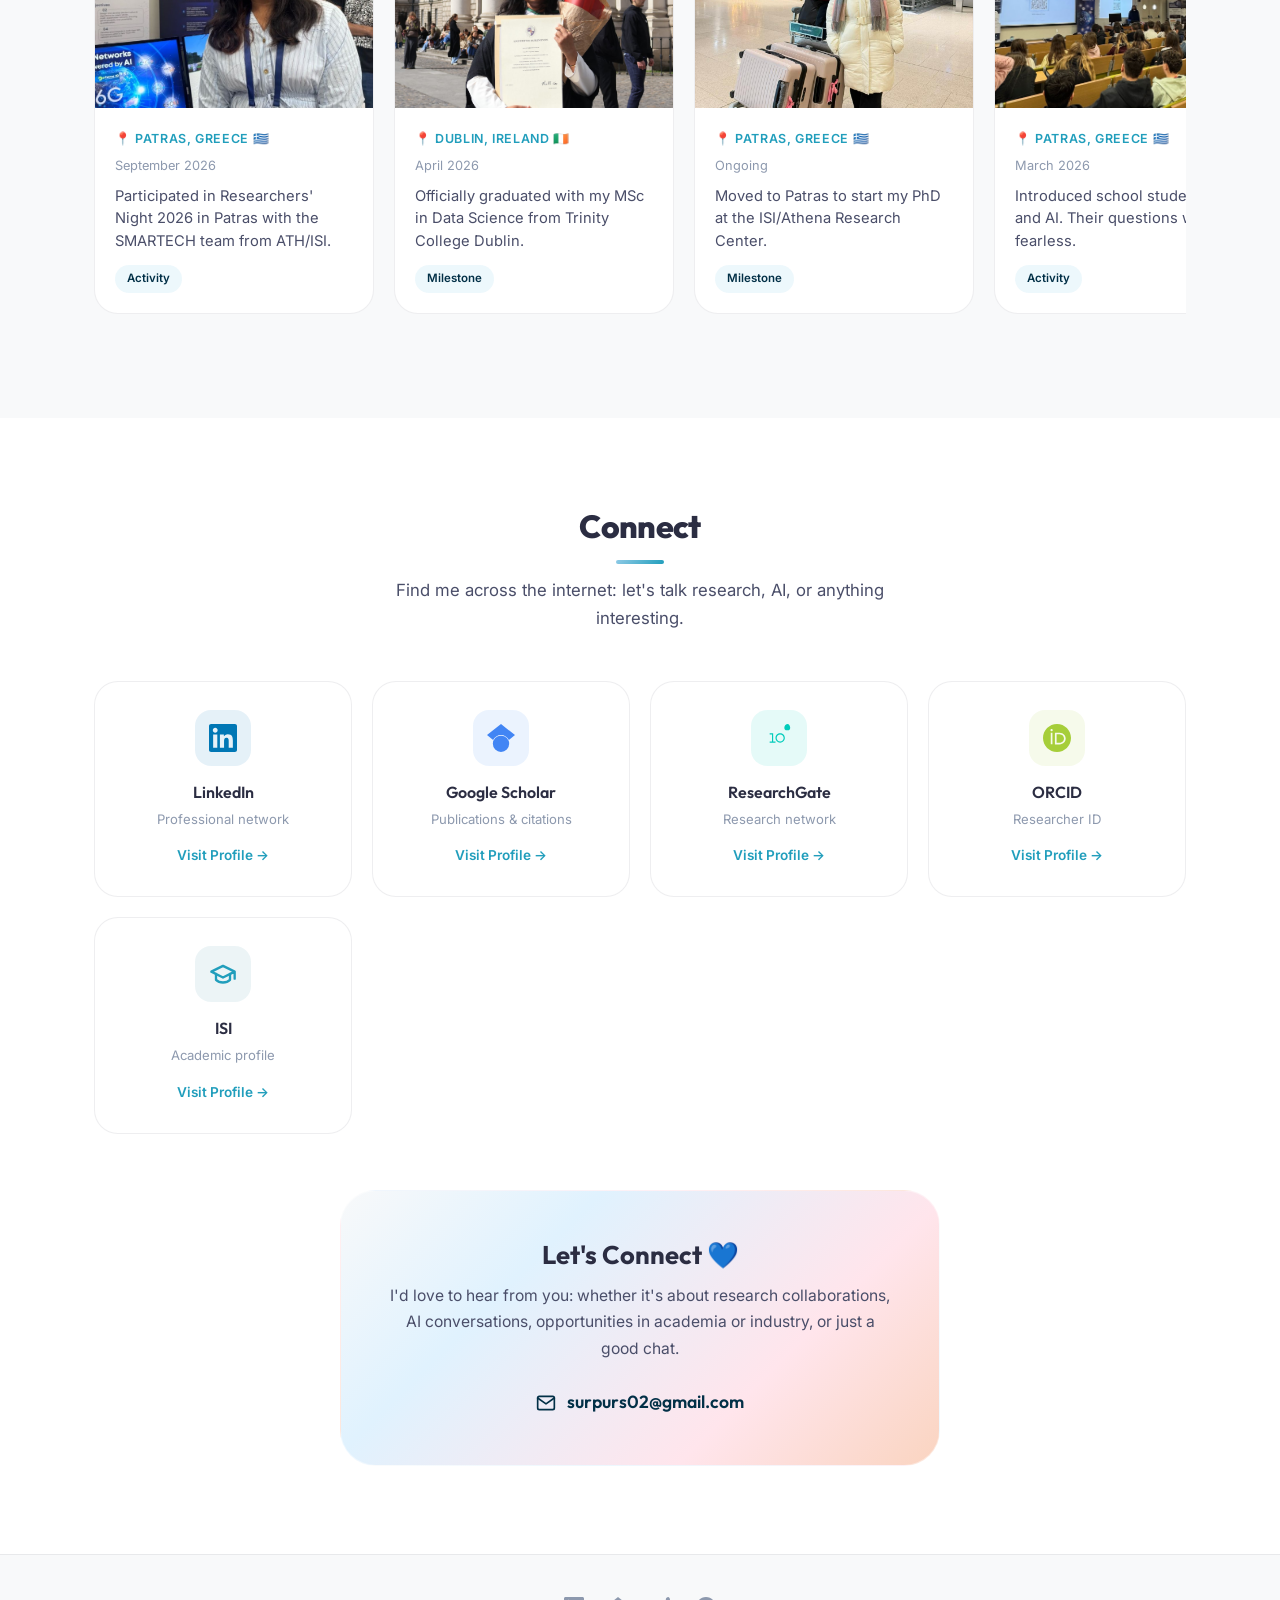
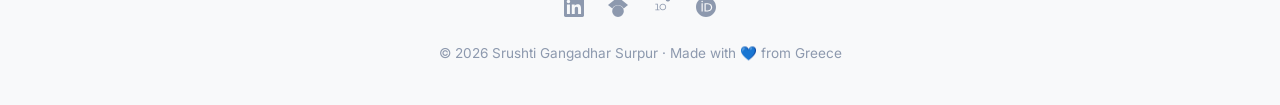
==== commit 50145188: "Swap navbar doodle to a tulip" ====
--- a/index.html
+++ b/index.html
@@ -21,7 +21,7 @@
     href="data:image/svg+xml,<svg xmlns='http://www.w3.org/2000/svg' viewBox='0 0 100 100'><text y='.9em' font-size='90'>🌊</text></svg>">
 
   <!-- Styles -->
-  <link rel="stylesheet" href="css/style.css?v=3">
+  <link rel="stylesheet" href="css/style.css?v=4">
 </head>
 
 <body>
@@ -30,11 +30,12 @@
   <nav class="navbar" id="navbar">
     <div class="container">
       <a href="#hero" class="nav-logo" aria-label="Back to top">
-        <svg class="nav-doodle" viewBox="0 0 48 32" fill="none" stroke="currentColor" stroke-width="2.2"
+        <svg class="nav-doodle" viewBox="4 2 24 38" fill="none" stroke="currentColor" stroke-width="2"
           stroke-linecap="round" stroke-linejoin="round" aria-hidden="true">
-          <path d="M3 22c4-1 6-6 10-6s5 5 9 5 6-9 11-9c4 0 6 3 5 6-1 2-4 2-5 0" />
-          <path d="M4 28c5 1 8-2 13-1s9 2 14 0 9-2 13 0" opacity=".55" />
-          <circle cx="40" cy="7" r="3" />
+          <path d="M10 6.5 10.2 15c.1 4.6 2.6 7 5.8 7s5.8-2.4 5.9-7L22 6.5l-3 3.7-3-5.2-3 5.2z" />
+          <path d="M16 22c.3 5.5-.6 10.5.2 16" />
+          <path d="M16.1 33.5C12.5 31.8 9.5 28 8.3 23.6c3.6 1 6.6 4.6 7.8 9.9" opacity=".7" />
+          <path d="M16.1 30.5c1.6-2.8 4.4-4.9 8-5.5-.9 3.2-3.8 5.4-8 5.5" opacity=".7" />
         </svg>
       </a>
       <ul class="nav-links">
--- a/css/style.css
+++ b/css/style.css
@@ -218,7 +218,7 @@
 }
 
 .nav-doodle {
-  width: 40px;
+  width: 24px;
   height: auto;
   display: block;
   transition: transform var(--dur) var(--ease);
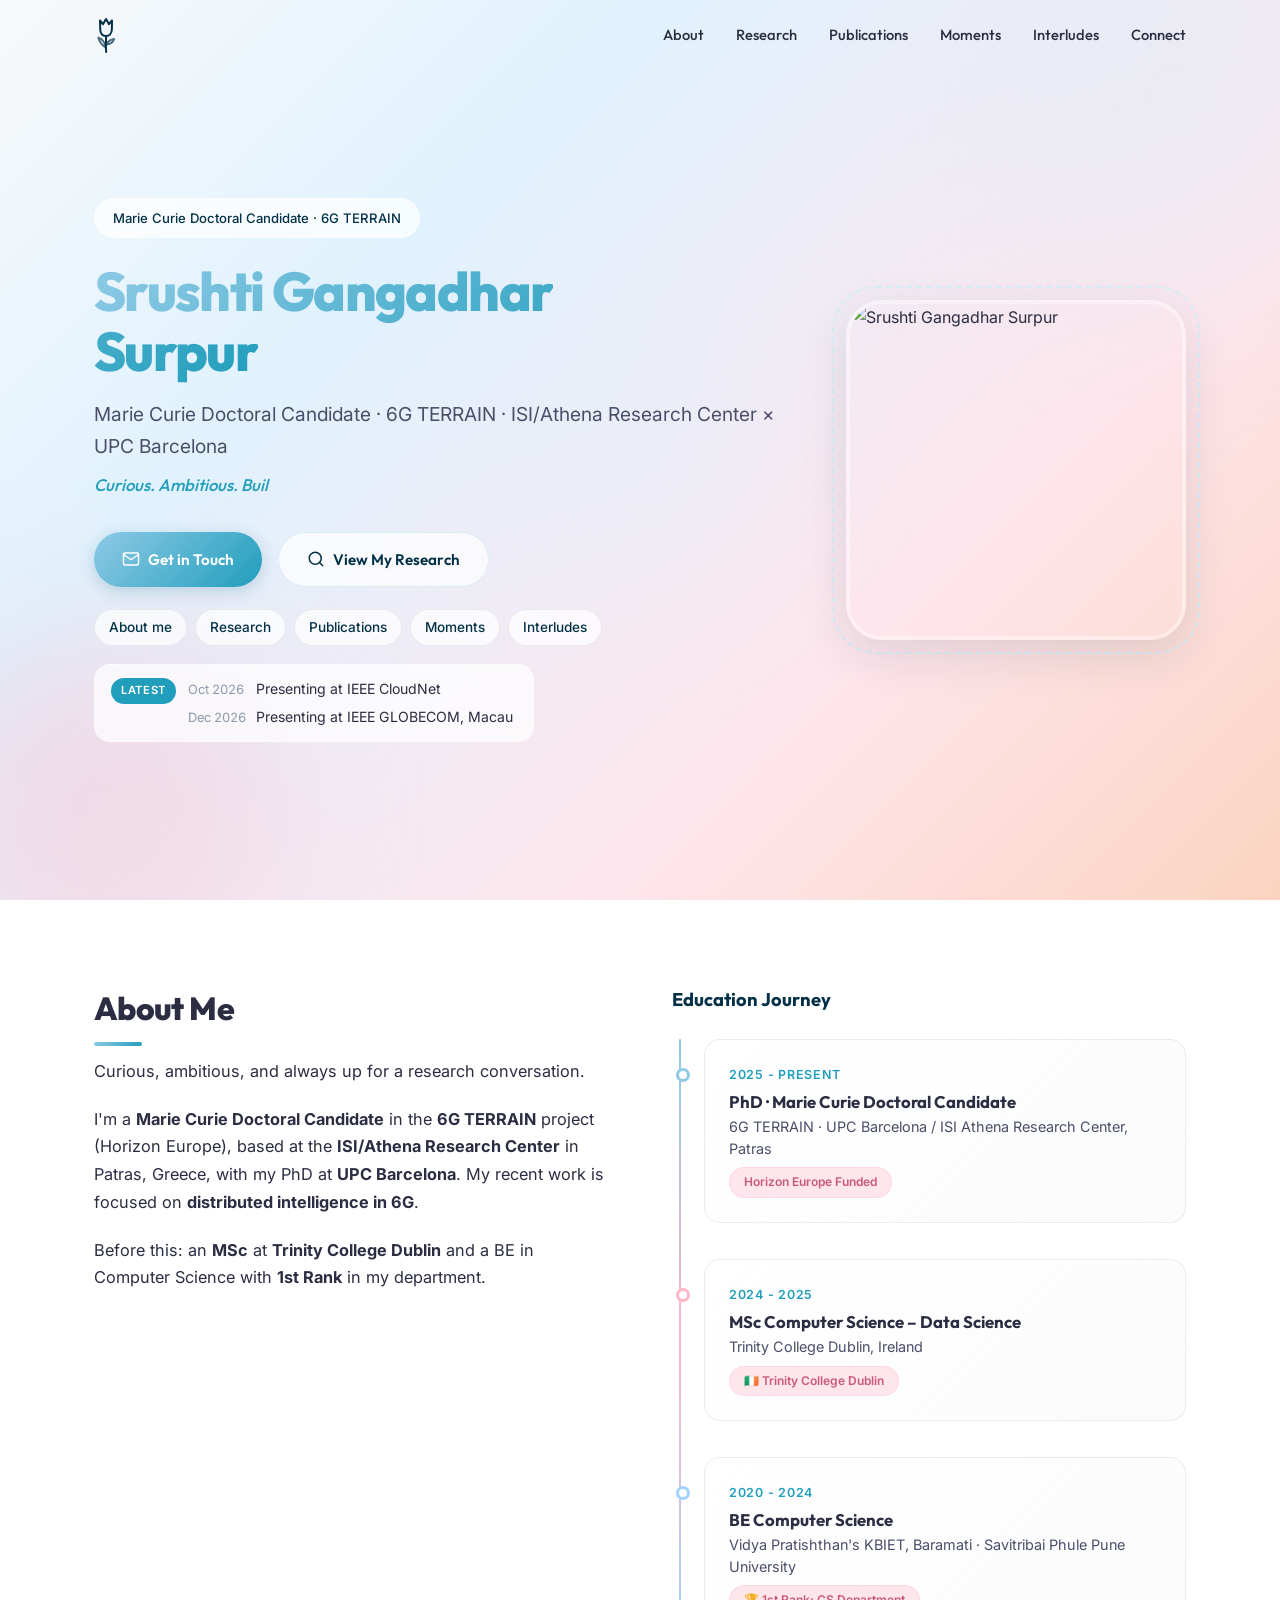
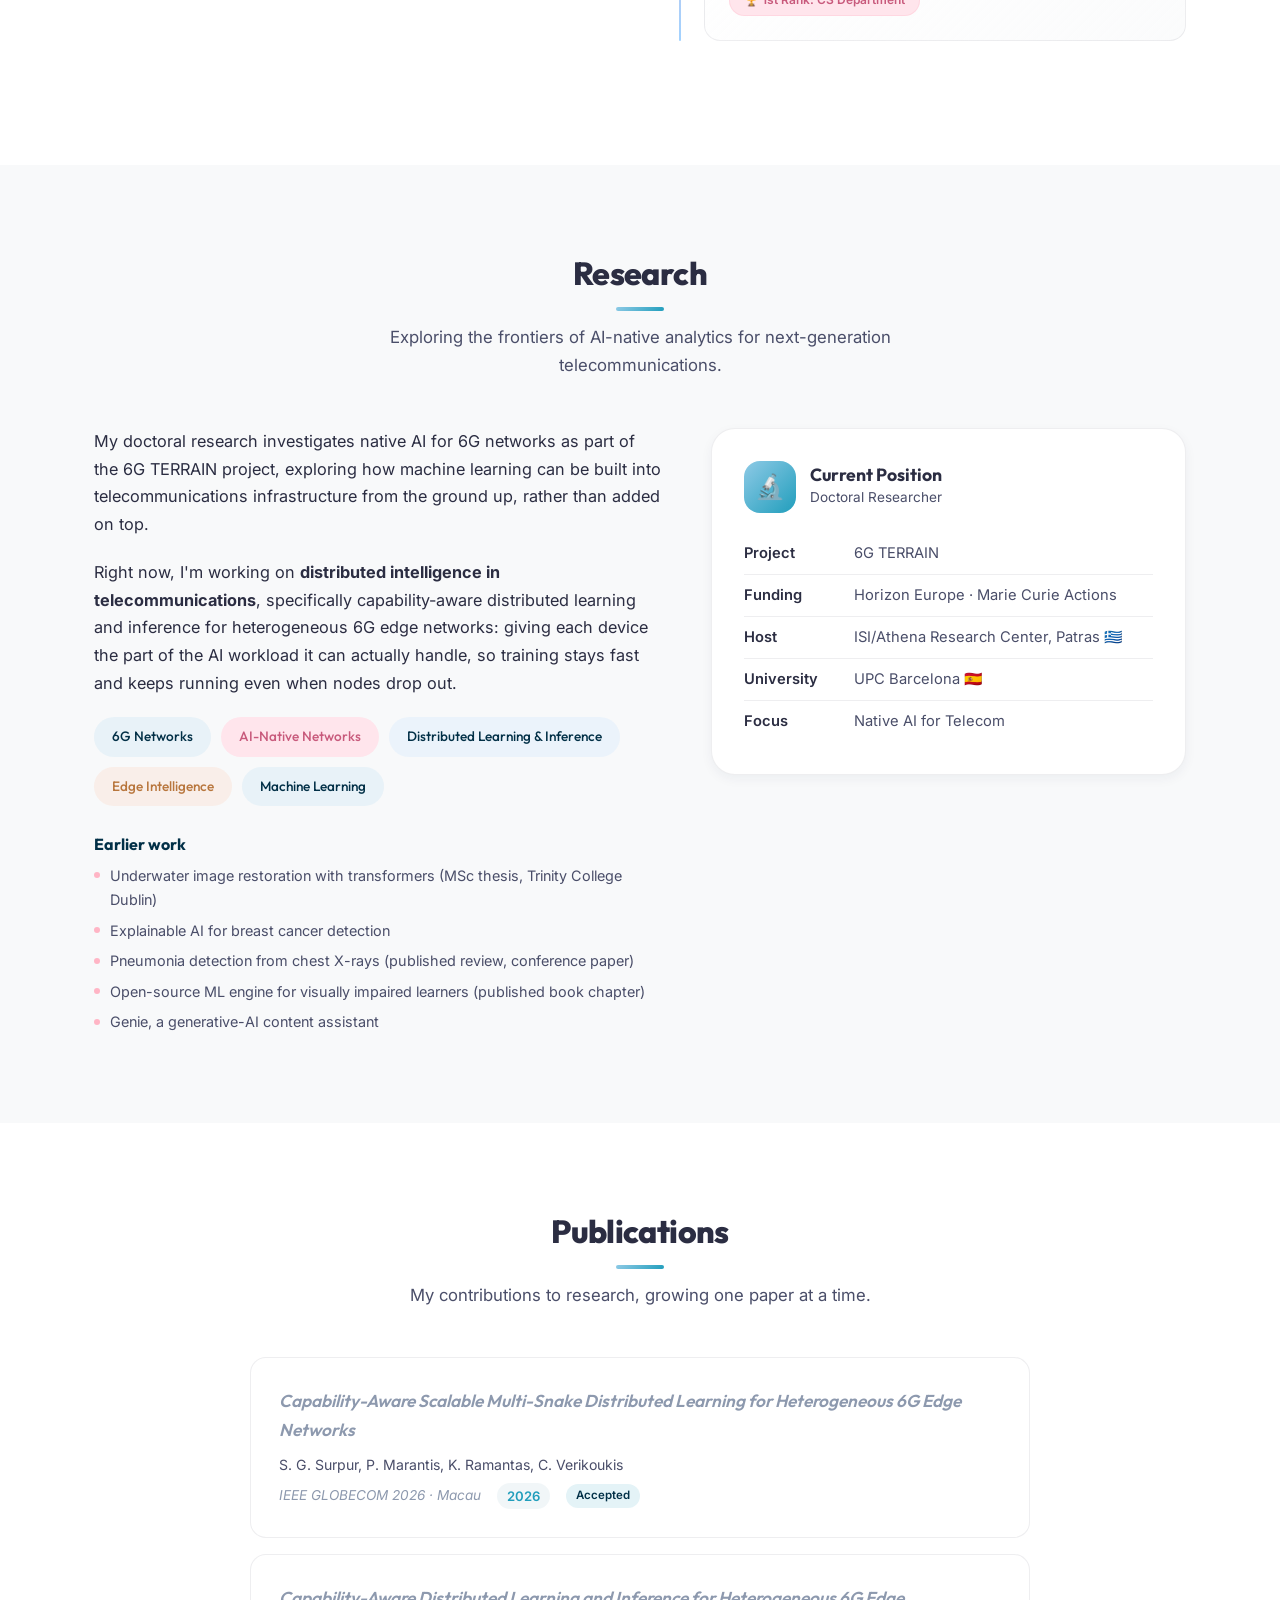
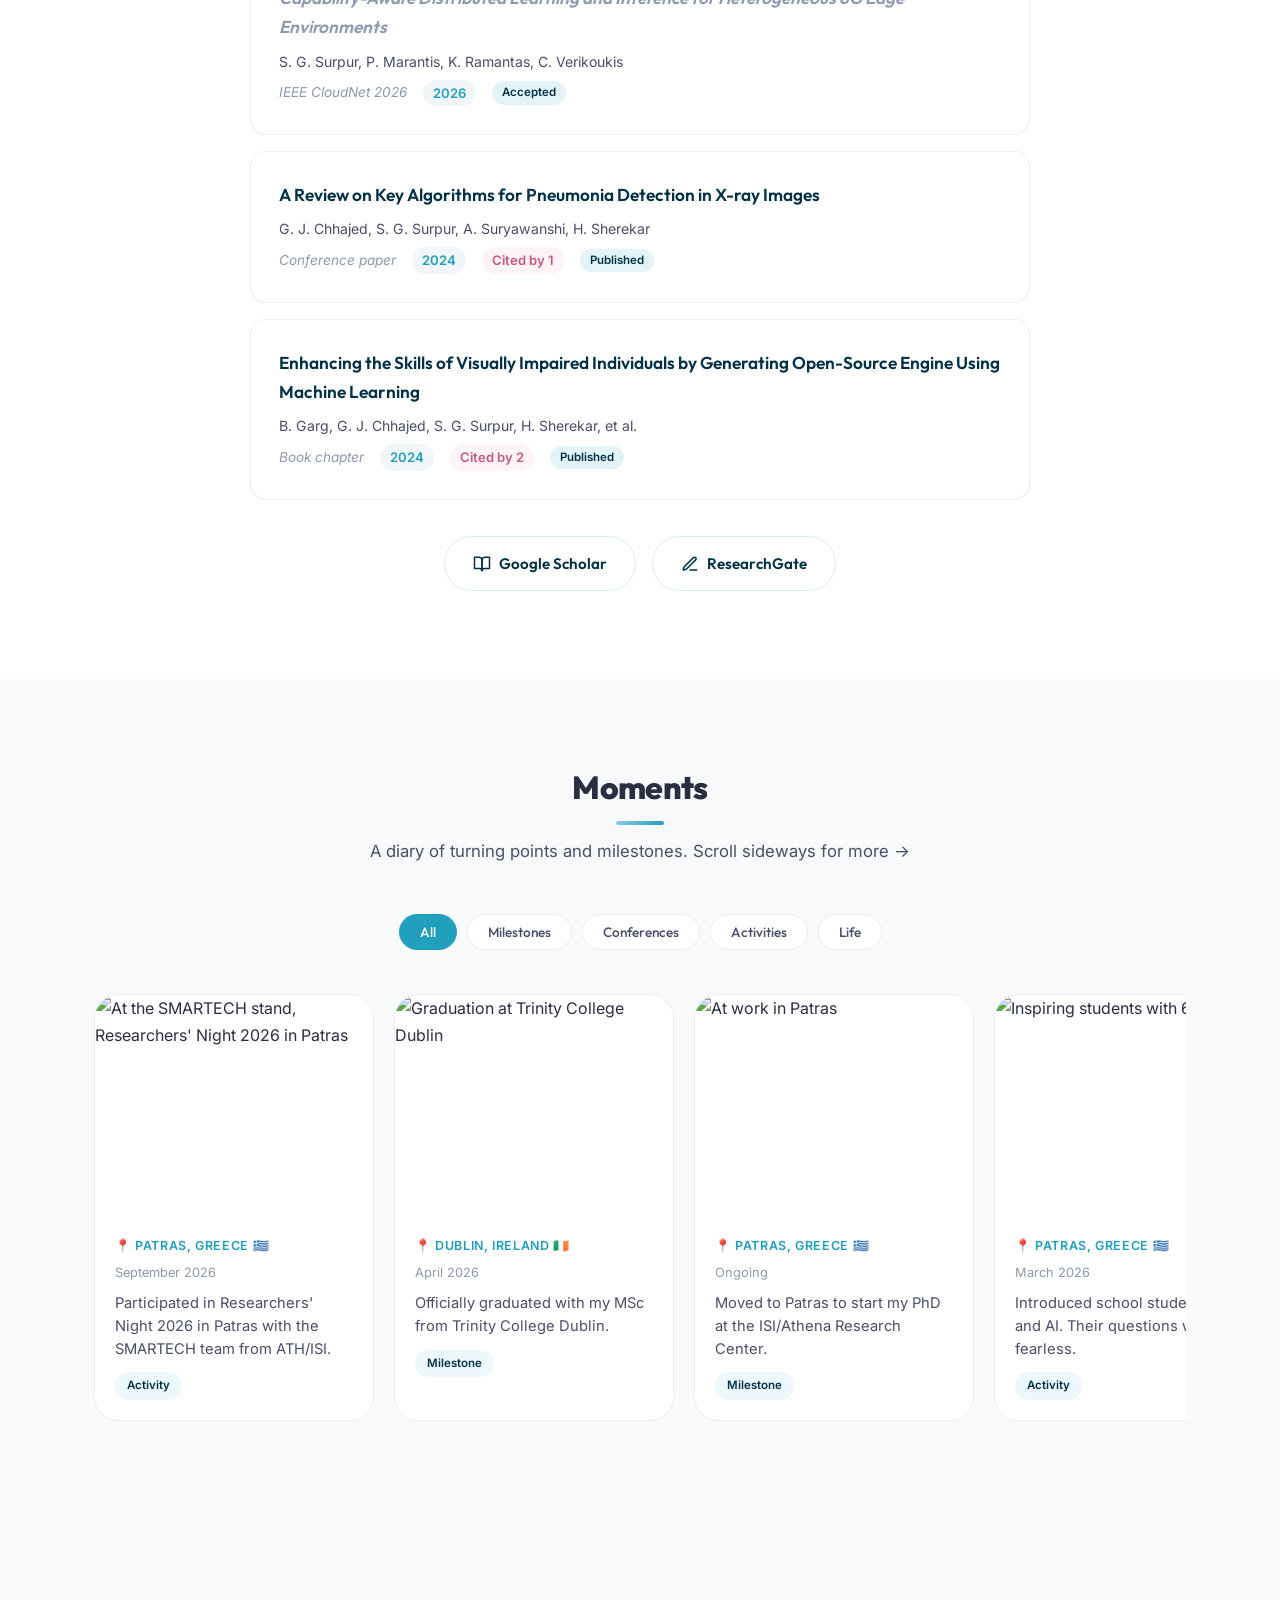
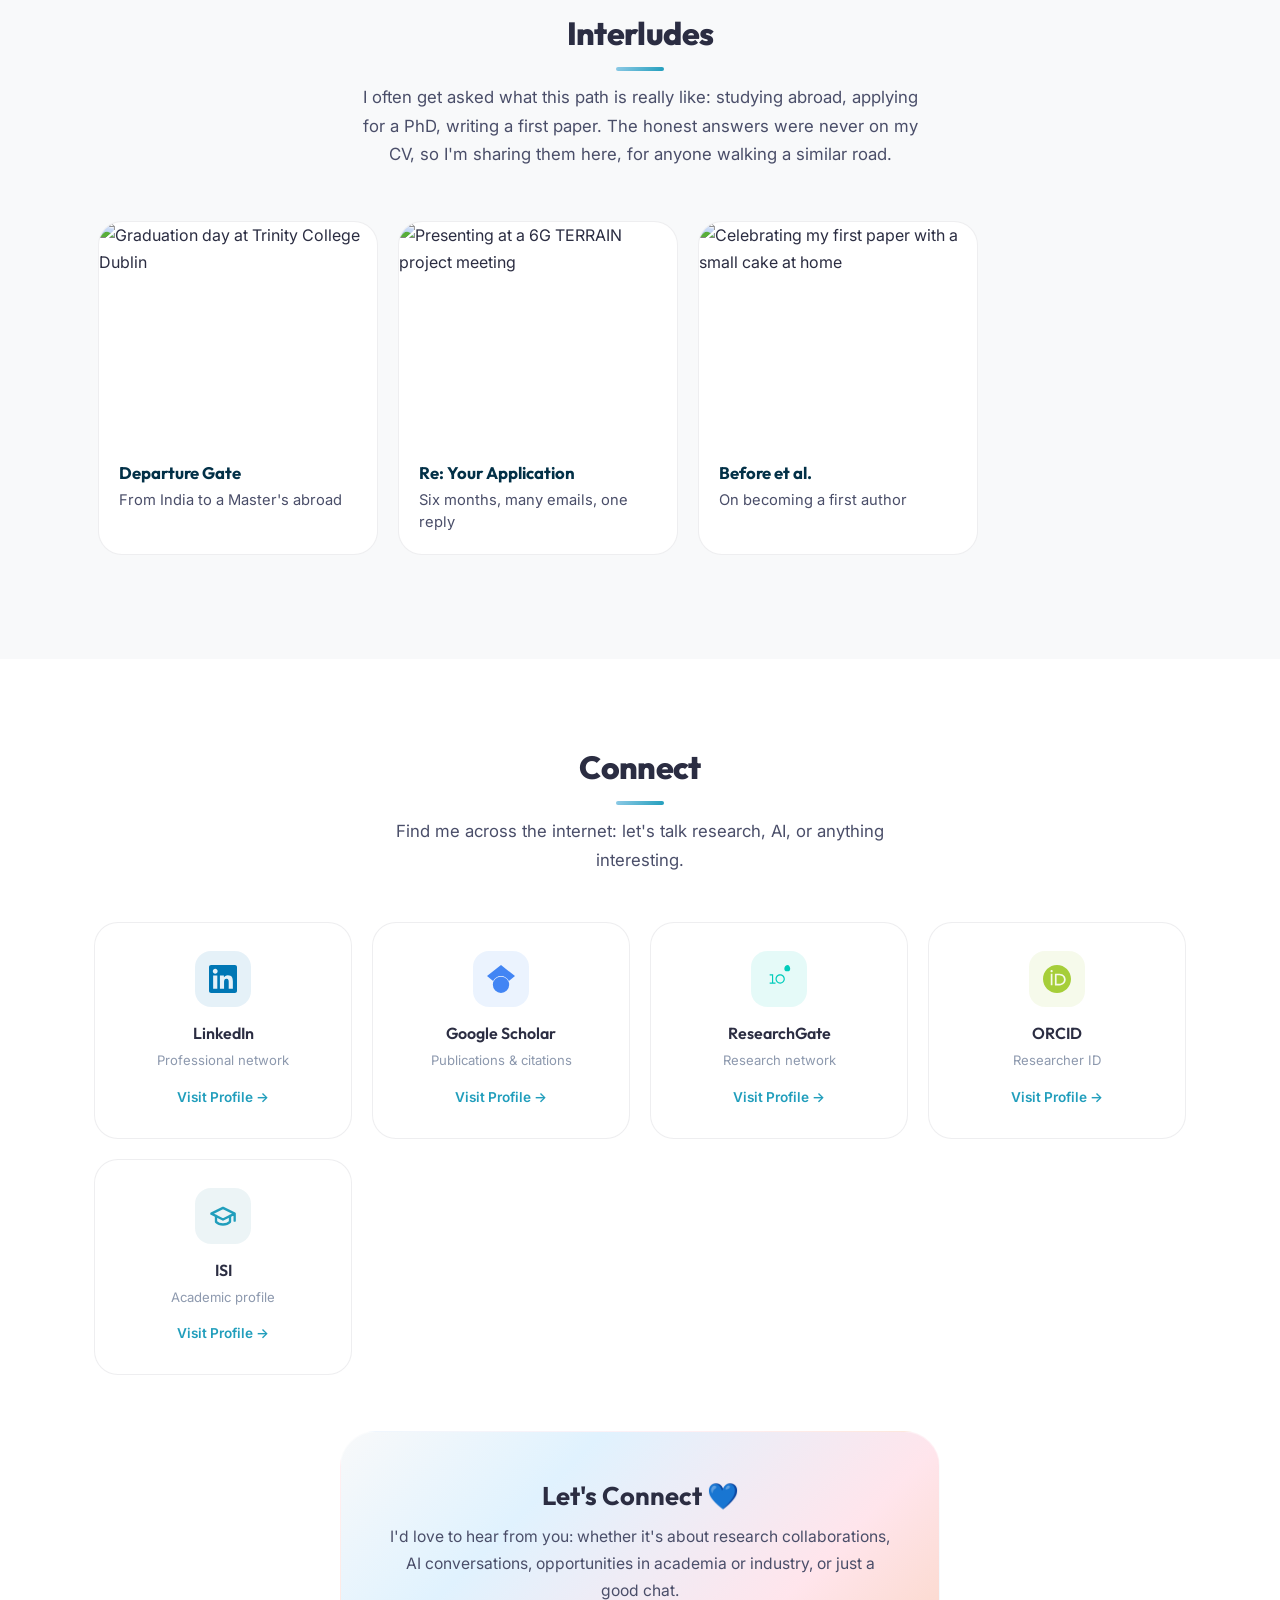
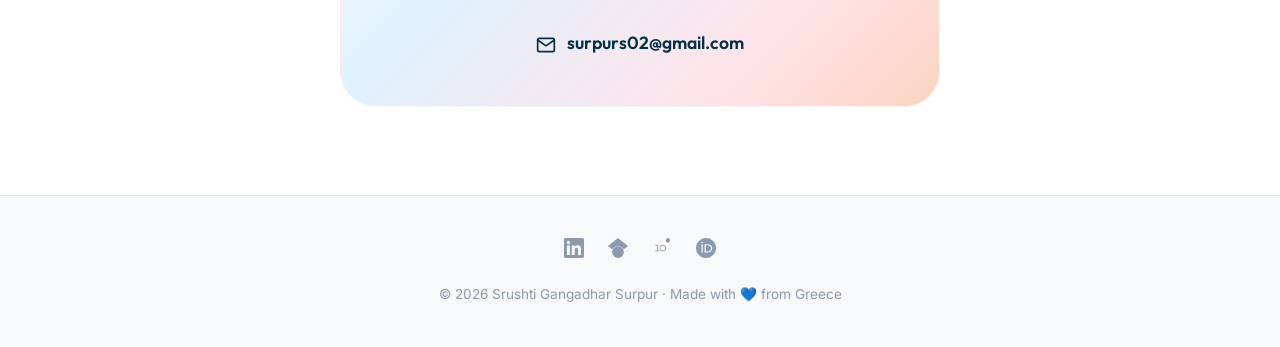
==== commit fed7048f: "Portfolio website Co-Authored-By: Claude Opus 5.5 <noreply@anthropic.com>" ====
--- a/index.html
+++ b/index.html
@@ -6,14 +6,14 @@
   <meta name="viewport" content="width=device-width, initial-scale=1.0">
   <title>Srushti Gangadhar Surpur | Researcher · Marie Curie Doctoral Candidate</title>
   <meta name="description"
-    content="Portfolio of Srushti Gangadhar Surpur, Marie Curie Doctoral Candidate in 6G TERRAIN, Researcher at ISI/Athena Research Center. Open for research collaborations in AI and Telecommunications.">
+    content="Srushti Gangadhar Surpur, Marie Curie Doctoral Candidate in 6G TERRAIN at ISI/Athena Research Center and UPC Barcelona, researching AI-native 6G networks.">
   <meta name="keywords"
     content="Srushti Surpur, researcher, Marie Curie, 6G TERRAIN, AI, telecommunications, portfolio, PhD, UPC Barcelona, Trinity College Dublin">
   <meta name="author" content="Srushti Gangadhar Surpur">
 
   <!-- Open Graph -->
   <meta property="og:title" content="Srushti Gangadhar Surpur | Researcher">
-  <meta property="og:description" content="Marie Curie Doctoral Candidate · 6G TERRAIN · AI for Telecommunications">
+  <meta property="og:description" content="Srushti Gangadhar Surpur, Marie Curie Doctoral Candidate in 6G TERRAIN at ISI/Athena Research Center and UPC Barcelona, researching AI-native 6G networks.">
   <meta property="og:type" content="website">
 
   <!-- Favicon (placeholder: replace with your own) -->
@@ -21,7 +21,7 @@
     href="data:image/svg+xml,<svg xmlns='http://www.w3.org/2000/svg' viewBox='0 0 100 100'><text y='.9em' font-size='90'>🌊</text></svg>">
 
   <!-- Styles -->
-  <link rel="stylesheet" href="css/style.css?v=4">
+  <link rel="stylesheet" href="css/style.css?v=8">
 </head>
 
 <body>
@@ -43,6 +43,7 @@
         <li><a href="#research">Research</a></li>
         <li><a href="#publications">Publications</a></li>
         <li><a href="#moments">Moments</a></li>
+        <li><a href="#interludes">Interludes</a></li>
         <li><a href="#connect">Connect</a></li>
       </ul>
       <button class="nav-toggle" aria-label="Toggle navigation">
@@ -60,6 +61,7 @@
     <a href="#research">Research</a>
     <a href="#publications">Publications</a>
     <a href="#moments">Moments</a>
+    <a href="#interludes">Interludes</a>
     <a href="#connect">Connect</a>
   </div>
 
@@ -72,17 +74,15 @@
     <div class="container">
       <div class="hero-content">
         <div class="hero-badge">
-          <span class="dot"></span>
-          Open to Collaborations & Opportunities
+          Marie Curie Doctoral Candidate · 6G TERRAIN
         </div>
         <h1>
-          Hi, I'm<br>
           <span class="gradient-text">Srushti Gangadhar<br>Surpur</span>
         </h1>
         <p class="hero-subtitle">
           Marie Curie Doctoral Candidate · 6G TERRAIN · ISI/Athena Research Center × UPC Barcelona
         </p>
-        <p class="hero-tagline">Curious. Ambitious. Open to Collaborate.</p>
+        <p class="hero-tagline">Curious. Ambitious. Building AI for 6G.</p>
         <div class="hero-cta">
           <a href="#connect" class="btn btn-primary">
             <svg width="18" height="18" viewBox="0 0 24 24" fill="none" stroke="currentColor" stroke-width="2"
@@ -90,7 +90,7 @@
               <path d="M4 4h16c1.1 0 2 .9 2 2v12c0 1.1-.9 2-2 2H4c-1.1 0-2-.9-2-2V6c0-1.1.9-2 2-2z" />
               <polyline points="22,6 12,13 2,6" />
             </svg>
-            Let's Collaborate
+            Get in Touch
           </a>
           <a href="#research" class="btn btn-secondary">
             <svg width="18" height="18" viewBox="0 0 24 24" fill="none" stroke="currentColor" stroke-width="2"
@@ -106,6 +106,7 @@
           <a href="#research">Research</a>
           <a href="#publications">Publications</a>
           <a href="#moments">Moments</a>
+          <a href="#interludes">Interludes</a>
         </nav>
         <div class="hero-news">
           <span class="hero-news-label">Latest</span>
@@ -119,7 +120,7 @@
       <div class="hero-image">
         <div class="hero-image-wrapper">
           <!-- Replace src with your actual photo -->
-          <img src="assets/images/Srushti.jpeg" alt="Srushti Gangadhar Surpur" id="hero-photo">
+          <img draggable="false" src="https://res.cloudinary.com/t9r3ci4z/image/upload/v1791821808/portfolio/Srushti.jpg" alt="Srushti Gangadhar Surpur" id="hero-photo">
         </div>
       </div>
     </div>
@@ -138,7 +139,7 @@
           PhD at <strong>UPC Barcelona</strong>. My recent work is focused on <strong>distributed intelligence in 6G</strong>.
         </p>
         <p>
-          Before this: an <strong>MSc in Data Science</strong> at <strong>Trinity College Dublin</strong> and a
+          Before this: an <strong>MSc</strong> at <strong>Trinity College Dublin</strong> and a
           BE in Computer Science with <strong>1st Rank</strong> in my department.
         </p>
 
@@ -159,7 +160,7 @@
 
           <div class="timeline-item">
             <div class="timeline-date">2024 - 2025</div>
-            <h4>MSc Computer Science · Data Science</h4>
+            <h4>MSc Computer Science – Data Science</h4>
             <p>Trinity College Dublin, Ireland</p>
             <span class="timeline-highlight">🇮🇪 Trinity College Dublin</span>
           </div>
@@ -187,10 +188,9 @@
       <div class="research-content">
         <div class="research-text reveal">
           <p>
-            My doctoral research investigates <strong>native AI analytic approaches</strong> in the
-            context of 6G networks, as part of the <strong>6G TERRAIN</strong> project. I explore how machine
-            learning paradigms, from meta-learning to federated approaches, can be natively integrated into
-            telecommunications infrastructure, and I'm open to collaborating with researchers who share these interests.
+            My doctoral research investigates native AI for 6G networks as part of the 6G TERRAIN project,
+            exploring how machine learning can be built into telecommunications infrastructure from the ground up,
+            rather than added on top.
           </p>
           <p>
             Right now, I'm working on <strong>distributed intelligence in telecommunications</strong>, specifically
@@ -200,15 +200,11 @@
           </p>
 
           <div class="research-interests">
-            <span class="tag tag-sky">Artificial Intelligence</span>
-            <span class="tag tag-blush">6G Networks</span>
-            <span class="tag tag-lavender">Federated Learning</span>
-            <span class="tag tag-peach">Meta-Learning</span>
-            <span class="tag tag-sky">Generative AI</span>
-            <span class="tag tag-blush">Computer Vision</span>
-            <span class="tag tag-lavender">Data Science</span>
-            <span class="tag tag-peach">Explainable AI</span>
-            <span class="tag tag-sky">Agentic AI</span>
+            <span class="tag tag-sky">6G Networks</span>
+            <span class="tag tag-blush">AI-Native Networks</span>
+            <span class="tag tag-lavender">Distributed Learning &amp; Inference</span>
+            <span class="tag tag-peach">Edge Intelligence</span>
+            <span class="tag tag-sky">Machine Learning</span>
           </div>
 
           <h3 class="earlier-title">Earlier work</h3>
@@ -240,12 +236,6 @@
           </div>
         </div>
       </div>
-
-      <div class="collab-cta reveal">
-        <h3>💬 Open for Research Collaborations</h3>
-        <p>AI, 6G, federated learning, or just a good research chat. I'd love to connect.</p>
-        <a href="#connect" class="btn btn-primary">Get in Touch</a>
-      </div>
     </div>
   </section>
 
@@ -257,19 +247,55 @@
         <p class="section-subtitle">My contributions to research, growing one paper at a time.</p>
       </div>
 
-      <div class="pub-stats reveal">
-        <div class="pub-stat">
-          <div class="pub-stat-number" id="pub-count">0</div>
-          <div class="pub-stat-label">Publications</div>
-        </div>
-        <div class="pub-stat">
-          <div class="pub-stat-number" id="cite-count">0</div>
-          <div class="pub-stat-label">Citations</div>
-        </div>
-      </div>
-
       <div class="pub-list" id="pub-list">
-        <!-- Loaded dynamically from publications.json -->
+        <!--
+          📄 PUBLICATIONS
+          Each publication is one <div class="pub-card reveal"> ... </div> block below.
+          - Title with a link: <a href="LINK" class="pub-card-title" target="_blank" rel="noopener">Title</a>
+          - Title without a link yet: <span class="pub-card-title is-soon">Title</span>
+          - Only include <span class="pub-citations"> when the paper has citations.
+        -->
+        <div class="pub-card reveal">
+          <span class="pub-card-title is-soon">Capability-Aware Scalable Multi-Snake Distributed Learning for Heterogeneous 6G Edge Networks</span>
+          <p class="pub-card-authors">S. G. Surpur, P. Marantis, K. Ramantas, C. Verikoukis</p>
+          <div class="pub-card-meta">
+            <span class="pub-venue">IEEE GLOBECOM 2026 · Macau</span>
+            <span class="pub-year">2026</span>
+            <span class="pub-status">Accepted</span>
+          </div>
+        </div>
+
+        <div class="pub-card reveal">
+          <span class="pub-card-title is-soon">Capability-Aware Distributed Learning and Inference for Heterogeneous 6G Edge Environments</span>
+          <p class="pub-card-authors">S. G. Surpur, P. Marantis, K. Ramantas, C. Verikoukis</p>
+          <div class="pub-card-meta">
+            <span class="pub-venue">IEEE CloudNet 2026</span>
+            <span class="pub-year">2026</span>
+            <span class="pub-status">Accepted</span>
+          </div>
+        </div>
+
+        <div class="pub-card reveal">
+          <a href="https://scholar.google.com/citations?view_op=view_citation&amp;hl=en&amp;user=vP-rypcAAAAJ&amp;citation_for_view=vP-rypcAAAAJ:u-x6o8ySG0sC" class="pub-card-title" target="_blank" rel="noopener">A Review on Key Algorithms for Pneumonia Detection in X-ray Images</a>
+          <p class="pub-card-authors">G. J. Chhajed, S. G. Surpur, A. Suryawanshi, H. Sherekar</p>
+          <div class="pub-card-meta">
+            <span class="pub-venue">Conference paper</span>
+            <span class="pub-year">2024</span>
+            <span class="pub-citations">Cited by 1</span>
+            <span class="pub-status">Published</span>
+          </div>
+        </div>
+
+        <div class="pub-card reveal">
+          <a href="https://scholar.google.com/citations?view_op=view_citation&amp;hl=en&amp;user=vP-rypcAAAAJ&amp;citation_for_view=vP-rypcAAAAJ:u5HHmVD_uO8C" class="pub-card-title" target="_blank" rel="noopener">Enhancing the Skills of Visually Impaired Individuals by Generating Open-Source Engine Using Machine Learning</a>
+          <p class="pub-card-authors">B. Garg, G. J. Chhajed, S. G. Surpur, H. Sherekar, et al.</p>
+          <div class="pub-card-meta">
+            <span class="pub-venue">Book chapter</span>
+            <span class="pub-year">2024</span>
+            <span class="pub-citations">Cited by 2</span>
+            <span class="pub-status">Published</span>
+          </div>
+        </div>
       </div>
 
       <div class="pub-profiles reveal">
@@ -315,7 +341,7 @@
         <!-- Moment: Researchers' Night 2026 -->
         <div class="moment-card reveal" data-category="activity">
           <div style="overflow:hidden; height: 220px;">
-            <img class="moment-card-img" src="assets/images/researchers-night.jpeg" alt="At the SMARTECH stand, Researchers' Night 2026 in Patras" style="object-position: 60% 30%;">
+            <img draggable="false" class="moment-card-img" src="https://res.cloudinary.com/t9r3ci4z/image/upload/v1791821813/portfolio/researchers-night.jpg" alt="At the SMARTECH stand, Researchers' Night 2026 in Patras" style="object-position: 60% 30%;">
           </div>
           <div class="moment-card-body">
             <p class="moment-card-location">📍 Patras, Greece 🇬🇷</p>
@@ -327,12 +353,12 @@
         <!-- Moment: Graduation Trinity College Dublin -->
         <div class="moment-card reveal" data-category="milestone">
           <div style=" overflow:hidden; height: 220px;">
-            <img class="moment-card-img" src="assets/images/graduation.jpeg" alt="Graduation at Trinity College Dublin">
+            <img draggable="false" class="moment-card-img" src="https://res.cloudinary.com/t9r3ci4z/image/upload/v1791821811/portfolio/graduation.jpg" alt="Graduation at Trinity College Dublin">
           </div>
           <div class="moment-card-body">
             <p class="moment-card-location">📍 Dublin, Ireland 🇮🇪</p>
             <p class="moment-card-date">April 2026</p>
-            <p class="moment-card-note">Officially graduated with my MSc in Data Science from Trinity College Dublin.</p>
+            <p class="moment-card-note">Officially graduated with my MSc from Trinity College Dublin.</p>
             <span class="moment-card-tag">Milestone</span>
           </div>
         </div>
@@ -341,7 +367,7 @@
         <!-- Moment 1: Patras (Newest/Ongoing) -->
         <div class="moment-card reveal" data-category="milestone">
           <div style="overflow:hidden; height: 220px;">
-            <img class="moment-card-img" src="assets/images/Patras.jpeg" alt="At work in Patras">
+            <img draggable="false" class="moment-card-img" src="https://res.cloudinary.com/t9r3ci4z/image/upload/v1791821807/portfolio/Patras.jpg" alt="At work in Patras">
           </div>
           <div class="moment-card-body">
             <p class="moment-card-location">📍 Patras, Greece 🇬🇷</p>
@@ -353,7 +379,7 @@
         <!-- Moment: Inspiring the Next Generation -->
         <div class="moment-card reveal" data-category="activity">
           <div style="overflow:hidden; height: 220px;">
-            <img class="moment-card-img" src="assets/images/school.jpeg" alt="Inspiring students with 6G and AI">
+            <img draggable="false" class="moment-card-img" src="https://res.cloudinary.com/t9r3ci4z/image/upload/v1791821814/portfolio/school.jpg" alt="Inspiring students with 6G and AI">
           </div>
           <div class="moment-card-body">
             <p class="moment-card-location">📍 Patras, Greece 🇬🇷</p>
@@ -366,7 +392,7 @@
         <!-- Moment 2: Patras IQ (Activity) -->
         <div class="moment-card reveal" data-category="activity">
           <div style="overflow:hidden; height: 220px;">
-            <img class="moment-card-img" src="assets/images/patrasiq.jpeg" alt="Patras IQ Exhibition">
+            <img draggable="false" class="moment-card-img" src="https://res.cloudinary.com/t9r3ci4z/image/upload/v1791821812/portfolio/patrasiq.jpg" alt="Patras IQ Exhibition">
           </div>
           <div class="moment-card-body">
             <p class="moment-card-location">📍 Patras, Greece 🇬🇷</p>
@@ -379,7 +405,7 @@
         <!-- Moment 3: Barcelona (Activity) -->
         <div class="moment-card reveal" data-category="activity">
           <div style="overflow:hidden; height: 220px;">
-            <img class="moment-card-img" src="assets/images/Barca.jpeg" alt="Barcelona meeting">
+            <img draggable="false" class="moment-card-img" src="https://res.cloudinary.com/t9r3ci4z/image/upload/v1791821805/portfolio/Barca.jpg" alt="Barcelona meeting">
           </div>
           <div class="moment-card-body">
             <p class="moment-card-location">📍 Barcelona, Spain 🇪🇸</p>
@@ -393,7 +419,7 @@
         <!-- Moment 4: Dublin -->
         <div class="moment-card reveal" data-category="milestone">
           <div style="overflow:hidden; height: 220px;">
-            <img class="moment-card-img" src="assets/images/Srushti1.jpeg" alt="Trinity College Dublin">
+            <img draggable="false" class="moment-card-img" src="https://res.cloudinary.com/t9r3ci4z/image/upload/v1791821808/portfolio/Srushti1.jpg" alt="Trinity College Dublin">
           </div>
           <div class="moment-card-body">
             <p class="moment-card-location">📍 Dublin, Ireland 🇮🇪</p>
@@ -406,7 +432,7 @@
         <!-- Moment 5: Baramati -->
         <div class="moment-card reveal" data-category="milestone">
           <div style="overflow:hidden; height: 220px;">
-            <img class="moment-card-img" src="assets/images/BMT.jpeg" alt="Baramati graduation">
+            <img draggable="false" class="moment-card-img" src="https://res.cloudinary.com/t9r3ci4z/image/upload/v1791821804/portfolio/BMT.jpg" alt="Baramati graduation">
           </div>
           <div class="moment-card-body">
             <p class="moment-card-location">📍 Baramati, India 🇮🇳</p>
@@ -419,7 +445,7 @@
         <!-- Moment 6: My Desk -->
         <div class="moment-card reveal" data-category="life">
           <div style="overflow:hidden; height: 220px;">
-            <img class="moment-card-img" src="assets/images/Desk.jpeg" alt="Workspace">
+            <img draggable="false" class="moment-card-img" src="https://res.cloudinary.com/t9r3ci4z/image/upload/v1791821793/portfolio/Desk.jpg" alt="Workspace">
           </div>
           <div class="moment-card-body">
             <p class="moment-card-location">📍 My Workspace 💻</p>
@@ -428,6 +454,52 @@
             <span class="moment-card-tag">Life</span>
           </div>
         </div>
+
+      </div>
+    </div>
+  </section>
+
+  <!-- ========== INTERLUDES ========== -->
+  <section class="moments interludes" id="interludes">
+    <div class="container">
+      <div class="section-header reveal">
+        <h2 class="section-title">Interludes</h2>
+        <p class="section-subtitle">I often get asked what this path is really like: studying abroad, applying for a PhD, writing a first paper. The honest answers were never on my CV, so I'm sharing them here, for anyone walking a similar road.</p>
+      </div>
+
+      <div class="moments-grid moments-row" tabindex="0" aria-label="Interludes, scroll sideways">
+        <!-- Interlude: Departure Gate -->
+        <a class="moment-card reveal" href="interludes/departure-gate.html">
+          <div style="overflow:hidden; height: 220px;">
+            <img draggable="false" class="moment-card-img" src="https://res.cloudinary.com/t9r3ci4z/image/upload/v1791821810/portfolio/grad.jpg" alt="Graduation day at Trinity College Dublin" style="object-position: 50% 68%;">
+          </div>
+          <div class="moment-card-body">
+            <h3 class="moment-card-title">Departure Gate</h3>
+            <p class="moment-card-note">From India to a Master's abroad</p>
+          </div>
+        </a>
+
+        <!-- Interlude: Re: Your Application -->
+        <a class="moment-card reveal" href="interludes/re-your-application.html">
+          <div style="overflow:hidden; height: 220px;">
+            <img draggable="false" class="moment-card-img" src="https://res.cloudinary.com/t9r3ci4z/image/upload/v1791821812/portfolio/re-application.jpg" alt="Presenting at a 6G TERRAIN project meeting">
+          </div>
+          <div class="moment-card-body">
+            <h3 class="moment-card-title">Re: Your Application</h3>
+            <p class="moment-card-note">Six months, many emails, one reply</p>
+          </div>
+        </a>
+
+        <!-- Interlude: Before et al. -->
+        <a class="moment-card reveal" href="interludes/before-et-al.html">
+          <div style="overflow:hidden; height: 220px;">
+            <img draggable="false" class="moment-card-img" src="https://res.cloudinary.com/t9r3ci4z/image/upload/v1791821809/portfolio/etal.jpg" alt="Celebrating my first paper with a small cake at home" style="object-position: center 50%;">
+          </div>
+          <div class="moment-card-body">
+            <h3 class="moment-card-title">Before et al.</h3>
+            <p class="moment-card-note">On becoming a first author</p>
+          </div>
+        </a>
 
       </div>
     </div>
@@ -561,7 +633,7 @@
   </footer>
 
   <!-- Scripts -->
-  <script src="js/script.js?v=3"></script>
+  <script src="js/script.js?v=6"></script>
 </body>
 
 </html>
--- a/css/style.css
+++ b/css/style.css
@@ -105,6 +105,10 @@
 img {
   max-width: 100%;
   display: block;
+  /* Discourage saving: no selecting or dragging images */
+  -webkit-user-select: none;
+  user-select: none;
+  -webkit-user-drag: none;
 }
 
 h1,
@@ -1486,3 +1490,192 @@
   color: var(--ocean-deep);
 }
 .pub-card-title.is-soon { color: var(--text-muted); font-style: italic; pointer-events: none; }
+
+/* =========================================
+   Interludes (reuses the Moments card + row styles)
+   ========================================= */
+a.moment-card {
+  display: block;
+  color: inherit;
+  text-decoration: none;
+}
+
+.moment-card-title {
+  font-size: 1.05rem;
+  font-weight: 700;
+  color: var(--ocean-deep);
+  margin-bottom: 6px;
+}
+
+/* Soft stand-in for a card photo that hasn't been added yet */
+.moment-card-img-placeholder {
+  width: 100%;
+  height: 100%;
+  background: var(--cloud-alt);
+}
+
+/* =========================================
+   Interlude story pages
+   ========================================= */
+.story-page {
+  background: var(--white);
+}
+
+.story {
+  max-width: 680px;
+  margin: 0 auto;
+  padding: 72px 24px 120px;
+}
+
+.story-back {
+  display: inline-block;
+  font-family: var(--font-heading);
+  font-size: 0.88rem;
+  font-weight: 500;
+  color: var(--text-muted);
+  margin-bottom: 56px;
+}
+
+.story-back:hover {
+  color: var(--ocean);
+}
+
+.story-title {
+  font-size: 2.4rem;
+  font-weight: 800;
+  letter-spacing: -0.02em;
+  color: var(--ocean-deep);
+  margin-bottom: 40px;
+}
+
+.story-subtitle {
+  font-family: var(--font-heading);
+  font-size: 1.15rem;
+  font-weight: 400;
+  color: var(--text-light);
+  margin: -28px 0 48px;
+}
+
+/* Story with an "In this story" side panel */
+.story.has-panel {
+  max-width: 1000px;
+}
+
+.story.has-panel .story-header {
+  max-width: 680px;
+}
+
+.story-layout {
+  display: grid;
+  grid-template-columns: minmax(0, 680px) 220px;
+  grid-template-areas: "text panel";
+  gap: 56px;
+  align-items: start;
+}
+
+.story-layout .story-text {
+  grid-area: text;
+}
+
+.story-panel {
+  grid-area: panel;
+  position: sticky;
+  top: 40px;
+  padding: 20px 22px;
+  background: var(--cloud);
+  border: 1px solid var(--border);
+  border-radius: var(--radius-md);
+}
+
+.story-panel-title {
+  font-family: var(--font-heading);
+  font-size: 0.72rem;
+  font-weight: 600;
+  text-transform: uppercase;
+  letter-spacing: 0.08em;
+  color: var(--text-muted);
+  margin-bottom: 12px;
+}
+
+.story-panel ul {
+  list-style: none;
+  display: grid;
+  gap: 10px;
+}
+
+.story-panel li {
+  font-size: 0.86rem;
+  line-height: 1.5;
+  color: var(--text-light);
+}
+
+.story-panel-note {
+  margin-top: 18px;
+  font-size: 0.78rem;
+  line-height: 1.5;
+  font-style: italic;
+  color: var(--text-muted);
+}
+
+.story-text ul {
+  margin: 0 0 1.5em;
+  padding-left: 1.3em;
+}
+
+.story-text li {
+  font-size: 1.1rem;
+  line-height: 1.9;
+  color: var(--text);
+  margin-bottom: 0.6em;
+}
+
+.story-text p {
+  font-size: 1.1rem;
+  line-height: 1.9;
+  color: var(--text);
+  margin-bottom: 1.5em;
+}
+
+.story-text .story-placeholder {
+  color: var(--text-muted);
+  font-style: italic;
+}
+
+/* Narrower screens: panel moves above the story text */
+@media (max-width: 900px) {
+  .story-layout {
+    grid-template-columns: minmax(0, 1fr);
+    grid-template-areas:
+      "panel"
+      "text";
+    gap: 36px;
+  }
+
+  .story-panel {
+    position: static;
+  }
+}
+
+@media (max-width: 768px) {
+  .story {
+    padding: 48px 20px 88px;
+  }
+
+  .story-subtitle {
+    font-size: 1.05rem;
+    margin: -28px 0 36px;
+  }
+
+  .story-back {
+    margin-bottom: 40px;
+  }
+
+  .story-title {
+    font-size: 1.9rem;
+  }
+
+  .story-text p,
+  .story-text li {
+    font-size: 1.02rem;
+  }
+}
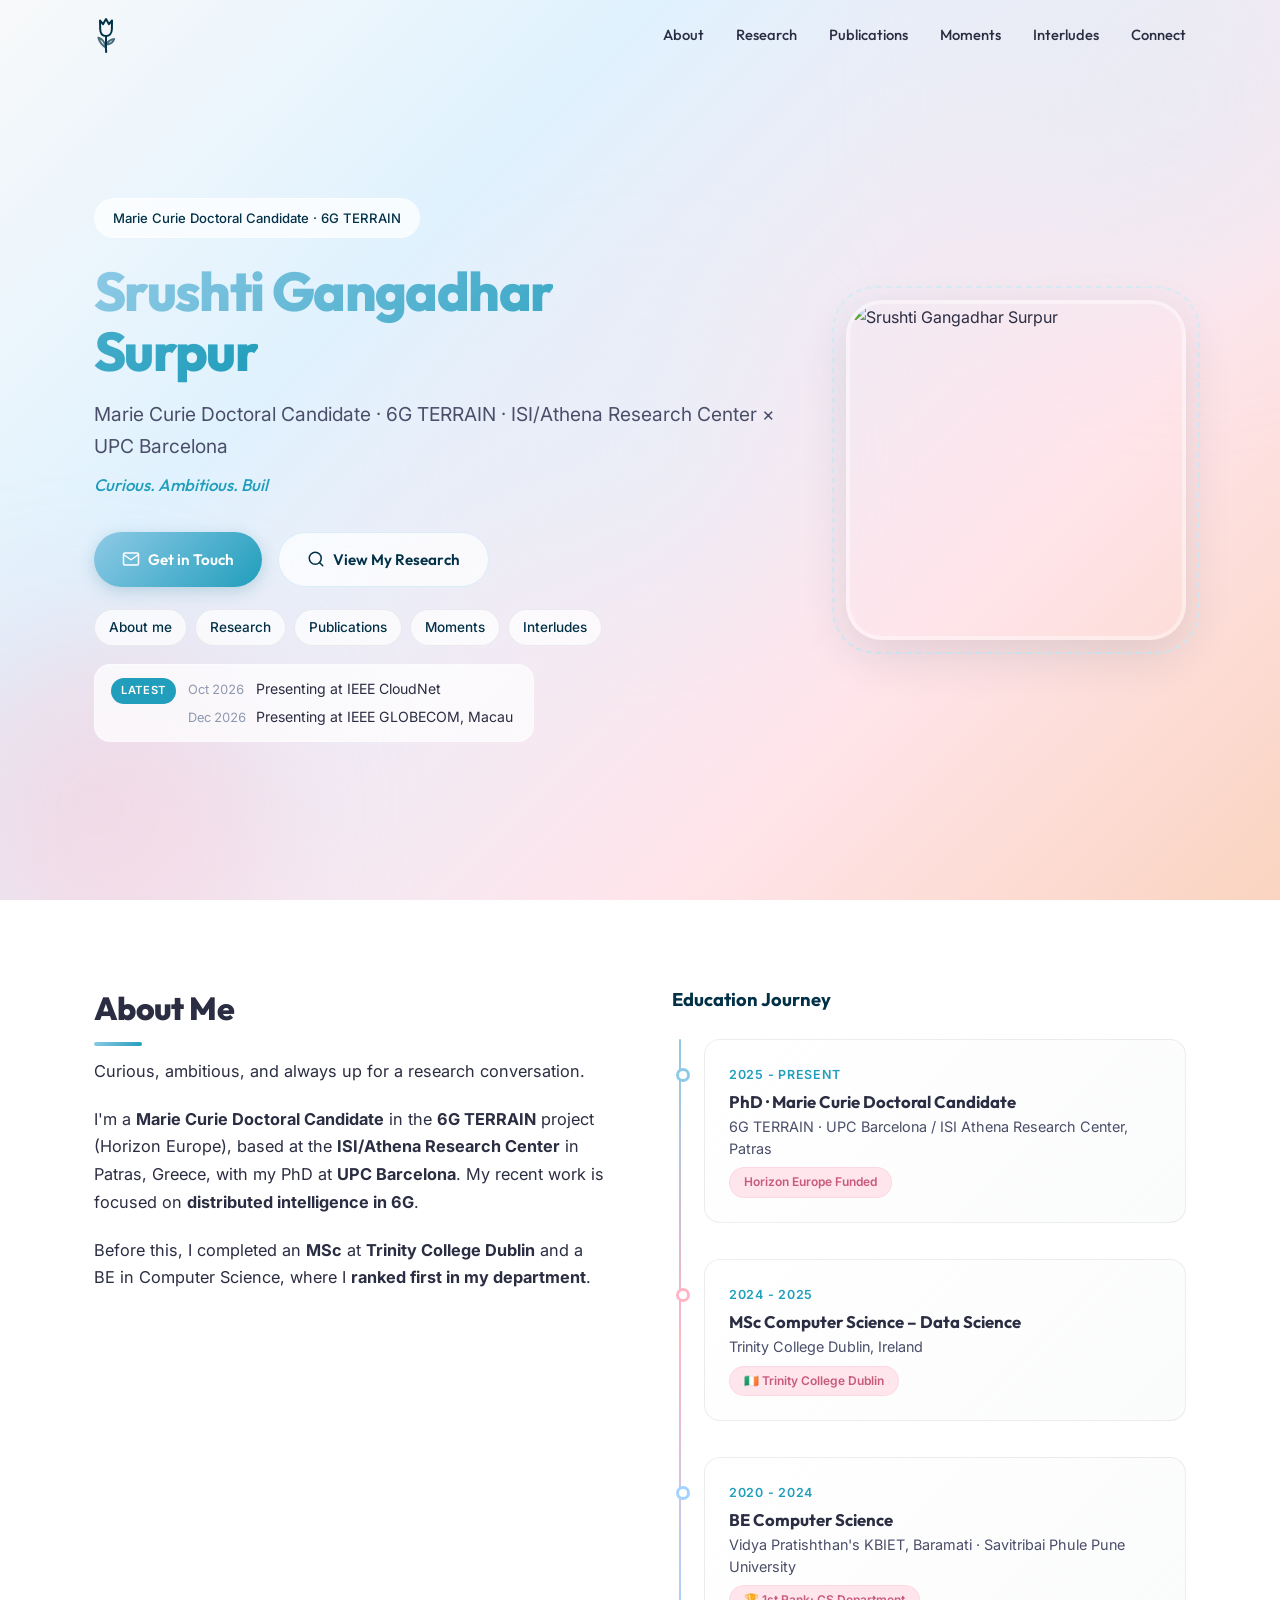
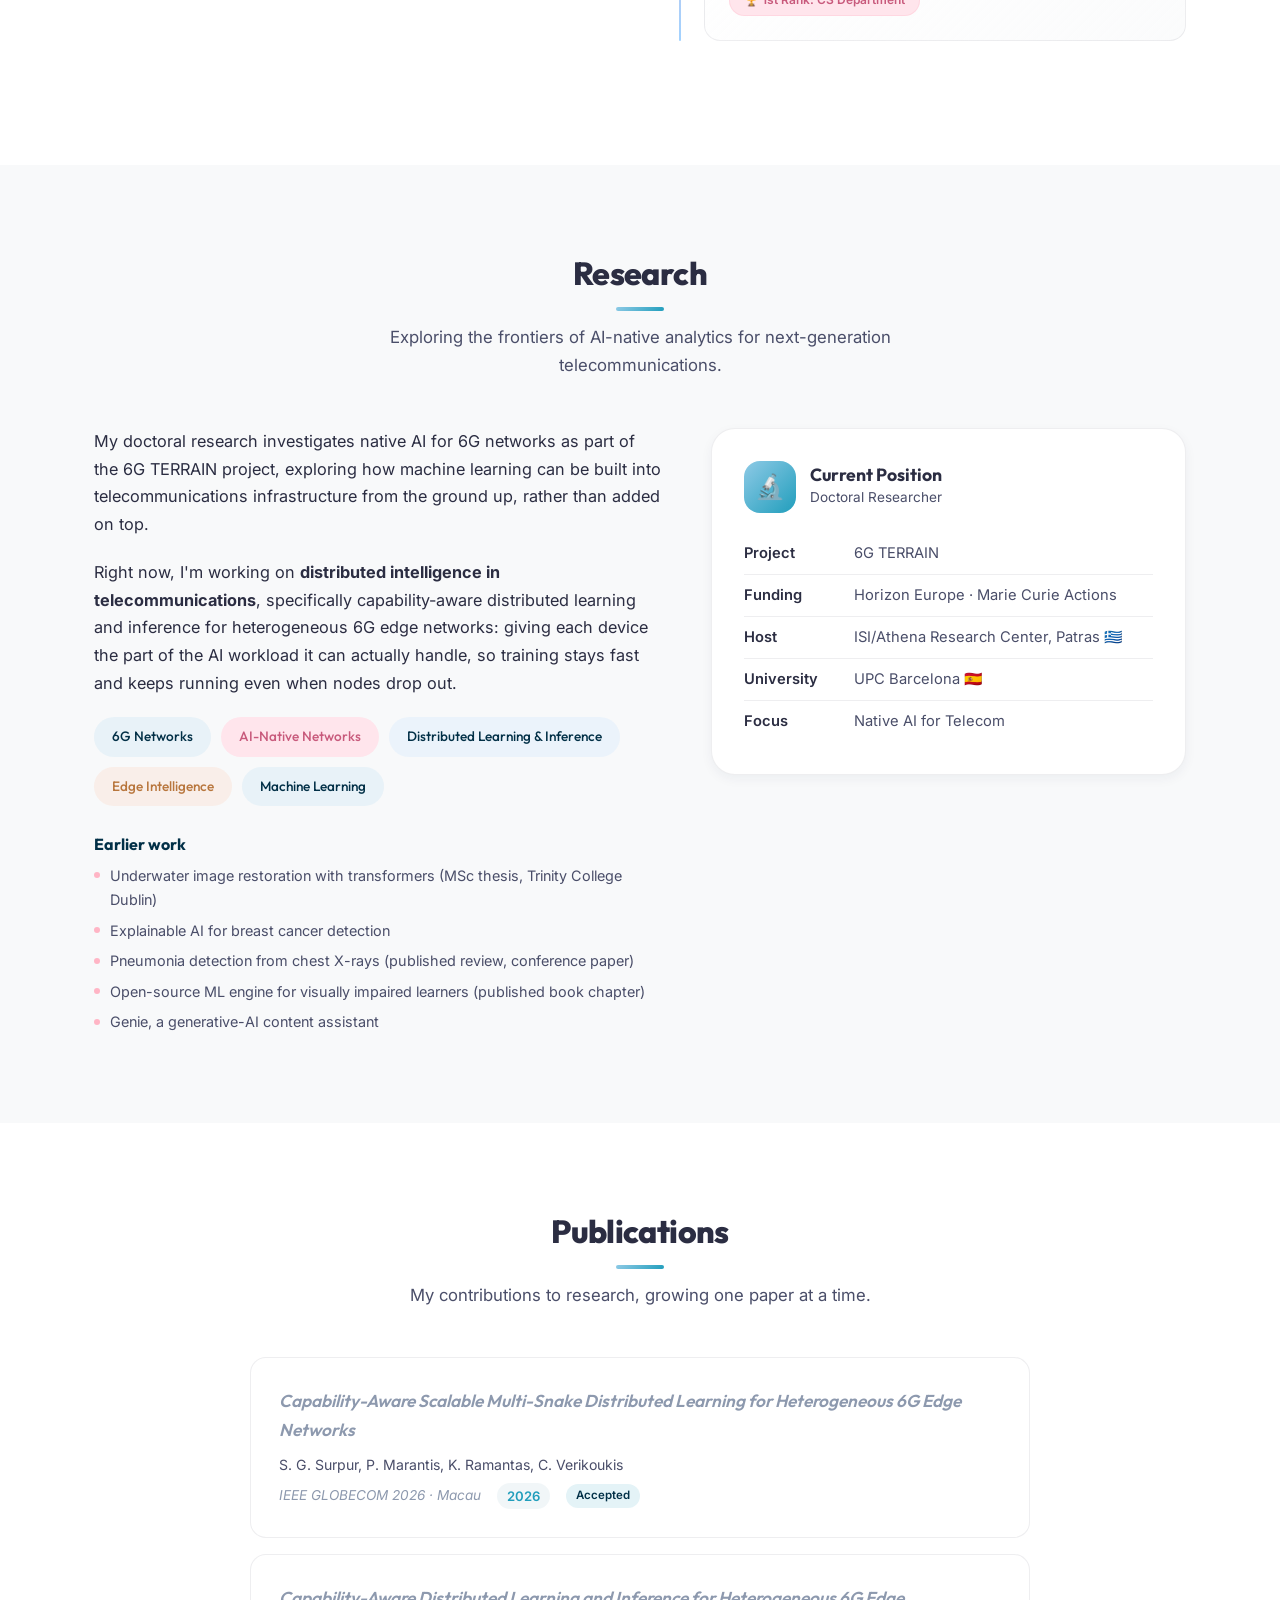
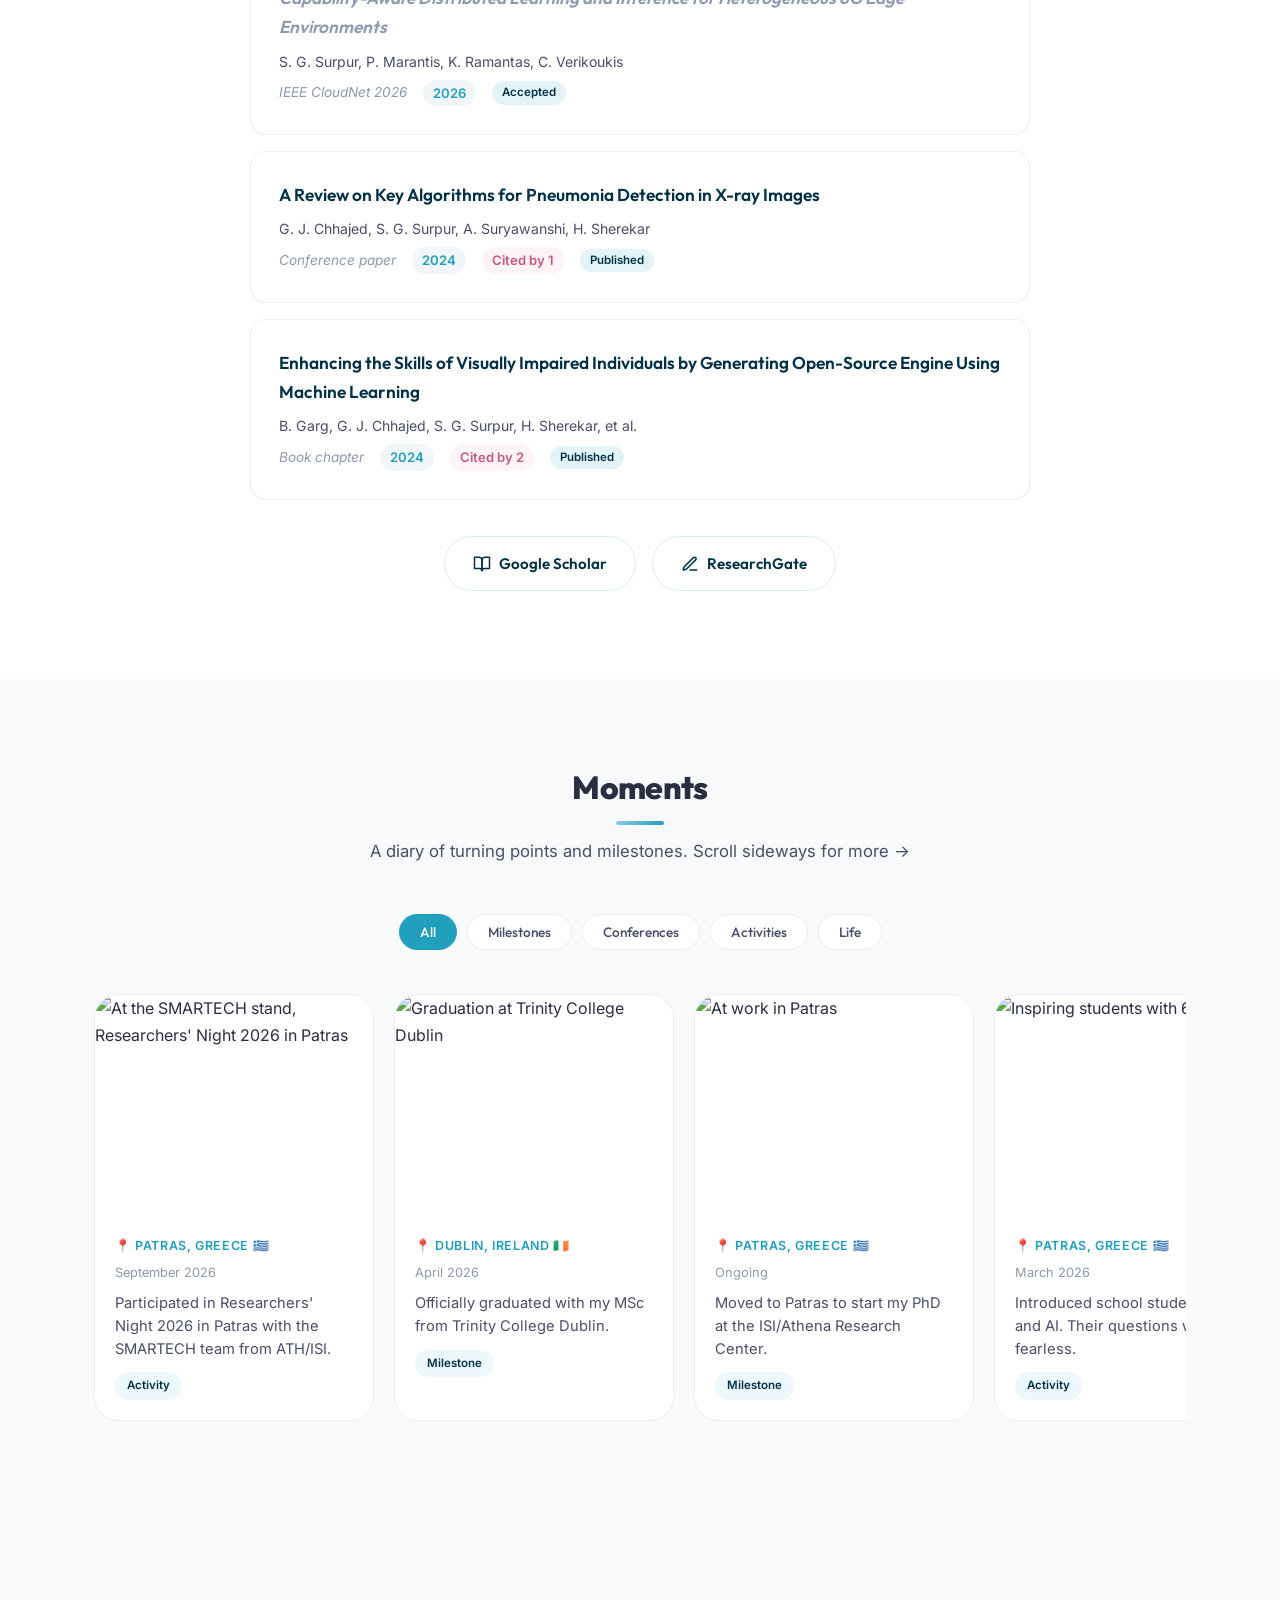
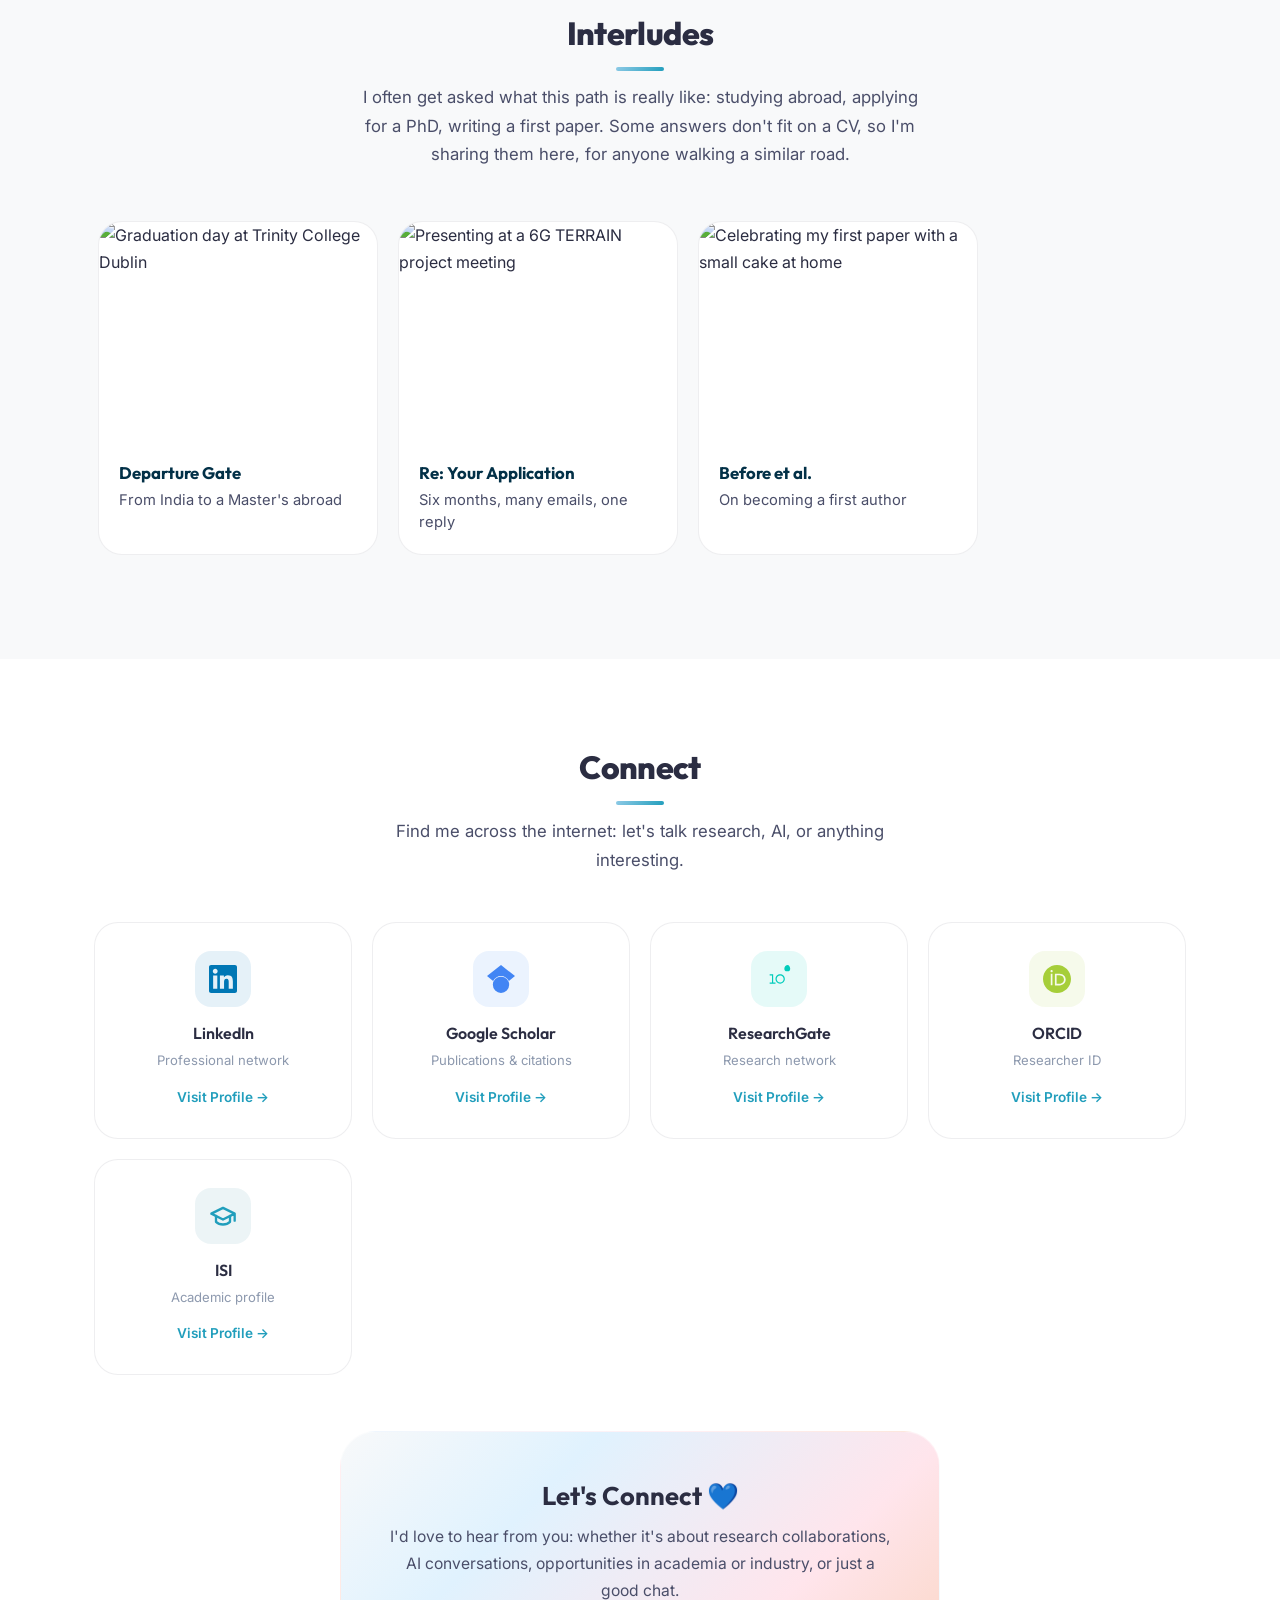
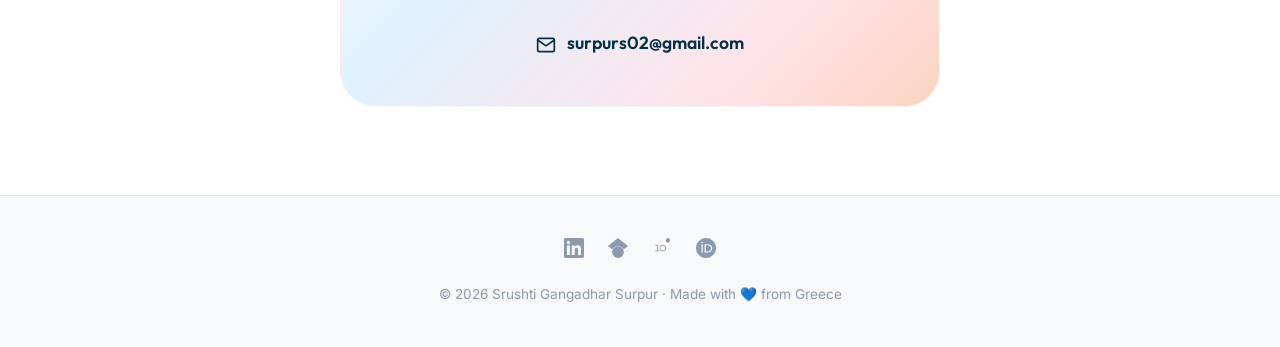
==== commit c7aa12b7: "Polish About and Interludes wording Co-Authored-By: Claude Opus 5.5 <noreply@anthropic.com>" ====
--- a/index.html
+++ b/index.html
@@ -139,8 +139,8 @@
           PhD at <strong>UPC Barcelona</strong>. My recent work is focused on <strong>distributed intelligence in 6G</strong>.
         </p>
         <p>
-          Before this: an <strong>MSc</strong> at <strong>Trinity College Dublin</strong> and a
-          BE in Computer Science with <strong>1st Rank</strong> in my department.
+          Before this, I completed an <strong>MSc</strong> at <strong>Trinity College Dublin</strong> and a
+          BE in Computer Science, where I <strong>ranked first in my department</strong>.
         </p>
 
 
@@ -464,7 +464,7 @@
     <div class="container">
       <div class="section-header reveal">
         <h2 class="section-title">Interludes</h2>
-        <p class="section-subtitle">I often get asked what this path is really like: studying abroad, applying for a PhD, writing a first paper. The honest answers were never on my CV, so I'm sharing them here, for anyone walking a similar road.</p>
+        <p class="section-subtitle">I often get asked what this path is really like: studying abroad, applying for a PhD, writing a first paper. Some answers don't fit on a CV, so I'm sharing them here, for anyone walking a similar road.</p>
       </div>
 
       <div class="moments-grid moments-row" tabindex="0" aria-label="Interludes, scroll sideways">
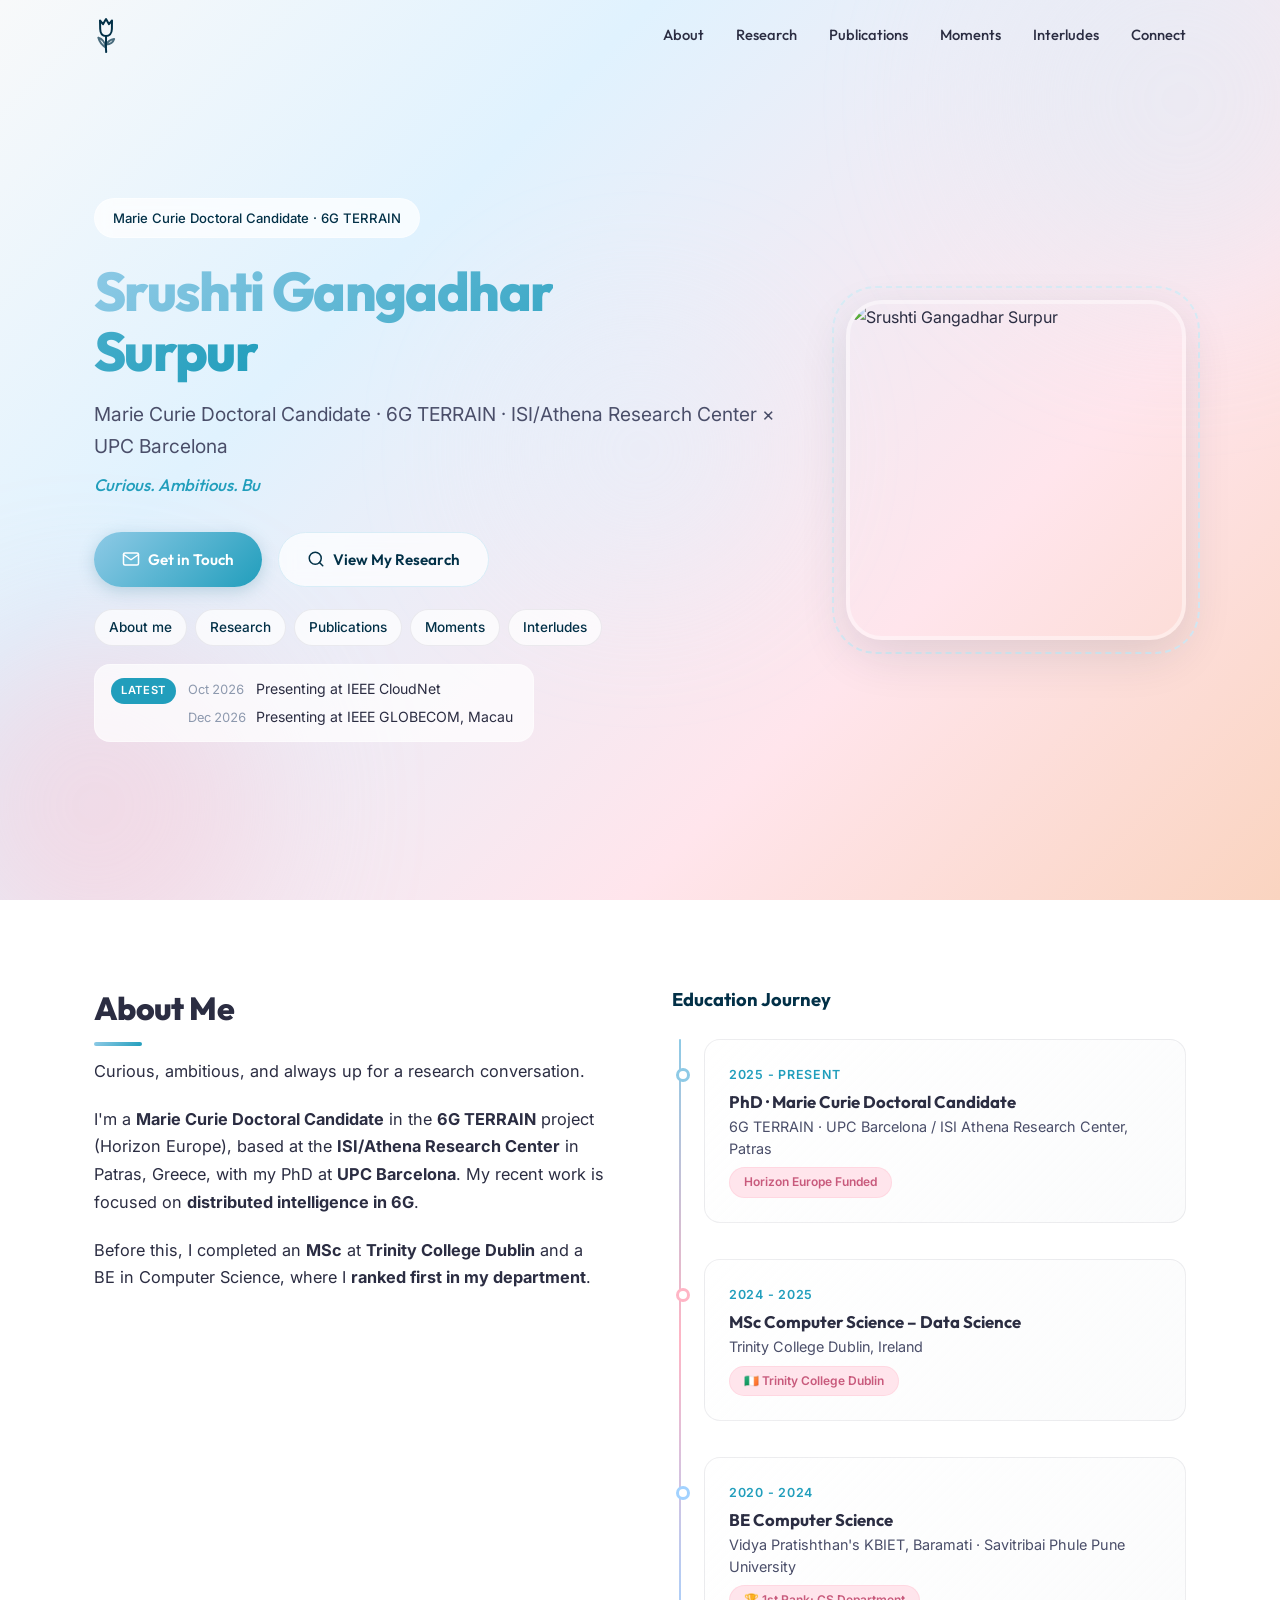
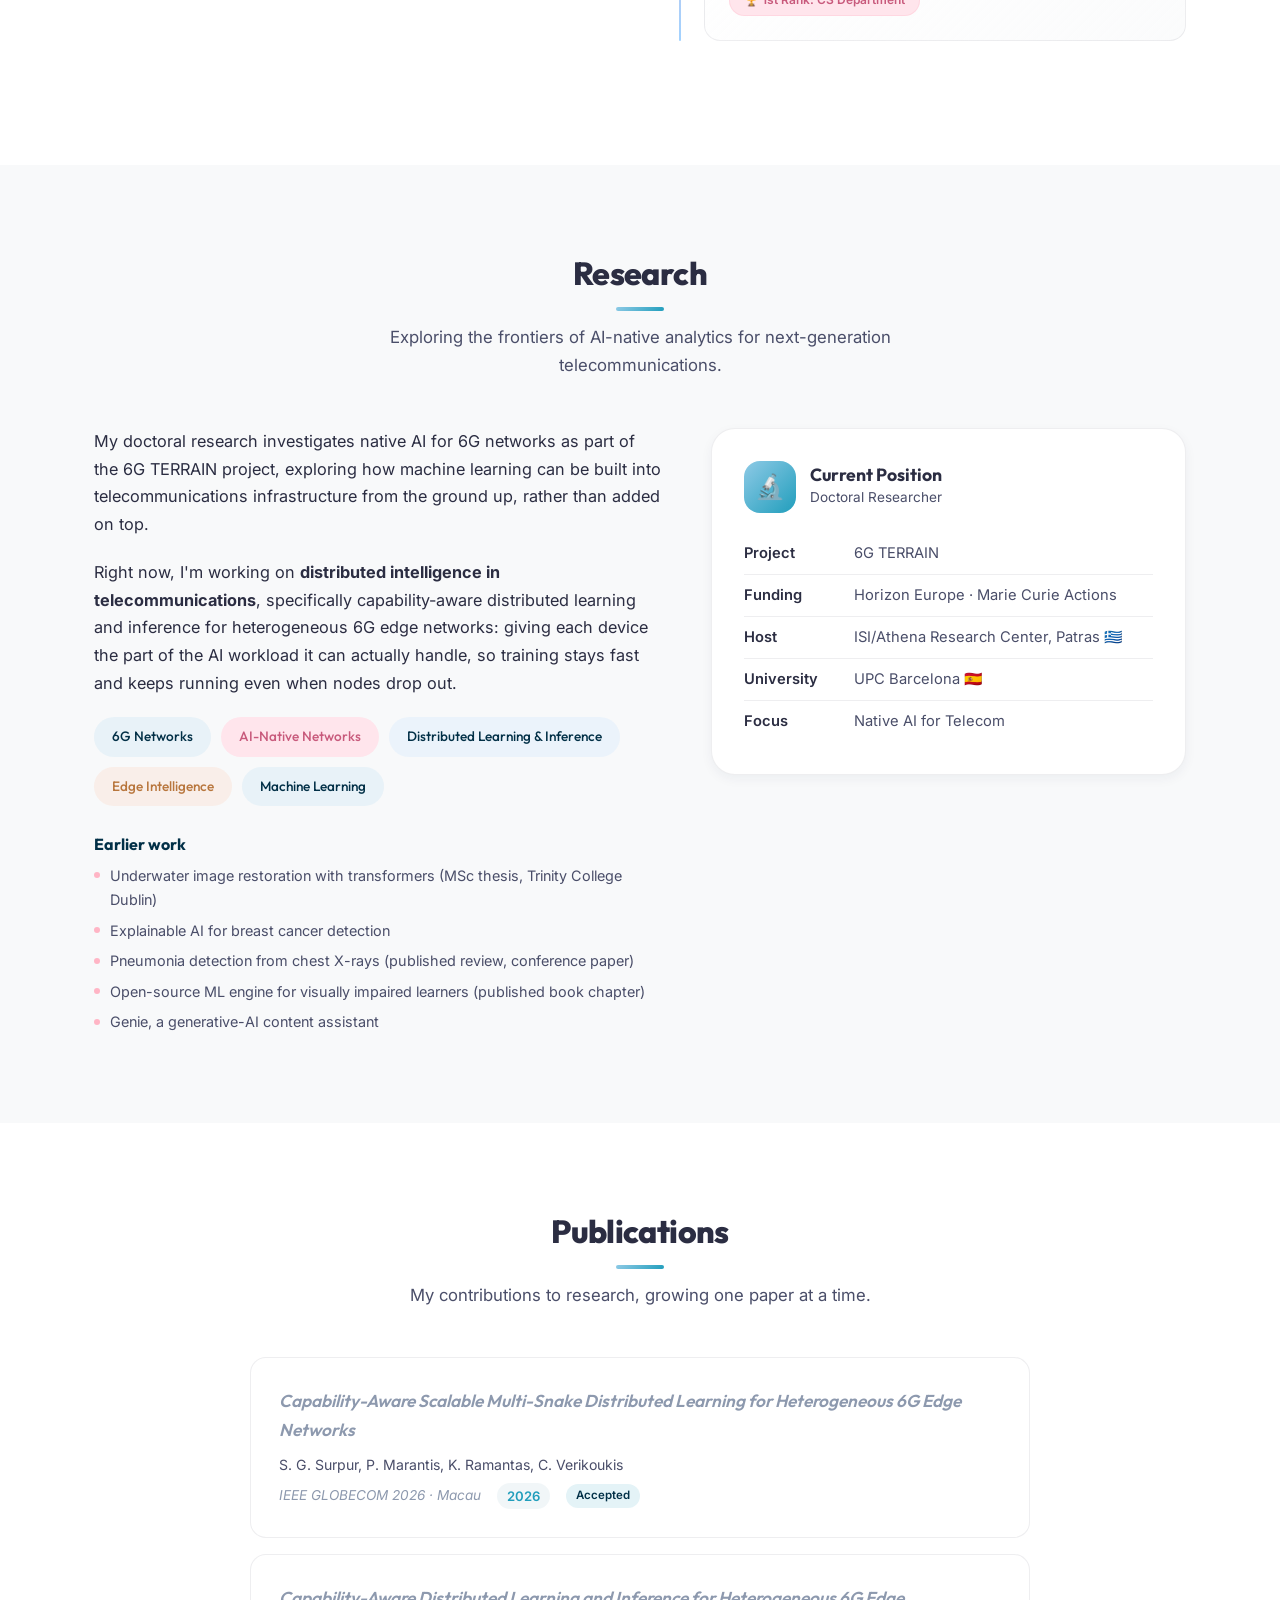
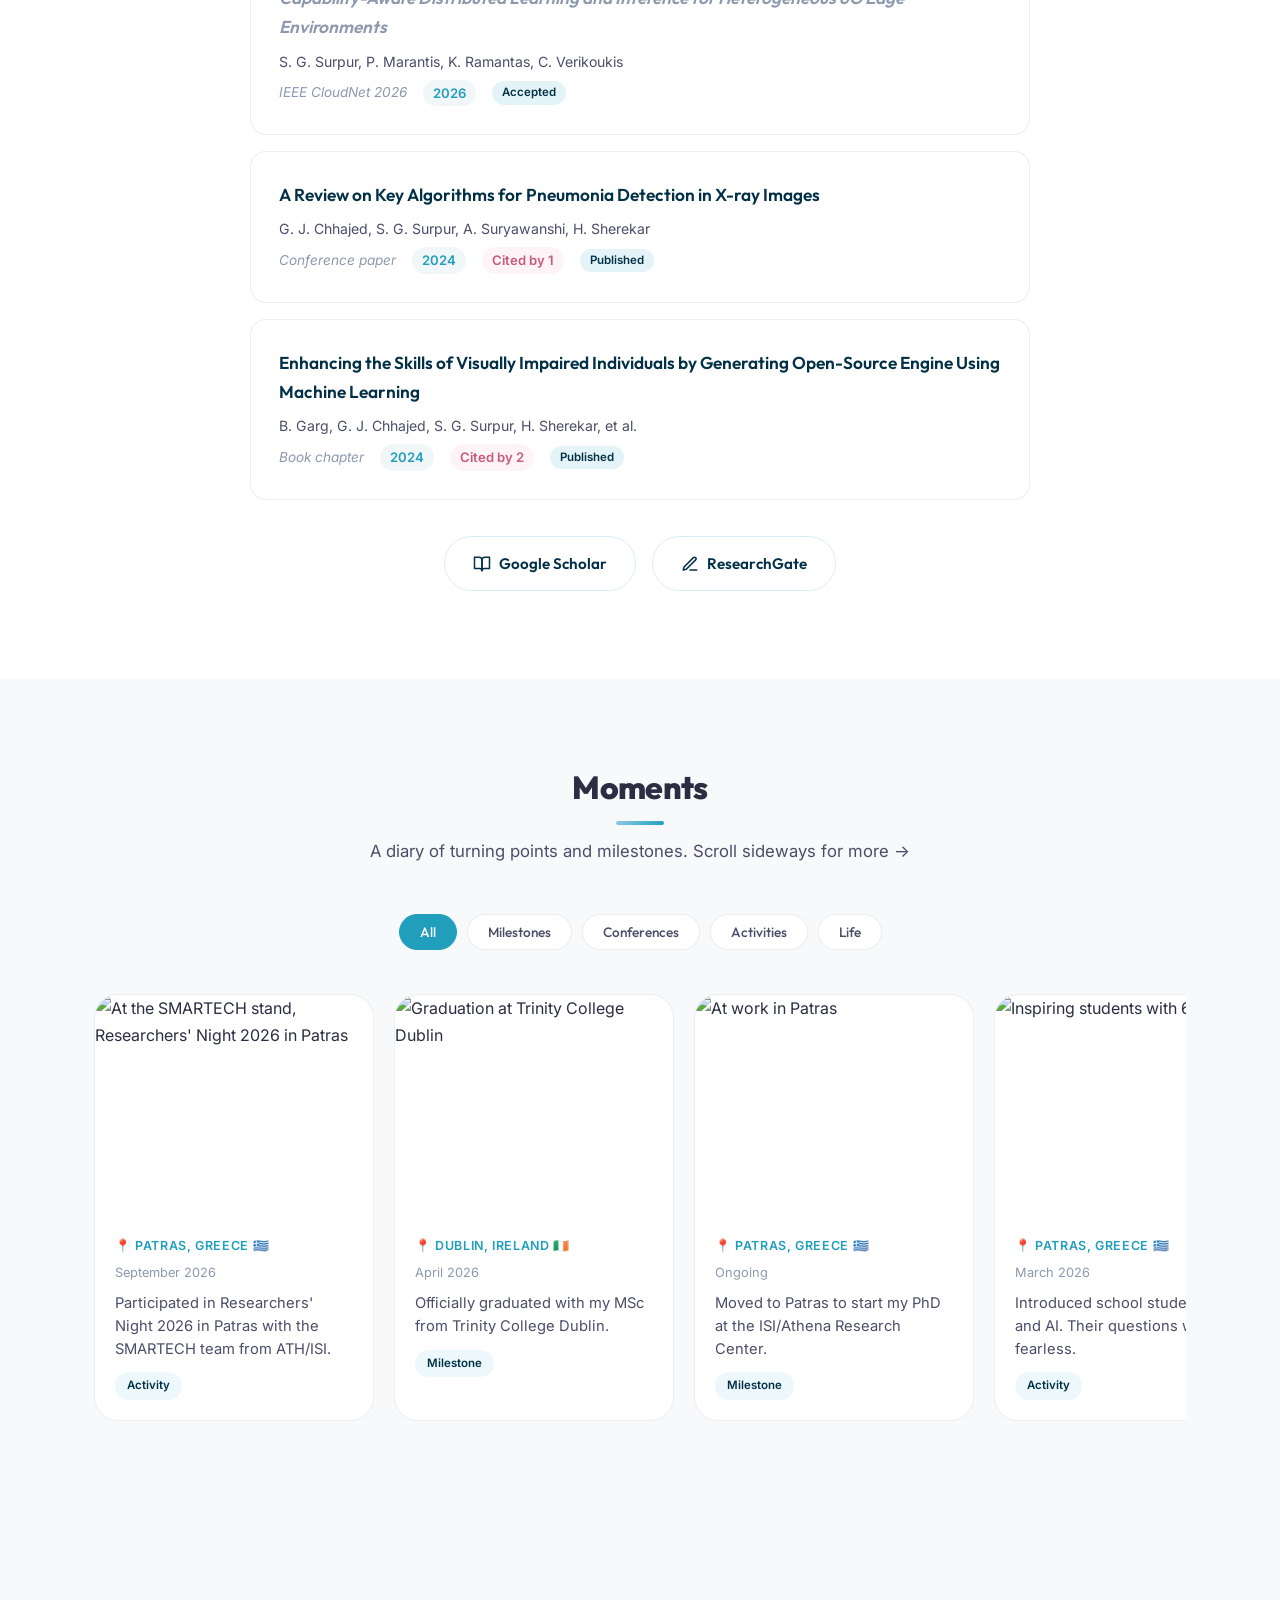
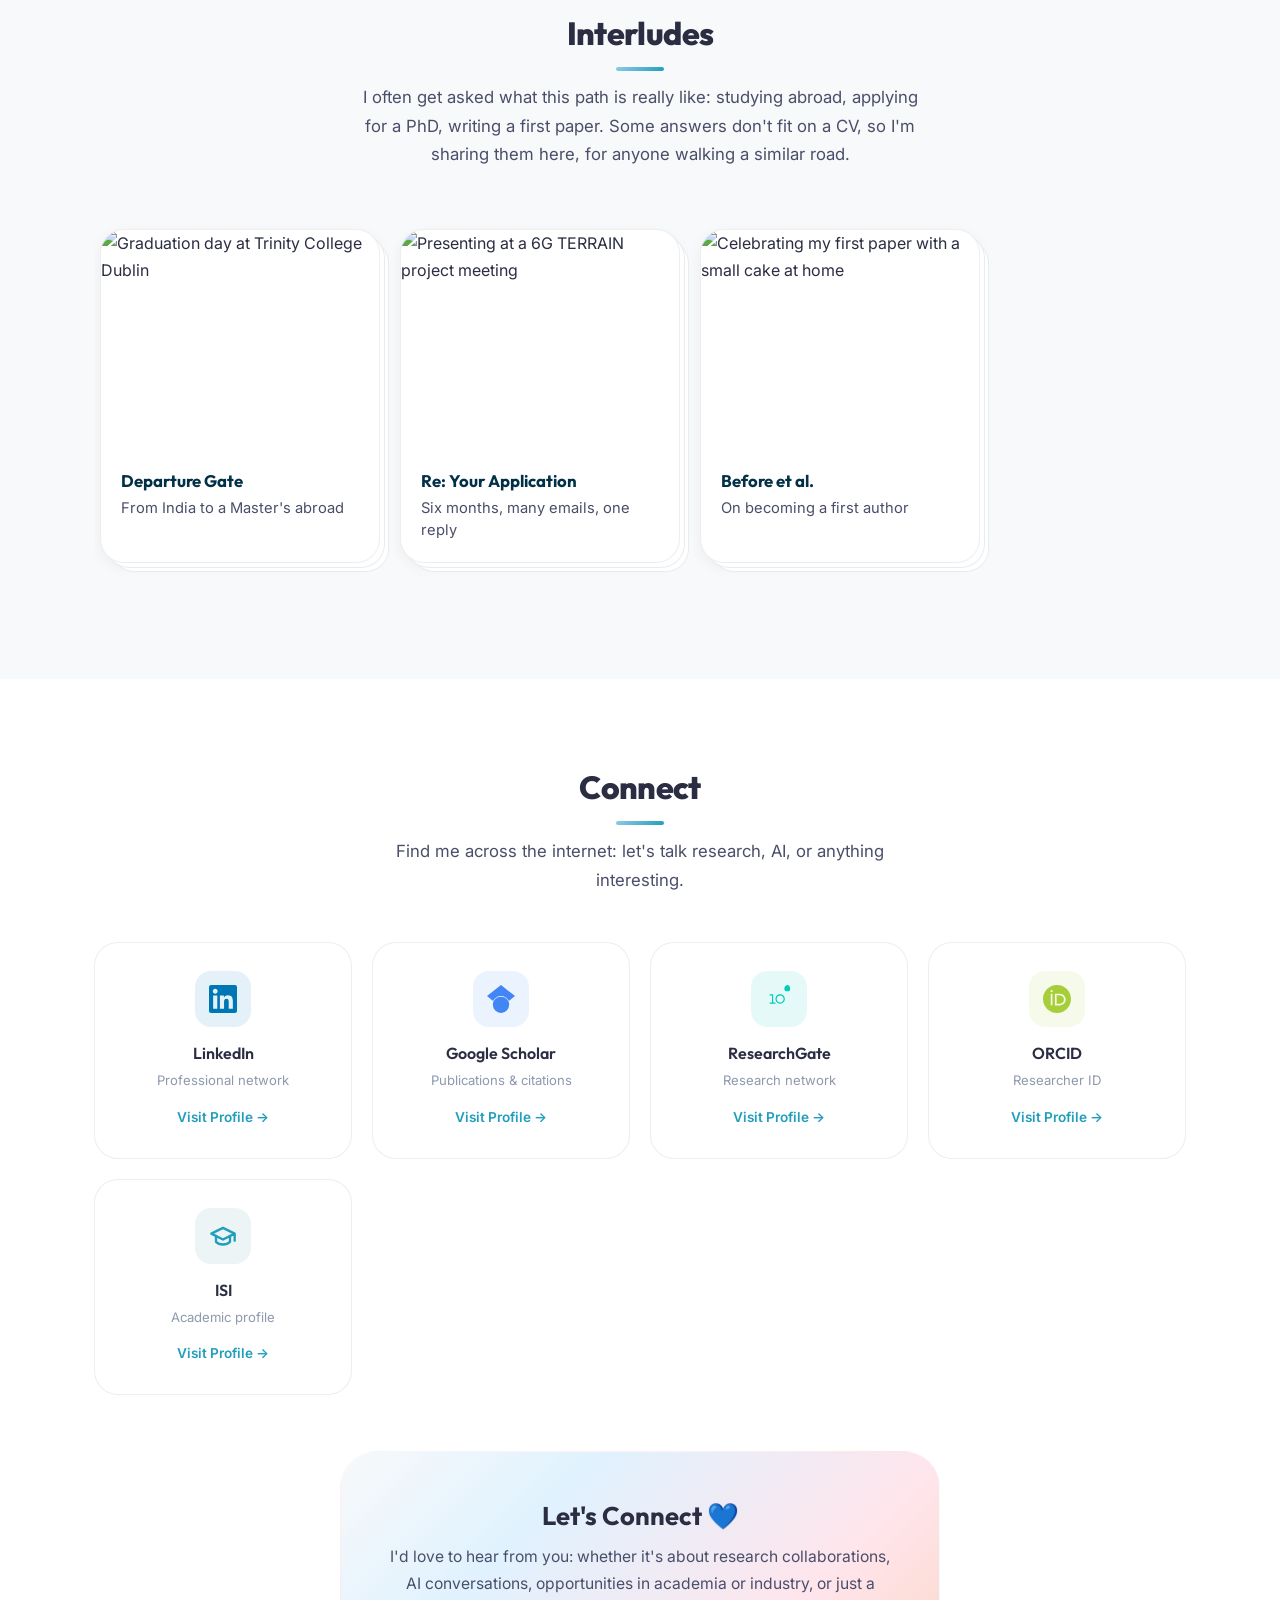
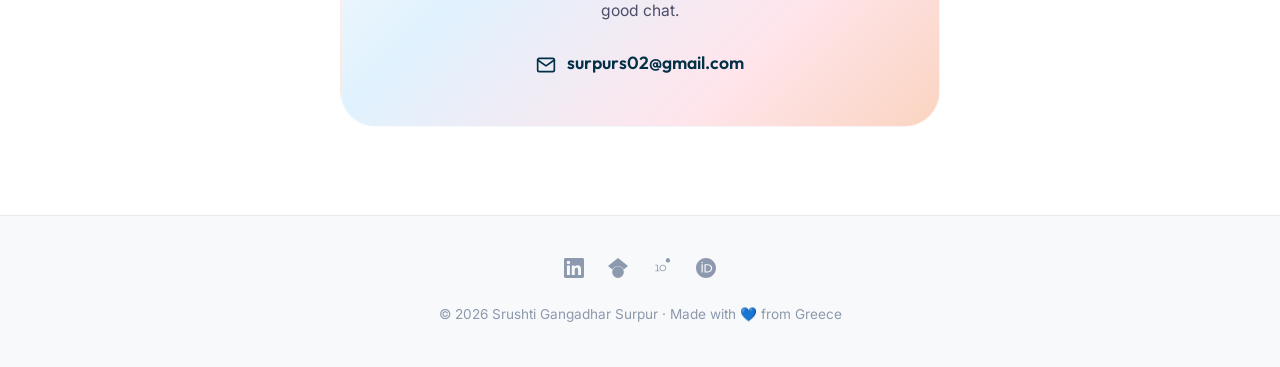
==== commit 6855a3ac: "Add stacked page effect to Interludes cards Co-Authored-By: Claude Opus 5.5 <noreply@anthropic.com>" ====
--- a/index.html
+++ b/index.html
@@ -21,7 +21,7 @@
     href="data:image/svg+xml,<svg xmlns='http://www.w3.org/2000/svg' viewBox='0 0 100 100'><text y='.9em' font-size='90'>🌊</text></svg>">
 
   <!-- Styles -->
-  <link rel="stylesheet" href="css/style.css?v=8">
+  <link rel="stylesheet" href="css/style.css?v=9">
 </head>
 
 <body>
--- a/css/style.css
+++ b/css/style.css
@@ -1514,6 +1514,53 @@
   background: var(--cloud-alt);
 }
 
+/* Stacked-page look: two sheets drawn as layered box-shadows (the card's
+   overflow:hidden would clip pseudo-elements). Each sheet is a white fill
+   inset by 1px over a --cloud-alt edge, so it reads as a thin paper outline. */
+.interludes {
+  --sheet-rest:
+    5px 5px 0 -1px var(--white), 5px 5px 0 0 var(--cloud-alt),
+    10px 10px 0 -2px var(--white), 10px 10px 0 -1px var(--cloud-alt),
+    0 4px 14px rgba(2, 48, 71, 0.05);
+  /* Lifted: the card rises 4px and the sheets shift 4px further down, so they
+     stay put on the page and more of each one shows */
+  --sheet-lift:
+    7px 9px 0 -1px var(--white), 7px 9px 0 0 var(--cloud-alt),
+    13px 16px 0 -2px var(--white), 13px 16px 0 -1px var(--cloud-alt),
+    0 14px 30px rgba(2, 48, 71, 0.10);
+}
+
+/* Room inside the scrolling row so the sheets, lift and focus ring aren't clipped */
+.interludes .moments-grid.moments-row {
+  padding: 12px 20px 28px 6px;
+}
+
+.interludes .moment-card {
+  box-shadow: var(--sheet-rest);
+}
+
+/* Moments' shared hover (lift, big shadow, photo zoom) is replaced here */
+.interludes .moment-card:hover {
+  transform: none;
+  box-shadow: var(--sheet-rest);
+}
+
+.interludes .moment-card:hover .moment-card-img {
+  transform: none;
+}
+
+@media (hover: hover) and (pointer: fine) {
+  .interludes .moment-card:hover {
+    transform: translate(-2px, -4px);
+    box-shadow: var(--sheet-lift);
+  }
+}
+
+.interludes .moment-card:focus-visible {
+  outline: 2px solid var(--ocean);
+  outline-offset: 4px;
+}
+
 /* =========================================
    Interlude story pages
    ========================================= */
